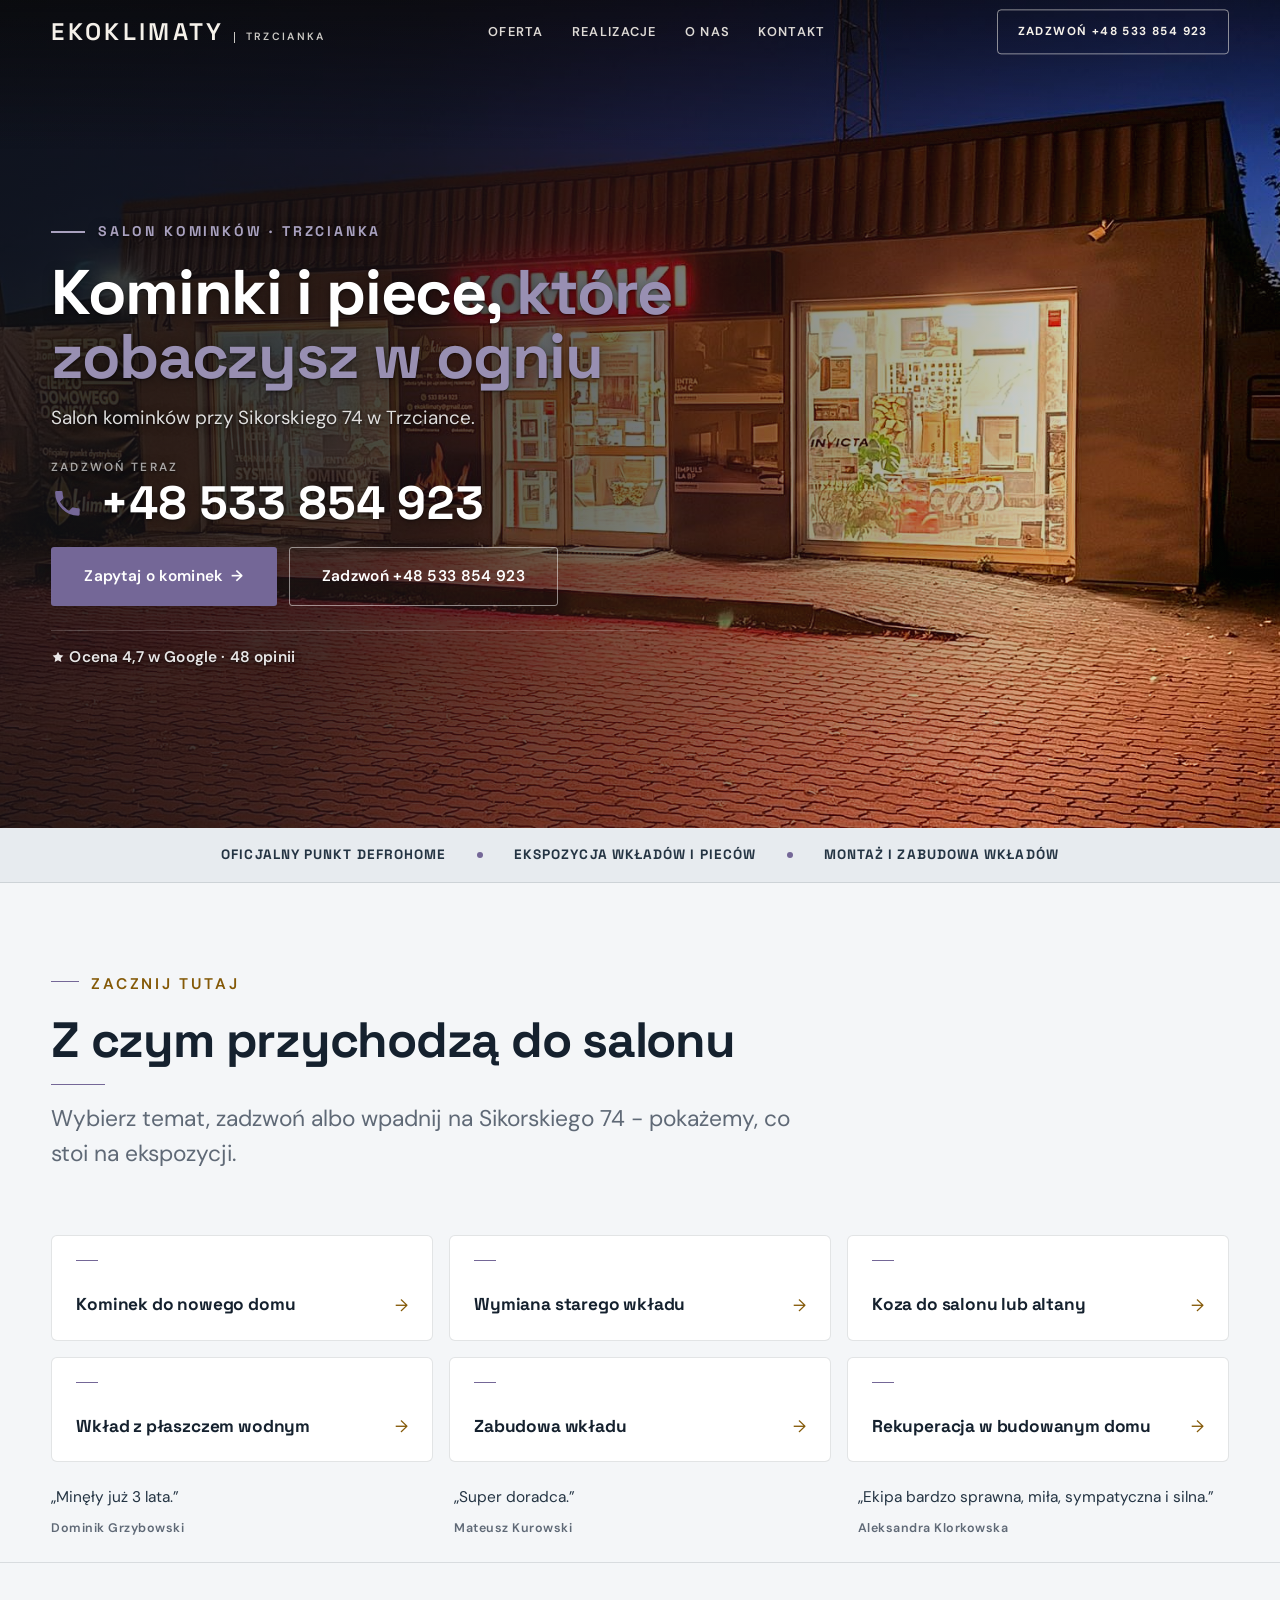
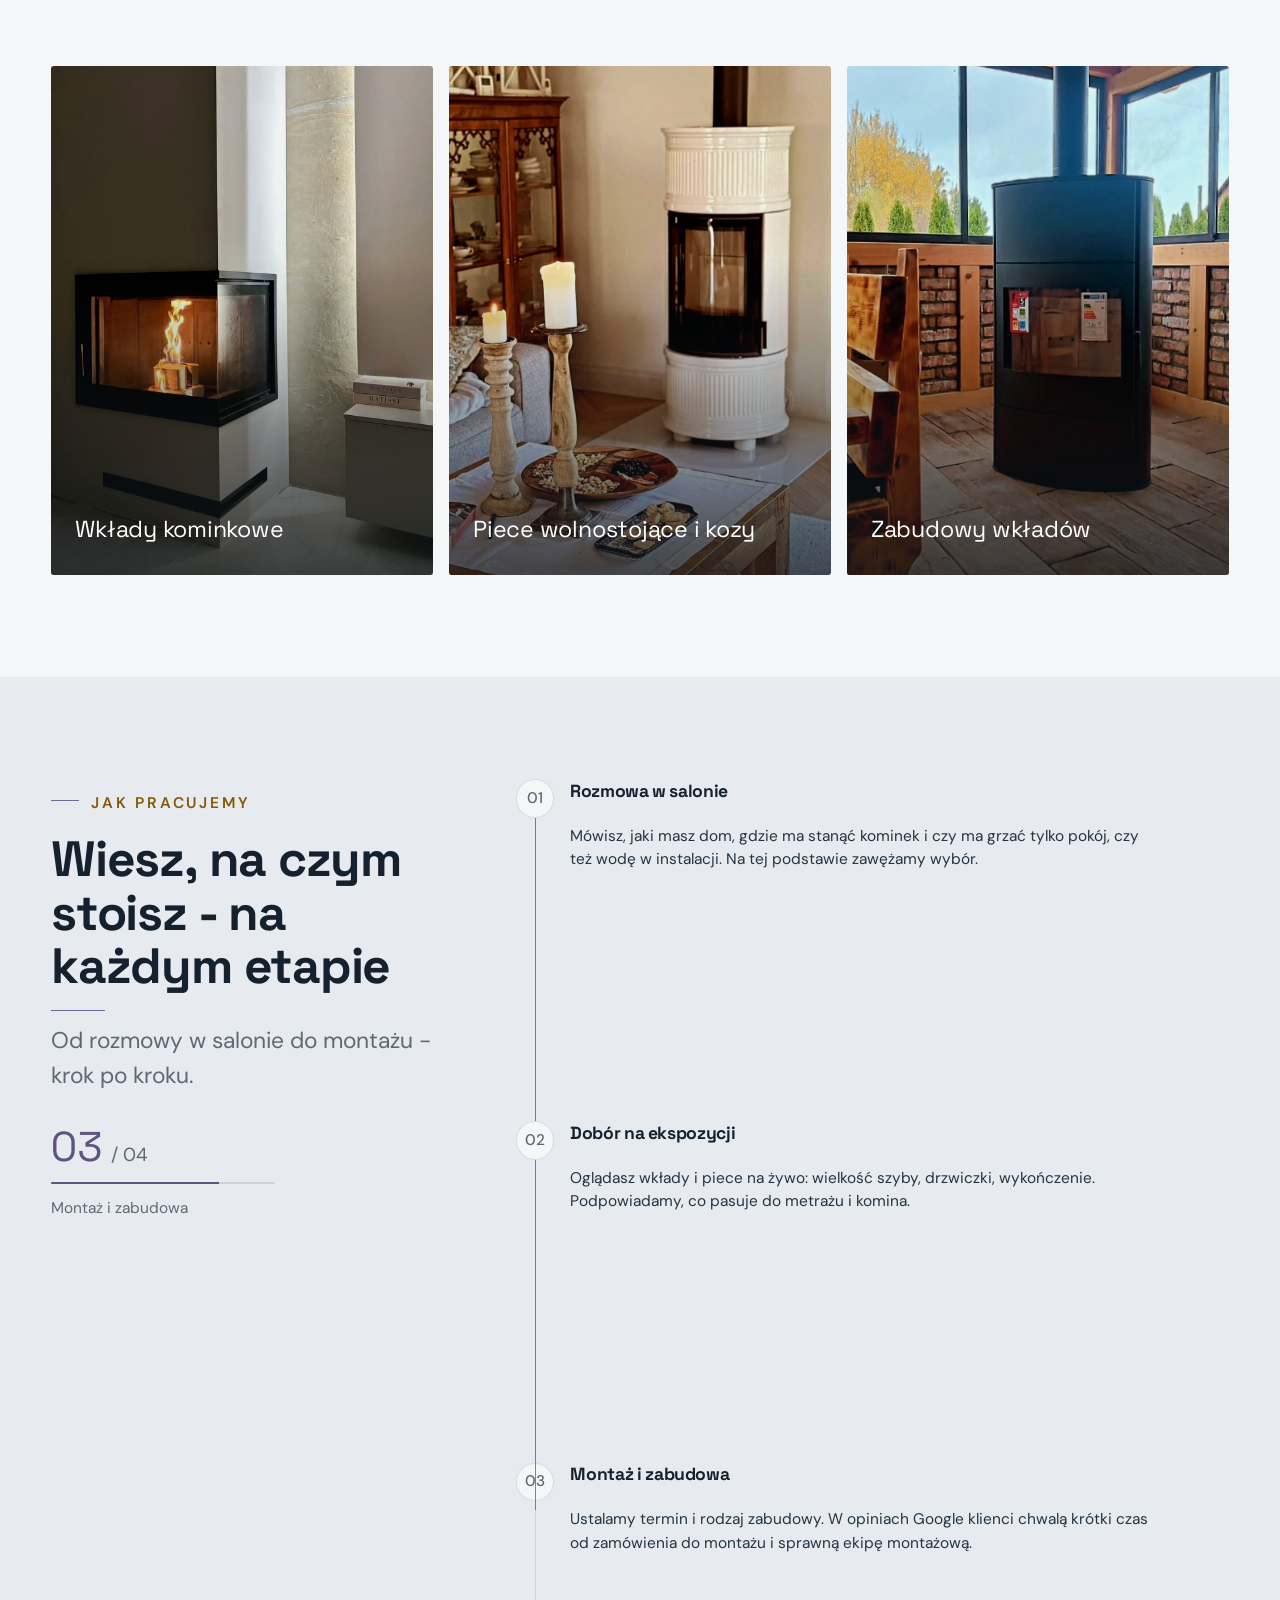
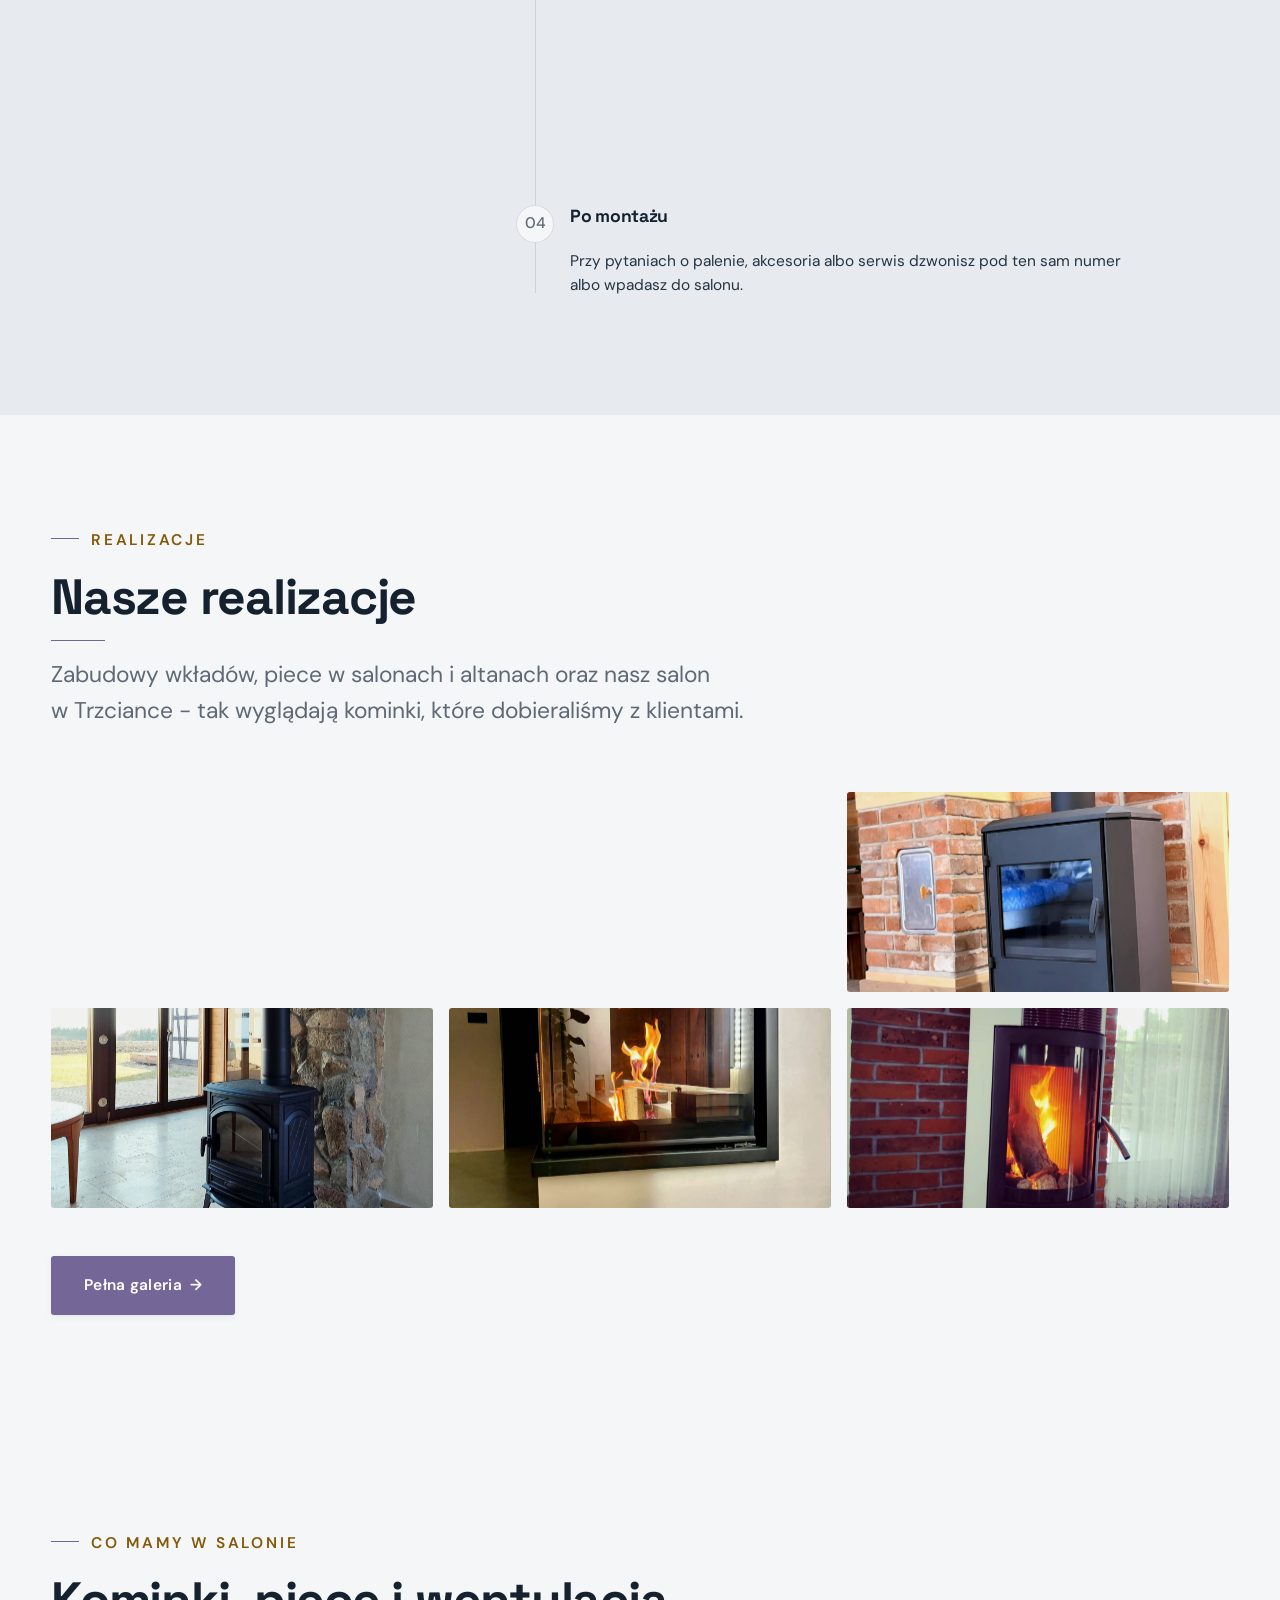
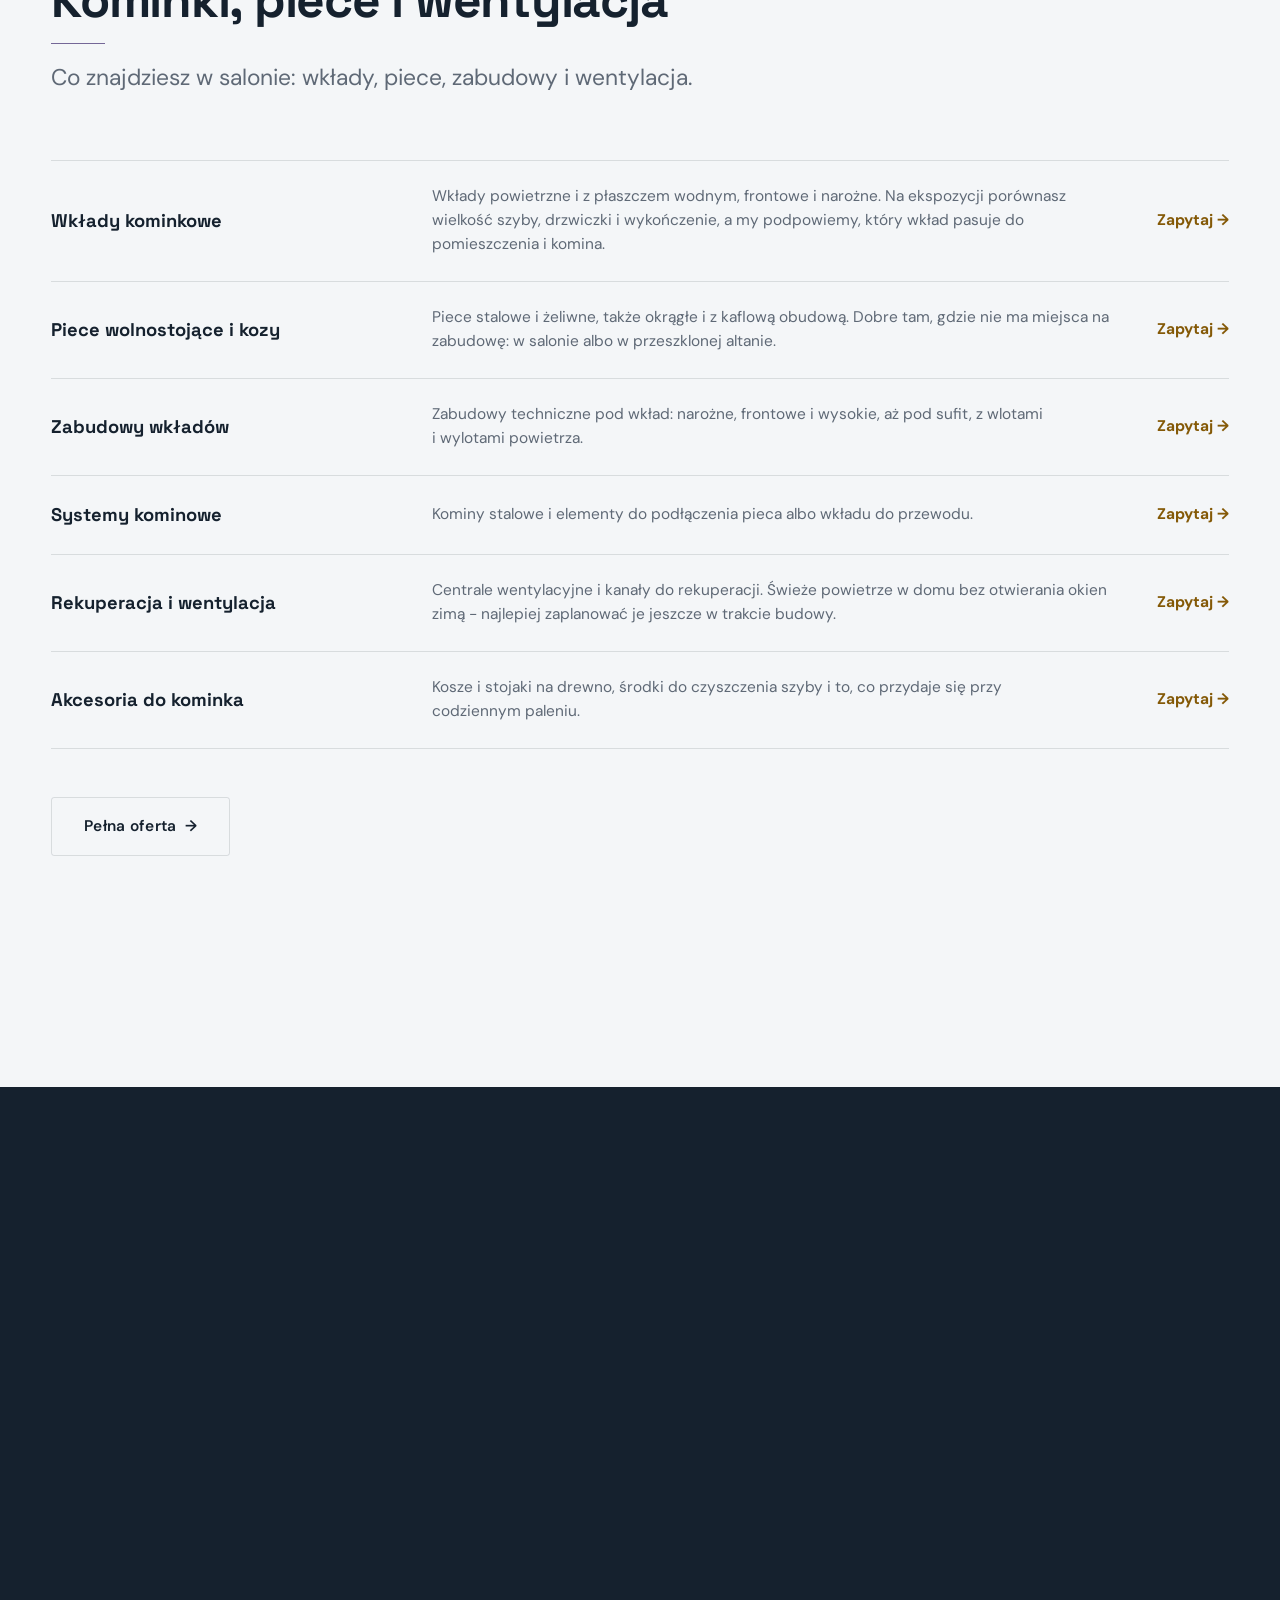
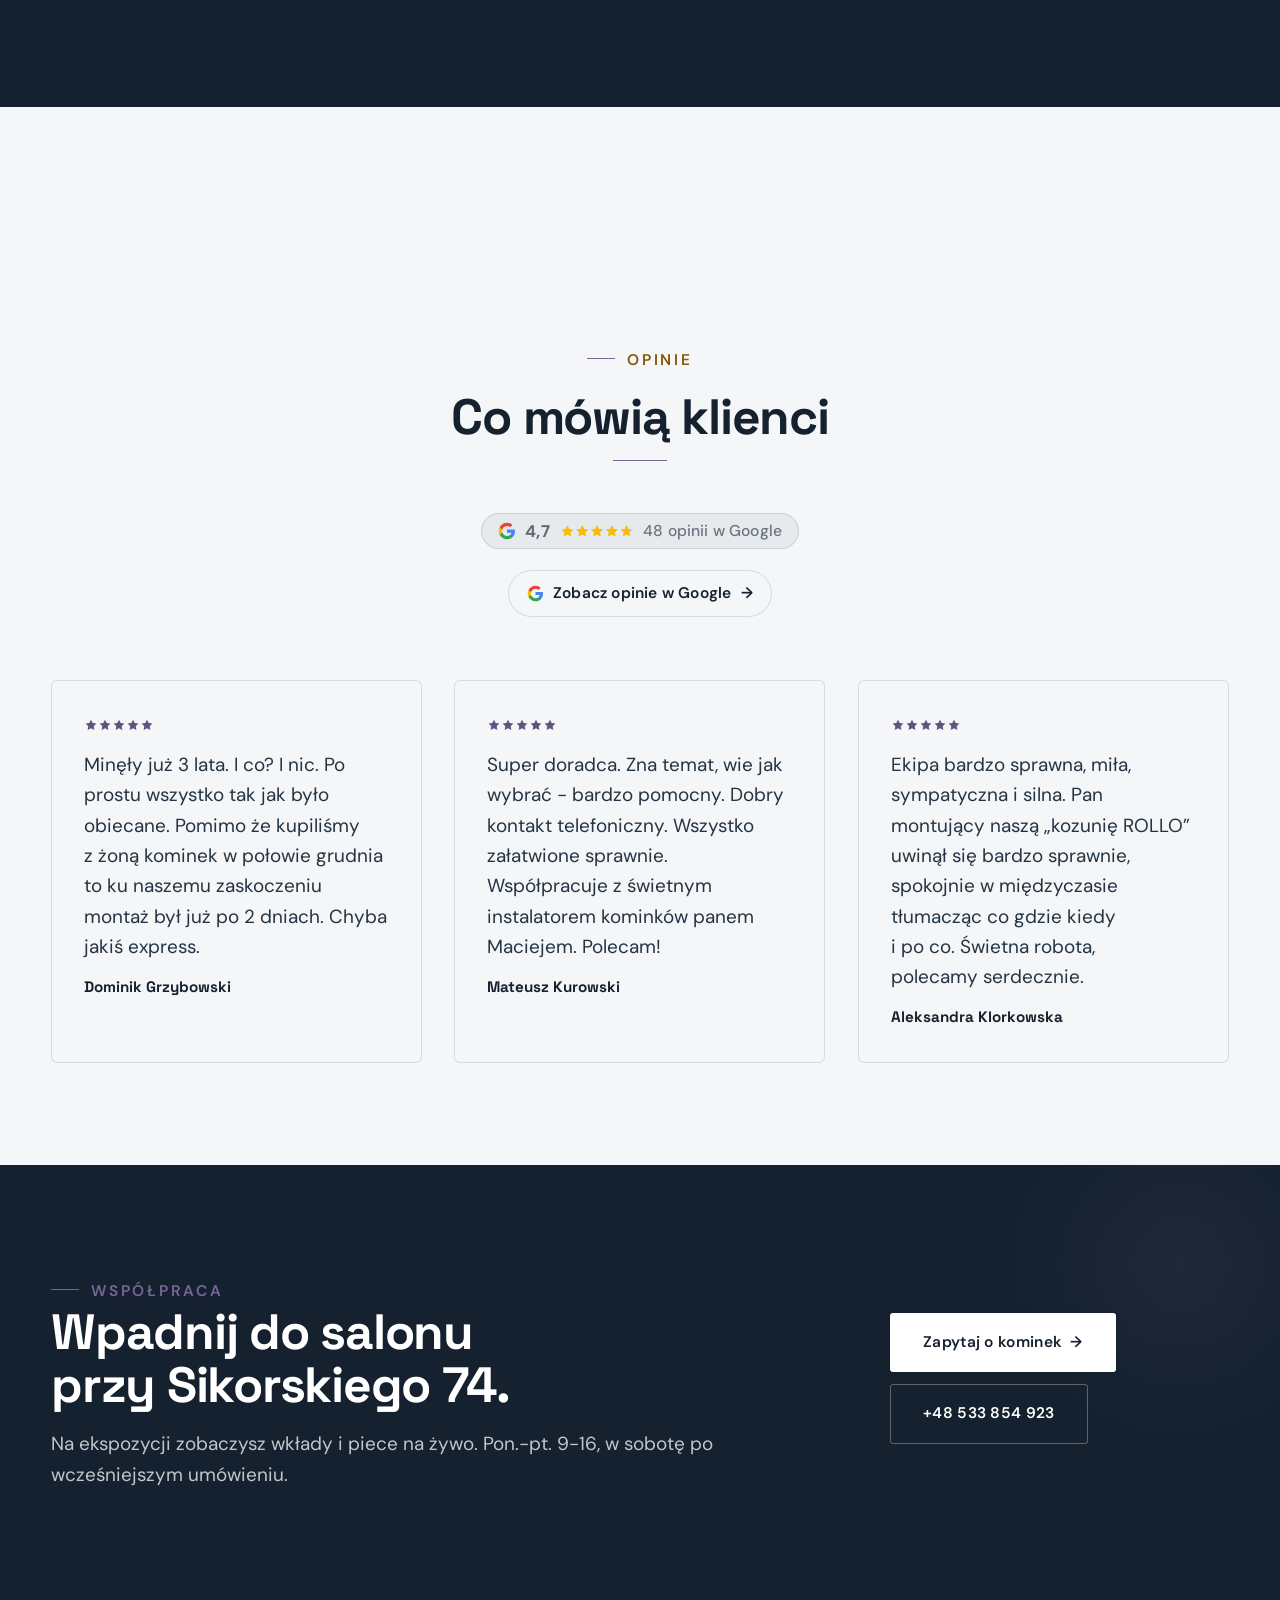
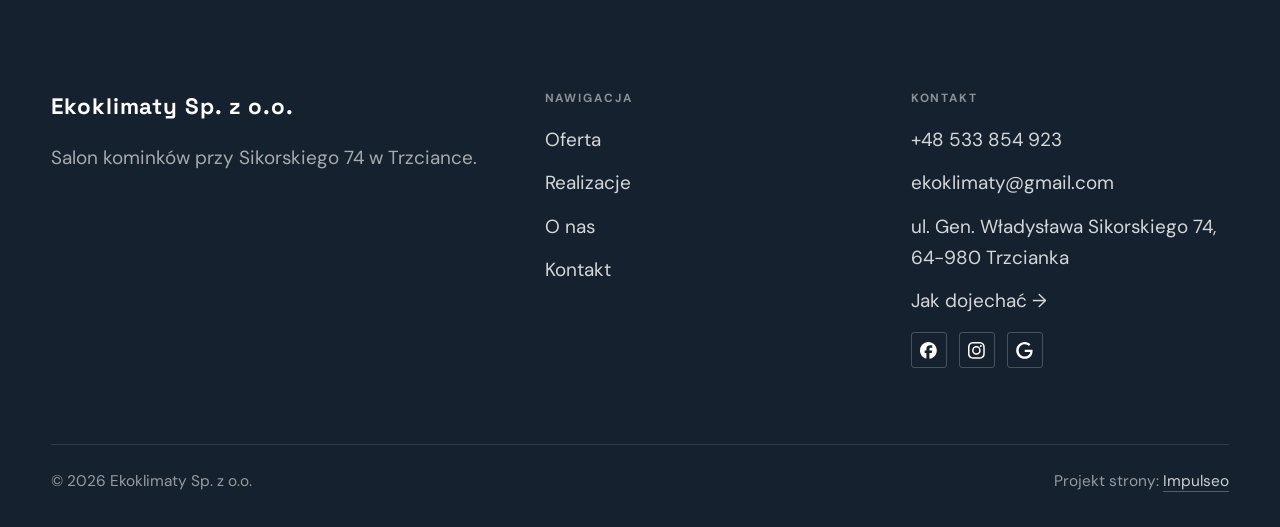
==== index.html @ 9bb4f682 "Strona demo: ekoklimaty-spolka-z-o-o Co-Authored-By: Claude Opus 5.5 <noreply@anthropic.com>" ====
<!DOCTYPE html>
<html lang="pl">
<head>
<meta charset="UTF-8">
<meta name="viewport" content="width=device-width, initial-scale=1.0">
<title>Ekoklimaty - Kominki, piece i rekuperacja · Trzcianka</title>
<meta name="description" content="Ekoklimaty - salon kominków w Trzciance przy ul. Sikorskiego 74. Wkłady kominkowe powietrzne i z płaszczem wodnym, piece wolnostojące, zabudowy wkładów, systemy kominowe i rekuperacja. Oficjalny punkt dystrybucji DefroHome. Zadzwoń: 533 854 923.">
<link rel="canonical" href="https://kris20032.github.io/ekoklimaty-spolka-z-o-o/">
<meta name="robots" content="noindex, nofollow">
<meta property="og:type" content="website">
<meta property="og:locale" content="pl_PL">
<meta property="og:site_name" content="Ekoklimaty">
<meta property="og:title" content="Ekoklimaty - Kominki, piece i rekuperacja · Trzcianka">
<meta property="og:description" content="Ekoklimaty - salon kominków w Trzciance przy ul. Sikorskiego 74. Wkłady kominkowe powietrzne i z płaszczem wodnym, piece wolnostojące, zabudowy wkładów, systemy kominowe i rekuperacja. Oficjalny punkt dystrybucji DefroHome. Zadzwoń: 533 854 923.">
<meta property="og:url" content="https://kris20032.github.io/ekoklimaty-spolka-z-o-o/">
<meta property="og:image" content="https://kris20032.github.io/ekoklimaty-spolka-z-o-o/img/og.jpg">
<meta property="og:image:width" content="1200">
<meta property="og:image:height" content="630">
<meta name="twitter:card" content="summary_large_image">
<script type="application/ld+json">{"@context": "https://schema.org", "@type": "LocalBusiness", "name": "Ekoklimaty", "url": "https://kris20032.github.io/ekoklimaty-spolka-z-o-o/", "telephone": "+48533854923", "image": "https://kris20032.github.io/ekoklimaty-spolka-z-o-o/img/og.jpg", "areaServed": "Trzcianka", "sameAs": ["https://www.facebook.com/EkoklimatTrzcianka/", "https://www.instagram.com/ekoklimaty/", "https://maps.google.com/?cid=5109747823661136151&g_mp=Cidnb29nbGUubWFwcy5wbGFjZXMudjEuUGxhY2VzLlNlYXJjaFRleHQQAhgEIAA"]}</script>
<link rel="preconnect" href="https://fonts.googleapis.com">
<link rel="preconnect" href="https://fonts.gstatic.com" crossorigin>
<link href="https://fonts.googleapis.com/css2?family=Space+Grotesk:wght@500;600;700&family=DM+Sans:opsz,wght@9..40,400;9..40,500;9..40,600&display=swap" rel="stylesheet">
<link rel="stylesheet" href="assets/styles.css?v=c5d7768f">
</head>
<body>

<header class="nav">
  <div class="wrap nav-inner">
    <a class="brand" href="index.html"><span class="name">Ekoklimaty</span><span class="sub">Trzcianka</span></a>
    <nav class="nav-links">
      <a href="oferta.html">Oferta</a>
      <a href="realizacje.html">Realizacje</a>
      <a href="o-nas.html">O nas</a>
      <a href="kontakt.html">Kontakt</a>
      <a href="tel:+48533854923" class="btn btn-accent">Zadzwoń +48 533 854 923</a>
    </nav>
    <button class="nav-toggle" aria-label="Menu"><span></span><span></span><span></span></button>
  </div>
</header>

<main>
<section class="hero-fach">
  <img class="hf-photo" src="img/hero.jpg" fetchpriority="high" alt="Ekoklimaty" width="1600" height="960">
  <div class="hf-panel">
    <div class="hf-inner">
      <span class="hf-kicker">Salon kominków · Trzcianka</span>
      <h1 class="hf-title">Kominki i piece, <em>które zobaczysz w ogniu</em></h1>
      <p class="hf-lead">Salon kominków przy Sikorskiego 74 w Trzciance.</p>
      <a class="hf-phone" href="tel:+48533854923"><span class="hf-phone-lab">Zadzwoń teraz</span><span class="hf-phone-num"><svg class="ico-tel" width="16" height="16" viewBox="0 0 24 24" fill="none" aria-hidden="true"><path d="M6.6 10.8a15.5 15.5 0 0 0 6.6 6.6l2.2-2.2a1 1 0 0 1 1-.24 11.4 11.4 0 0 0 3.6.58 1 1 0 0 1 1 1V20a1 1 0 0 1-1 1A17 17 0 0 1 3 4a1 1 0 0 1 1-1h3.5a1 1 0 0 1 1 1c0 1.25.2 2.46.58 3.6a1 1 0 0 1-.25 1l-2.23 2.2Z" fill="currentColor"/></svg> +48 533 854 923</span></a>
      <div class="hf-actions">
        <a href="kontakt.html" class="btn btn-accent">Zapytaj o kominek <span class="arr">→</span></a>
        <a href="tel:+48533854923" class="btn btn-ghost hf-ghost">Zadzwoń +48 533 854 923</a>
      </div>
      <div class="hf-trust"><svg class="ico-star" width="14" height="14" viewBox="0 0 24 24" style="vertical-align:-2px" aria-hidden="true"><path d="M12 2.8l2.85 5.8 6.4.93-4.63 4.5 1.1 6.37L12 17.4l-5.72 3 1.1-6.37-4.63-4.5 6.4-.93L12 2.8Z" fill="currentColor"/></svg> Ocena 4,7 w Google · 48 opinii</div>
    </div>
  </div>
</section>
<section class="fach-promise">
  <div class="wrap">
    <ul class="fp-row reveal"><li>Oficjalny punkt DefroHome</li><li>Ekspozycja wkładów i pieców</li><li>Montaż i zabudowa wkładów</li></ul>
  </div>
</section>
<section class="objawy">
  <div class="wrap">
    <div class="head reveal">
      <span class="eyebrow">Zacznij tutaj</span>
      <h2>Z czym przychodzą do salonu</h2>
      <p>Wybierz temat, zadzwoń albo wpadnij na Sikorskiego 74 - pokażemy, co stoi na ekspozycji.</p>
    </div>
    <div class="obj-grid">
      <a class="obj-tile reveal" href="kontakt.html"><span class="ot-row"><span class="ot-name">Kominek do nowego domu</span><span class="ot-arr" aria-hidden="true">→</span></span></a>
      <a class="obj-tile reveal" href="kontakt.html"><span class="ot-row"><span class="ot-name">Wymiana starego wkładu</span><span class="ot-arr" aria-hidden="true">→</span></span></a>
      <a class="obj-tile reveal" href="kontakt.html"><span class="ot-row"><span class="ot-name">Koza do salonu lub altany</span><span class="ot-arr" aria-hidden="true">→</span></span></a>
      <a class="obj-tile reveal" href="kontakt.html"><span class="ot-row"><span class="ot-name">Wkład z płaszczem wodnym</span><span class="ot-arr" aria-hidden="true">→</span></span></a>
      <a class="obj-tile reveal" href="kontakt.html"><span class="ot-row"><span class="ot-name">Zabudowa wkładu</span><span class="ot-arr" aria-hidden="true">→</span></span></a>
      <a class="obj-tile reveal" href="kontakt.html"><span class="ot-row"><span class="ot-name">Rekuperacja w budowanym domu</span><span class="ot-arr" aria-hidden="true">→</span></span></a>
    </div>
  </div>
</section>
<section class="opinie-mini" aria-label="Opinie klientów">
  <div class="wrap">
    <div class="om-row">
      <div class="om-item reveal"><blockquote>„Minęły już 3 lata.”</blockquote><span class="om-autor">Dominik Grzybowski</span></div>
      <div class="om-item reveal"><blockquote>„Super doradca.”</blockquote><span class="om-autor">Mateusz Kurowski</span></div>
      <div class="om-item reveal"><blockquote>„Ekipa bardzo sprawna, miła, sympatyczna i silna.”</blockquote><span class="om-autor">Aleksandra Klorkowska</span></div>
    </div>
  </div>
</section>
<section class="gateways-band">
  <div class="wrap">
    <div class="gateways">
      <a href="oferta.html" class="gateway reveal"><img src="img/g1.jpg" alt="Wkłady kominkowe" loading="lazy" width="1440" height="1800" decoding="async"><span class="g-ttl">Wkłady kominkowe</span></a>
      <a href="oferta.html" class="gateway reveal"><img src="img/g2.jpg" alt="Piece wolnostojące i kozy" loading="lazy" width="1440" height="1440" decoding="async"><span class="g-ttl">Piece wolnostojące i kozy</span></a>
      <a href="oferta.html" class="gateway reveal"><img src="img/g3.jpg" alt="Zabudowy wkładów" loading="lazy" width="1398" height="1398" decoding="async"><span class="g-ttl">Zabudowy wkładów</span></a>
    </div>
  </div>
</section>
<section class="proces proces-os fachowcy">
  <div class="wrap proc-grid">
    <div class="proc-side">
      <div class="head reveal">
        <span class="eyebrow">Jak pracujemy</span>
        <h2>Wiesz, na czym stoisz - na każdym etapie</h2>
        <p>Od rozmowy w salonie do montażu - krok po kroku.</p>
      </div>
      <div class="proc-count" aria-hidden="true"><span class="pc-cur">01</span><span class="pc-all">/ 04</span></div>
      <div class="proc-bar" aria-hidden="true"><i></i></div>
      <p class="proc-now" aria-hidden="true">Rozmowa w salonie</p>
    </div>
    <ol class="proces-line">
      <li class="reveal"><span class="pno">01</span><h3>Rozmowa w salonie</h3><p>Mówisz, jaki masz dom, gdzie ma stanąć kominek i czy ma grzać tylko pokój, czy też wodę w instalacji. Na tej podstawie zawężamy wybór.</p></li>
      <li class="reveal"><span class="pno">02</span><h3>Dobór na ekspozycji</h3><p>Oglądasz wkłady i piece na żywo: wielkość szyby, drzwiczki, wykończenie. Podpowiadamy, co pasuje do metrażu i komina.</p></li>
      <li class="reveal"><span class="pno">03</span><h3>Montaż i zabudowa</h3><p>Ustalamy termin i rodzaj zabudowy. W opiniach Google klienci chwalą krótki czas od zamówienia do montażu i sprawną ekipę montażową.</p></li>
      <li class="reveal"><span class="pno">04</span><h3>Po montażu</h3><p>Przy pytaniach o palenie, akcesoria albo serwis dzwonisz pod ten sam numer albo wpadasz do salonu.</p></li>
    </ol>
  </div>
</section>
<section>
  <div class="wrap">
    <div class="head reveal">
      <span class="eyebrow">Realizacje</span>
      <h2>Nasze realizacje</h2>
      <p>Zabudowy wkładów, piece w salonach i altanach oraz nasz salon w Trzciance - tak wyglądają kominki, które dobieraliśmy z klientami.</p>
    </div>
    <div class="gallery">
      <div class="tile t-two3 reveal"><img src="img/g4.jpg" alt="Ekoklimaty" loading="lazy" width="1362" height="1362" decoding="async"></div>
      <div class="tile t-third reveal"><img src="img/g5.jpg" alt="Ekoklimaty" loading="lazy" width="1440" height="1440" decoding="async"></div>
      <div class="tile t-third reveal"><img src="img/g6.jpg" alt="Ekoklimaty" loading="lazy" width="1440" height="1440" decoding="async"></div>
      <div class="tile t-third reveal"><img src="img/g7.jpg" alt="Ekoklimaty" loading="lazy" width="1440" height="1800" decoding="async"></div>
      <div class="tile t-third reveal"><img src="img/g8.jpg" alt="Ekoklimaty" loading="lazy" width="1324" height="1324" decoding="async"></div>
    </div>
    <div style="margin-top:var(--space-7)" class="reveal"><a href="realizacje.html" class="btn btn-accent">Pełna galeria <span class="arr">→</span></a></div>
  </div>
</section>
<section class="fach-uslugi">
  <div class="wrap">
    <div class="head reveal">
      <span class="eyebrow">Co mamy w salonie</span>
      <h2>Kominki, piece i wentylacja</h2>
      <p>Co znajdziesz w salonie: wkłady, piece, zabudowy i wentylacja.</p>
    </div>
    <ul class="fu-list">
      <li class="fu-row reveal"><div class="fu-name">Wkłady kominkowe</div><div class="fu-desc">Wkłady powietrzne i z płaszczem wodnym, frontowe i narożne. Na ekspozycji porównasz wielkość szyby, drzwiczki i wykończenie, a my podpowiemy, który wkład pasuje do pomieszczenia i komina.</div><a class="fu-cta" href="kontakt.html">Zapytaj <span class="arr">→</span></a></li>
      <li class="fu-row reveal"><div class="fu-name">Piece wolnostojące i kozy</div><div class="fu-desc">Piece stalowe i żeliwne, także okrągłe i z kaflową obudową. Dobre tam, gdzie nie ma miejsca na zabudowę: w salonie albo w przeszklonej altanie.</div><a class="fu-cta" href="kontakt.html">Zapytaj <span class="arr">→</span></a></li>
      <li class="fu-row reveal"><div class="fu-name">Zabudowy wkładów</div><div class="fu-desc">Zabudowy techniczne pod wkład: narożne, frontowe i wysokie, aż pod sufit, z wlotami i wylotami powietrza.</div><a class="fu-cta" href="kontakt.html">Zapytaj <span class="arr">→</span></a></li>
      <li class="fu-row reveal"><div class="fu-name">Systemy kominowe</div><div class="fu-desc">Kominy stalowe i elementy do podłączenia pieca albo wkładu do przewodu.</div><a class="fu-cta" href="kontakt.html">Zapytaj <span class="arr">→</span></a></li>
      <li class="fu-row reveal"><div class="fu-name">Rekuperacja i wentylacja</div><div class="fu-desc">Centrale wentylacyjne i kanały do rekuperacji. Świeże powietrze w domu bez otwierania okien zimą - najlepiej zaplanować je jeszcze w trakcie budowy.</div><a class="fu-cta" href="kontakt.html">Zapytaj <span class="arr">→</span></a></li>
      <li class="fu-row reveal"><div class="fu-name">Akcesoria do kominka</div><div class="fu-desc">Kosze i stojaki na drewno, środki do czyszczenia szyby i to, co przydaje się przy codziennym paleniu.</div><a class="fu-cta" href="kontakt.html">Zapytaj <span class="arr">→</span></a></li>
    </ul>
    <div style="margin-top:var(--space-7)" class="reveal"><a href="oferta.html" class="btn btn-ghost">Pełna oferta <span class="arr">→</span></a></div>
  </div>
</section>
<section class="stopklatka" aria-hidden="true">
  <div class="stk-bg" style="background-image:url(img/g13.jpg)"></div>
</section>
<section class="opinie">
  <div class="wrap">
    <div class="head center reveal">
      <span class="eyebrow">Opinie</span>
      <h2>Co mówią klienci</h2>
    </div>
    <p class="op-meta reveal"><span class="g-badge"><svg class="gb-ico" viewBox="0 0 24 24" width="18" height="18" aria-hidden="true"><path fill="#4285F4" d="M22.56 12.25c0-.78-.07-1.53-.2-2.25H12v4.26h5.92c-.26 1.37-1.04 2.53-2.21 3.31v2.77h3.57c2.08-1.92 3.28-4.74 3.28-8.09z"/><path fill="#34A853" d="M12 23c2.97 0 5.46-.98 7.28-2.66l-3.57-2.77c-.98.66-2.23 1.06-3.71 1.06-2.86 0-5.29-1.93-6.16-4.53H2.18v2.84C3.99 20.53 7.7 23 12 23z"/><path fill="#FBBC05" d="M5.84 14.09c-.22-.66-.35-1.36-.35-2.09s.13-1.43.35-2.09V7.07H2.18C1.43 8.55 1 10.22 1 12s.43 3.45 1.18 4.93l2.85-2.22.81-.62z"/><path fill="#EA4335" d="M12 5.38c1.62 0 3.06.56 4.21 1.64l3.15-3.15C17.45 2.09 14.97 1 12 1 7.7 1 3.99 3.47 2.18 7.07l3.66 2.84c.87-2.6 3.3-4.53 6.16-4.53z"/></svg><b class="gb-ocena">4,7</b><svg class="gb-stars" viewBox="0 0 90 18" width="74" height="14.8" aria-hidden="true"><g fill="currentColor" opacity=".26"><path transform="translate(0,0)" d="M9 1.6l2.2 4.46 4.92.72-3.56 3.47.84 4.9L9 12.74l-4.4 2.31.84-4.9L1.88 6.68l4.92-.72L9 1.6Z"/><path transform="translate(18,0)" d="M9 1.6l2.2 4.46 4.92.72-3.56 3.47.84 4.9L9 12.74l-4.4 2.31.84-4.9L1.88 6.68l4.92-.72L9 1.6Z"/><path transform="translate(36,0)" d="M9 1.6l2.2 4.46 4.92.72-3.56 3.47.84 4.9L9 12.74l-4.4 2.31.84-4.9L1.88 6.68l4.92-.72L9 1.6Z"/><path transform="translate(54,0)" d="M9 1.6l2.2 4.46 4.92.72-3.56 3.47.84 4.9L9 12.74l-4.4 2.31.84-4.9L1.88 6.68l4.92-.72L9 1.6Z"/><path transform="translate(72,0)" d="M9 1.6l2.2 4.46 4.92.72-3.56 3.47.84 4.9L9 12.74l-4.4 2.31.84-4.9L1.88 6.68l4.92-.72L9 1.6Z"/></g><clipPath id="gs940"><rect x="0" y="0" width="84.6" height="18"/></clipPath><g fill="#FBBC04" clip-path="url(#gs940)"><path transform="translate(0,0)" d="M9 1.6l2.2 4.46 4.92.72-3.56 3.47.84 4.9L9 12.74l-4.4 2.31.84-4.9L1.88 6.68l4.92-.72L9 1.6Z"/><path transform="translate(18,0)" d="M9 1.6l2.2 4.46 4.92.72-3.56 3.47.84 4.9L9 12.74l-4.4 2.31.84-4.9L1.88 6.68l4.92-.72L9 1.6Z"/><path transform="translate(36,0)" d="M9 1.6l2.2 4.46 4.92.72-3.56 3.47.84 4.9L9 12.74l-4.4 2.31.84-4.9L1.88 6.68l4.92-.72L9 1.6Z"/><path transform="translate(54,0)" d="M9 1.6l2.2 4.46 4.92.72-3.56 3.47.84 4.9L9 12.74l-4.4 2.31.84-4.9L1.88 6.68l4.92-.72L9 1.6Z"/><path transform="translate(72,0)" d="M9 1.6l2.2 4.46 4.92.72-3.56 3.47.84 4.9L9 12.74l-4.4 2.31.84-4.9L1.88 6.68l4.92-.72L9 1.6Z"/></g></svg><span class="gb-txt">48 opinii w Google</span></span></p>
    <p class="op-meta reveal"><a class="op-google" href="https://maps.google.com/?cid=5109747823661136151&amp;g_mp=Cidnb29nbGUubWFwcy5wbGFjZXMudjEuUGxhY2VzLlNlYXJjaFRleHQQAhgEIAA" target="_blank" rel="noopener"><svg class="op-g-ico" viewBox="0 0 24 24" width="17" height="17" aria-hidden="true"><path fill="#4285F4" d="M22.56 12.25c0-.78-.07-1.53-.2-2.25H12v4.26h5.92c-.26 1.37-1.04 2.53-2.21 3.31v2.77h3.57c2.08-1.92 3.28-4.74 3.28-8.09z"/><path fill="#34A853" d="M12 23c2.97 0 5.46-.98 7.28-2.66l-3.57-2.77c-.98.66-2.23 1.06-3.71 1.06-2.86 0-5.29-1.93-6.16-4.53H2.18v2.84C3.99 20.53 7.7 23 12 23z"/><path fill="#FBBC05" d="M5.84 14.09c-.22-.66-.35-1.36-.35-2.09s.13-1.43.35-2.09V7.07H2.18C1.43 8.55 1 10.22 1 12s.43 3.45 1.18 4.93l2.85-2.22.81-.62z"/><path fill="#EA4335" d="M12 5.38c1.62 0 3.06.56 4.21 1.64l3.15-3.15C17.45 2.09 14.97 1 12 1 7.7 1 3.99 3.47 2.18 7.07l3.66 2.84c.87-2.6 3.3-4.53 6.16-4.53z"/></svg><span>Zobacz opinie w Google</span><span class="arr">→</span></a></p>
    <div class="opinie-grid">
      <figure class="op-card reveal"><span class="op-star"><svg class="ico-star" width="14" height="14" viewBox="0 0 24 24" style="vertical-align:-2px" aria-hidden="true"><path d="M12 2.8l2.85 5.8 6.4.93-4.63 4.5 1.1 6.37L12 17.4l-5.72 3 1.1-6.37-4.63-4.5 6.4-.93L12 2.8Z" fill="currentColor"/></svg><svg class="ico-star" width="14" height="14" viewBox="0 0 24 24" style="vertical-align:-2px" aria-hidden="true"><path d="M12 2.8l2.85 5.8 6.4.93-4.63 4.5 1.1 6.37L12 17.4l-5.72 3 1.1-6.37-4.63-4.5 6.4-.93L12 2.8Z" fill="currentColor"/></svg><svg class="ico-star" width="14" height="14" viewBox="0 0 24 24" style="vertical-align:-2px" aria-hidden="true"><path d="M12 2.8l2.85 5.8 6.4.93-4.63 4.5 1.1 6.37L12 17.4l-5.72 3 1.1-6.37-4.63-4.5 6.4-.93L12 2.8Z" fill="currentColor"/></svg><svg class="ico-star" width="14" height="14" viewBox="0 0 24 24" style="vertical-align:-2px" aria-hidden="true"><path d="M12 2.8l2.85 5.8 6.4.93-4.63 4.5 1.1 6.37L12 17.4l-5.72 3 1.1-6.37-4.63-4.5 6.4-.93L12 2.8Z" fill="currentColor"/></svg><svg class="ico-star" width="14" height="14" viewBox="0 0 24 24" style="vertical-align:-2px" aria-hidden="true"><path d="M12 2.8l2.85 5.8 6.4.93-4.63 4.5 1.1 6.37L12 17.4l-5.72 3 1.1-6.37-4.63-4.5 6.4-.93L12 2.8Z" fill="currentColor"/></svg></span><blockquote>Minęły już 3 lata. I co? I nic. Po prostu wszystko tak jak było obiecane. Pomimo że kupiliśmy z żoną kominek w połowie grudnia to ku naszemu zaskoczeniu montaż był już po 2 dniach. Chyba jakiś express.</blockquote><span class="op-autor">Dominik Grzybowski</span></figure>
      <figure class="op-card reveal"><span class="op-star"><svg class="ico-star" width="14" height="14" viewBox="0 0 24 24" style="vertical-align:-2px" aria-hidden="true"><path d="M12 2.8l2.85 5.8 6.4.93-4.63 4.5 1.1 6.37L12 17.4l-5.72 3 1.1-6.37-4.63-4.5 6.4-.93L12 2.8Z" fill="currentColor"/></svg><svg class="ico-star" width="14" height="14" viewBox="0 0 24 24" style="vertical-align:-2px" aria-hidden="true"><path d="M12 2.8l2.85 5.8 6.4.93-4.63 4.5 1.1 6.37L12 17.4l-5.72 3 1.1-6.37-4.63-4.5 6.4-.93L12 2.8Z" fill="currentColor"/></svg><svg class="ico-star" width="14" height="14" viewBox="0 0 24 24" style="vertical-align:-2px" aria-hidden="true"><path d="M12 2.8l2.85 5.8 6.4.93-4.63 4.5 1.1 6.37L12 17.4l-5.72 3 1.1-6.37-4.63-4.5 6.4-.93L12 2.8Z" fill="currentColor"/></svg><svg class="ico-star" width="14" height="14" viewBox="0 0 24 24" style="vertical-align:-2px" aria-hidden="true"><path d="M12 2.8l2.85 5.8 6.4.93-4.63 4.5 1.1 6.37L12 17.4l-5.72 3 1.1-6.37-4.63-4.5 6.4-.93L12 2.8Z" fill="currentColor"/></svg><svg class="ico-star" width="14" height="14" viewBox="0 0 24 24" style="vertical-align:-2px" aria-hidden="true"><path d="M12 2.8l2.85 5.8 6.4.93-4.63 4.5 1.1 6.37L12 17.4l-5.72 3 1.1-6.37-4.63-4.5 6.4-.93L12 2.8Z" fill="currentColor"/></svg></span><blockquote>Super doradca. Zna temat, wie jak wybrać - bardzo pomocny. Dobry kontakt telefoniczny. Wszystko załatwione sprawnie. Współpracuje z świetnym instalatorem kominków panem Maciejem. Polecam!</blockquote><span class="op-autor">Mateusz Kurowski</span></figure>
      <figure class="op-card reveal"><span class="op-star"><svg class="ico-star" width="14" height="14" viewBox="0 0 24 24" style="vertical-align:-2px" aria-hidden="true"><path d="M12 2.8l2.85 5.8 6.4.93-4.63 4.5 1.1 6.37L12 17.4l-5.72 3 1.1-6.37-4.63-4.5 6.4-.93L12 2.8Z" fill="currentColor"/></svg><svg class="ico-star" width="14" height="14" viewBox="0 0 24 24" style="vertical-align:-2px" aria-hidden="true"><path d="M12 2.8l2.85 5.8 6.4.93-4.63 4.5 1.1 6.37L12 17.4l-5.72 3 1.1-6.37-4.63-4.5 6.4-.93L12 2.8Z" fill="currentColor"/></svg><svg class="ico-star" width="14" height="14" viewBox="0 0 24 24" style="vertical-align:-2px" aria-hidden="true"><path d="M12 2.8l2.85 5.8 6.4.93-4.63 4.5 1.1 6.37L12 17.4l-5.72 3 1.1-6.37-4.63-4.5 6.4-.93L12 2.8Z" fill="currentColor"/></svg><svg class="ico-star" width="14" height="14" viewBox="0 0 24 24" style="vertical-align:-2px" aria-hidden="true"><path d="M12 2.8l2.85 5.8 6.4.93-4.63 4.5 1.1 6.37L12 17.4l-5.72 3 1.1-6.37-4.63-4.5 6.4-.93L12 2.8Z" fill="currentColor"/></svg><svg class="ico-star" width="14" height="14" viewBox="0 0 24 24" style="vertical-align:-2px" aria-hidden="true"><path d="M12 2.8l2.85 5.8 6.4.93-4.63 4.5 1.1 6.37L12 17.4l-5.72 3 1.1-6.37-4.63-4.5 6.4-.93L12 2.8Z" fill="currentColor"/></svg></span><blockquote>Ekipa bardzo sprawna, miła, sympatyczna i silna. Pan montujący naszą „kozunię ROLLO” uwinął się bardzo sprawnie, spokojnie w międzyczasie tłumacząc co gdzie kiedy i po co. Świetna robota, polecamy serdecznie.</blockquote><span class="op-autor">Aleksandra Klorkowska</span></figure>
    </div>
  </div>
</section>
<section class="cta">
  <div class="wrap">
    <div class="reveal">
      <span class="eyebrow">Współpraca</span>
      <h2>Wpadnij do salonu przy Sikorskiego 74.</h2>
      <p>Na ekspozycji zobaczysz wkłady i piece na żywo. Pon.-pt. 9-16, w sobotę po wcześniejszym umówieniu.</p>
    </div>
    <div class="cta-actions reveal">
      <a href="kontakt.html" class="btn btn-light">Zapytaj o kominek <span class="arr">→</span></a>
      <a href="tel:+48533854923" class="btn btn-ghost btn-ghost-cta">+48 533 854 923</a>
    </div>
  </div>
</section>
</main>

<footer>
  <div class="wrap">
    <div class="foot-grid">
      <div class="foot-brand">
        <div class="name">Ekoklimaty Sp. z o.o.</div>
        <p>Salon kominków przy Sikorskiego 74 w Trzciance.</p>
      </div>
      <div class="foot-col">
        <h4>Nawigacja</h4>
        <a href="oferta.html">Oferta</a>
        <a href="realizacje.html">Realizacje</a>
        <a href="o-nas.html">O nas</a>
        <a href="kontakt.html">Kontakt</a>
      </div>
      <div class="foot-col">
        <h4>Kontakt</h4>
        <a href="tel:+48533854923">+48 533 854 923</a>
        <a href="mailto:ekoklimaty@gmail.com">ekoklimaty@gmail.com</a>
        <p>ul. Gen. Władysława Sikorskiego 74, 64-980 Trzcianka</p>
        <a href="https://maps.google.com/?cid=5109747823661136151&g_mp=Cidnb29nbGUubWFwcy5wbGFjZXMudjEuUGxhY2VzLlNlYXJjaFRleHQQAhgEIAA" target="_blank" rel="noopener">Jak dojechać →</a>
      <div class="foot-soc">
        <a class="soc" href="https://www.facebook.com/EkoklimatTrzcianka/" target="_blank" rel="noopener" aria-label="Facebook - Ekoklimaty"><svg viewBox="0 0 24 24" aria-hidden="true" focusable="false"><path d="M9.101 23.691v-7.98H6.627v-3.667h2.474v-1.58c0-4.085 1.848-5.978 5.858-5.978.401 0 .955.042 1.468.103a8.68 8.68 0 0 1 1.141.195v3.325a8.623 8.623 0 0 0-.653-.036 26.805 26.805 0 0 0-.733-.009c-.707 0-1.259.096-1.675.309a1.686 1.686 0 0 0-.679.622c-.258.42-.374.995-.374 1.752v1.297h3.919l-.386 2.103-.287 1.564h-3.246v8.245C19.396 23.238 24 18.179 24 12.044c0-6.627-5.373-12-12-12s-12 5.373-12 12c0 5.628 3.874 10.35 9.101 11.647Z" fill="currentColor"/></svg></a>
        <a class="soc" href="https://www.instagram.com/ekoklimaty/" target="_blank" rel="noopener" aria-label="Instagram - Ekoklimaty"><svg viewBox="0 0 24 24" aria-hidden="true" focusable="false"><path d="M7.0301.084c-1.2768.0602-2.1487.264-2.911.5634-.7888.3075-1.4575.72-2.1228 1.3877-.6652.6677-1.075 1.3368-1.3802 2.127-.2954.7638-.4956 1.6365-.552 2.914-.0564 1.2775-.0689 1.6882-.0626 4.947.0062 3.2586.0206 3.6671.0825 4.9473.061 1.2765.264 2.1482.5635 2.9107.308.7889.72 1.4573 1.388 2.1228.6679.6655 1.3365 1.0743 2.1285 1.38.7632.295 1.6361.4961 2.9134.552 1.2773.056 1.6884.069 4.9462.0627 3.2578-.0062 3.668-.0207 4.9478-.0814 1.28-.0607 2.147-.2652 2.9098-.5633.7889-.3086 1.4578-.72 2.1228-1.3881.665-.6682 1.0745-1.3378 1.3795-2.1284.2957-.7632.4966-1.636.552-2.9124.056-1.2809.0692-1.6898.063-4.948-.0063-3.2583-.021-3.6668-.0817-4.9465-.0607-1.2797-.264-2.1487-.5633-2.9117-.3084-.7889-.72-1.4568-1.3876-2.1228C21.2982 1.33 20.628.9208 19.8378.6165 19.074.321 18.2017.1197 16.9244.0645 15.6471.0093 15.236-.005 11.977.0014 8.718.0076 8.31.0215 7.0301.0839m.1402 21.6932c-1.17-.0509-1.8053-.2453-2.2287-.408-.5606-.216-.96-.4771-1.3819-.895-.422-.4178-.6811-.8186-.9-1.378-.1644-.4234-.3624-1.058-.4171-2.228-.0595-1.2645-.072-1.6442-.079-4.848-.007-3.2037.0053-3.583.0607-4.848.05-1.169.2456-1.805.408-2.2282.216-.5613.4762-.96.895-1.3816.4188-.4217.8184-.6814 1.3783-.9003.423-.1651 1.0575-.3614 2.227-.4171 1.2655-.06 1.6447-.072 4.848-.079 3.2033-.007 3.5835.005 4.8495.0608 1.169.0508 1.8053.2445 2.228.408.5608.216.96.4754 1.3816.895.4217.4194.6816.8176.9005 1.3787.1653.4217.3617 1.056.4169 2.2263.0602 1.2655.0739 1.645.0796 4.848.0058 3.203-.0055 3.5834-.061 4.848-.051 1.17-.245 1.8055-.408 2.2294-.216.5604-.4763.96-.8954 1.3814-.419.4215-.8181.6811-1.3783.9-.4224.1649-1.0577.3617-2.2262.4174-1.2656.0595-1.6448.072-4.8493.079-3.2045.007-3.5825-.006-4.848-.0608M16.953 5.5864A1.44 1.44 0 1 0 18.39 4.144a1.44 1.44 0 0 0-1.437 1.4424M5.8385 12.012c.0067 3.4032 2.7706 6.1557 6.173 6.1493 3.4026-.0065 6.157-2.7701 6.1506-6.1733-.0065-3.4032-2.771-6.1565-6.174-6.1498-3.403.0067-6.156 2.771-6.1496 6.1738M8 12.0077a4 4 0 1 1 4.008 3.9921A3.9996 3.9996 0 0 1 8 12.0077" fill="currentColor"/></svg></a>
        <a class="soc" href="https://maps.google.com/?cid=5109747823661136151&g_mp=Cidnb29nbGUubWFwcy5wbGFjZXMudjEuUGxhY2VzLlNlYXJjaFRleHQQAhgEIAA" target="_blank" rel="noopener" aria-label="Google - Ekoklimaty"><svg viewBox="0 0 24 24" aria-hidden="true" focusable="false"><path d="M12.48 10.92v3.28h7.84c-.24 1.84-.853 3.187-1.787 4.133-1.147 1.147-2.933 2.4-6.053 2.4-4.827 0-8.6-3.893-8.6-8.72s3.773-8.72 8.6-8.72c2.6 0 4.507 1.027 5.907 2.347l2.307-2.307C18.747 1.44 16.133 0 12.48 0 5.867 0 .307 5.387.307 12s5.56 12 12.173 12c3.573 0 6.267-1.173 8.373-3.36 2.16-2.16 2.84-5.213 2.84-7.667 0-.76-.053-1.467-.173-2.053H12.48z" fill="currentColor"/></svg></a>
      </div>
      </div>
    </div>
    <div class="foot-bot">
      <span>© 2026 Ekoklimaty Sp. z o.o.</span>
      <span>Projekt strony: <a class="foot-credit" href="https://impulseo.pl" target="_blank" rel="noopener">Impulseo</a></span>
    </div>
  </div>
</footer>
<div class="sticky-call"><a class="sc-call" href="tel:+48533854923"><svg class="ico-tel" width="16" height="16" viewBox="0 0 24 24" fill="none" aria-hidden="true"><path d="M6.6 10.8a15.5 15.5 0 0 0 6.6 6.6l2.2-2.2a1 1 0 0 1 1-.24 11.4 11.4 0 0 0 3.6.58 1 1 0 0 1 1 1V20a1 1 0 0 1-1 1A17 17 0 0 1 3 4a1 1 0 0 1 1-1h3.5a1 1 0 0 1 1 1c0 1.25.2 2.46.58 3.6a1 1 0 0 1-.25 1l-2.23 2.2Z" fill="currentColor"/></svg> Zadzwoń</a><a class="sc-quote" href="kontakt.html">Zapytaj o kominek</a></div>
<div class="demo-wazne" data-do="2026-11-02" data-cykl="3" hidden><svg class="dw-ico" width="13" height="13" viewBox="0 0 24 24" fill="none" aria-hidden="true"><circle cx="12" cy="12" r="8.6" stroke="currentColor" stroke-width="1.8"/><path d="M12 7.2V12l3.3 2" stroke="currentColor" stroke-width="1.8" stroke-linecap="round"/></svg><span class="dw-txt"></span></div>

<script src="assets/main.js"></script>
</body>
</html>
---- assets/styles.css ----
/* ============================================================
   STOLBASZ — premium, architektoniczny B2B fit-out
   Jasna paleta, zero brązu. System wg premium-web-craft.
   Projekt strony: Impulseo (impulseo.pl)
   ============================================================ */

:root{
  /* PALETA — jasna, architektoniczna, chłodna */
  --paper:#F4F6F8;          /* główne tło */
  --paper-2:#E7EBEF;        /* sekcje alternatywne (chłodny jasny szary) */
  --paper-3:#E7EBEF;        /* delikatne wypełnienia */
  --ink:#15212E;            /* tekst główny — chłodny grafit */
  --ink-soft:#243443;       /* nagłówki drugorzędne */
  --muted:#6B7785;          /* tekst poboczny */
  --line:rgba(21,33,46,.12);/* hairline */
  --accent:#E8A317;         /* stonowany petrol-slate — jedyny akcent */
  --accent-d:#C9870C;
  --accent-soft:rgba(232,163,23,.10);
  --dark:#15212E;           /* sekcje ciemne (stopka/CTA) */

  /* HOVER ZDJĘĆ — JEDEN standard dla całego silnika (decyzja K. 04.08.2026, artefakt z wariantami).
     AKTUALNE (K.+Szymon 09.08.2026, wybór z artefaktu 6 wariantów): zoom 1.05 przy 1.4s -
     przy tak długim czasie mocniejszy kadr NIE skacze, tylko „oddycha". Poprzedni standard
     (1.02 / .55s z 04.08) odbierany jako dynamiczny i szybki.
     Spoczynek lekko przygaszony, ale TYLKO tam, gdzie jest mysz (@media hover:hover) —
     na telefonie zdjęcia zostają w pełnej jasności. */
  --img-zoom:1.05;                   /* K.+Szymon 09.08: wariant F z artefaktu porównawczego */
  --img-rest:brightness(.95) saturate(.99);
  --img-hot:brightness(1.06) saturate(1.05);
  --img-dur:1.4s;                    /* K.+Szymon 09.08 (wariant F): powoli = elegancko */
  --img-ease:cubic-bezier(.16,.84,.44,1);  /* miękki ogon, efekt „oddychania" */

  /* ODSTĘPY — skala 4/8 */
  --space-1:4px; --space-2:8px; --space-3:12px; --space-4:16px; --space-5:24px;
  --space-6:32px; --space-7:48px; --space-8:64px; --space-9:96px; --space-10:128px;

  /* TYPOGRAFIA — fluid clamp() (skala podbita 16.07.2026: większe, czytelniejsze litery — uwaga Adama) */
  --text-sm:clamp(.9rem,.87rem + .12vw,1rem);
  --text-base:clamp(1.08rem,1.04rem + .18vw,1.2rem);
  --text-lg:clamp(1.24rem,1.15rem + .34vw,1.44rem);
  --text-h3:clamp(1.34rem,1.22rem + .55vw,1.66rem);
  --text-h2:clamp(2.1rem,1.66rem + 2.1vw,3.1rem);
  --text-h1:clamp(2.9rem,2.1rem + 4vw,5.1rem);

  /* PROMIENIE — architektoniczne, raczej ostre */
  --r-sm:3px; --r-md:6px; --r-lg:10px;

  /* RUCH */
  --ease:cubic-bezier(.25,.46,.45,.94); --dur:.24s;

  /* CIENIE — miękkie, warstwowe */
  --sh-sm:0 1px 2px rgba(16,24,32,.04), 0 2px 8px rgba(16,24,32,.05);
  --sh-md:0 2px 6px rgba(16,24,32,.05), 0 12px 28px -8px rgba(16,24,32,.12);
  --sh-lg:0 6px 14px rgba(16,24,32,.07), 0 26px 56px -18px rgba(16,24,32,.22);

  --hairline:1px solid var(--line);

  --font-display:'Space Grotesk','Inter',sans-serif;
  --font-body:'DM Sans','Inter',sans-serif;
}

*{box-sizing:border-box;margin:0;padding:0}
html{scroll-behavior:smooth}
body{
  font-family:var(--font-body);
  font-size:var(--text-base);
  line-height:1.65;
  color:var(--ink);
  background:var(--paper);
  -webkit-font-smoothing:antialiased;
  text-rendering:optimizeLegibility;
}
img{max-width:100%;height:auto;display:block}  /* height:auto = width/height z atrybutów trzyma proporcje (TOP#12) */
a{color:inherit;text-decoration:none}

.wrap{width:min(92%,1180px);margin-inline:auto}
section{padding-block:clamp(52px,6.5vw,96px)}

h1,h2,h3{font-family:var(--font-display);font-weight:700;line-height:1.08;letter-spacing:-.02em;color:var(--ink)}
h1{font-size:var(--text-h1);letter-spacing:-.035em}
h2{font-size:var(--text-h2);letter-spacing:-.025em}
h3{font-size:var(--text-h3)}
/* MIARA — długość wiersza. WCAG 2.2 SC 1.4.8: max 80 znaków; Butterick: 45–90.
   68ch daje realnie 72–78 znaków polskiego tekstu, czyli z zapasem pod granicą.
   Wcześniej limit miał TYLKO <p> — <li>, <blockquote> i <dd> nie miały żadnego,
   i to jedyny powód, dla którego 23 bloki na dwóch oddanych stronach jadą po
   83–106 znaków w wierszu (pomiar 07.08.2026, bramka `miara`).
   ⚠️ Listy i definicje ograniczamy TYLKO bez klasy: `ul`/`ol` z klasą to u nas
   układ (siatki kafli, menu), a nie tekst ciągły — tam miarę wyznacza układ. */
/* 60ch, nie 68ch (K. 10.08): po zmianie fontów na węższe kroje (DM Sans i spółka)
   w 68ch mieściło się ~90 znaków - bramka pikselowa słusznie zgłaszała przekroczenie
   granicy 80. Pomiar na żywej przeglądarce: 60ch = 90 znaków, 53ch = ~78 znaków, czyli normę WCAG 1.4.8. */
:root{ --miara:53ch }
p{max-width:min(100%,var(--miara))}
blockquote,
ul:not([class])>li, ol:not([class])>li,
dl:not([class])>dd{max-width:min(100%,var(--miara))}

/* ⚠️ Świadomie BEZ wyjątku `.tile p,.card p,.svc p{max-width:none}`, choć nasuwa się sam:
   te akapity BYŁY już ograniczone (stare `p{max-width:65ch}`), więc „wyjątek" nie odblokowałby
   niczego nowego — tylko ROZLUŹNIŁ stan sprzed zmiany na wszystkich demach naraz.
   `figcaption` żadna z reguł wyżej nie dotyczy, więc też nie potrzebuje zwolnienia. */

/* ŁAMANIE. `balance` wyrównuje długości wierszy w nagłówku, `pretty` pilnuje ostatniego
   wiersza akapitu, żeby nie został w nim jeden wyraz. Obsługiwane od Chrome 117 /
   Safari 17.5; starsze przeglądarki po prostu ignorują tę własność.
   `text-wrap:pretty` nie występowało dotąd ANI RAZ w silniku ani w repo klientów. */
h1,h2,h3,.lead,.lede{text-wrap:balance}
p,li,blockquote,dd{text-wrap:pretty}

.eyebrow{
  font-family:var(--font-body);
  font-size:var(--text-sm);
  font-weight:600;
  letter-spacing:.18em;
  text-transform:uppercase;
  color:var(--accent);
  display:inline-flex;align-items:center;gap:var(--space-3);
}
/* flex:none + margin-top = kreska trzyma się PIERWSZEJ linii. Wcześniej align-items:center
   centrowało ją względem całego bloku i przy zawinięciu (długi kicker typu
   „…WNĘTRZ · LESZNO · OD 2019") druga linia lądowała z brzydkim wcięciem. */
.eyebrow{align-items:flex-start}
.eyebrow>*,.eyebrow{text-wrap:balance}   /* dlugi kicker lamal sie na sierote typu samo „2019" w drugiej linii */
.eyebrow::before{content:"";width:28px;height:1px;background:var(--accent);display:inline-block;flex:none;margin-top:.62em}

.muted{color:var(--muted)}
.lead{font-size:var(--text-lg);line-height:1.55;color:var(--ink-soft);max-width:50ch}

/* ---------- BUTTONS ---------- */
.btn{
  display:inline-flex;align-items:center;gap:var(--space-2);
  font-weight:600;font-size:var(--text-sm);letter-spacing:.02em;
  padding:var(--space-4) var(--space-6);
  border-radius:var(--r-sm);
  transition:transform var(--dur) var(--ease),box-shadow var(--dur) var(--ease),background var(--dur) var(--ease);
  cursor:pointer;border:1px solid transparent;
}
.btn-accent{background:var(--accent);color:#fff;box-shadow:var(--sh-sm)}
.btn-accent:hover{background:var(--accent-d);transform:translateY(-2px);box-shadow:var(--sh-md)}
.btn-accent:active{transform:translateY(0);box-shadow:var(--sh-sm)}
.btn-ghost{background:transparent;color:var(--ink);border-color:var(--line)}
.btn-ghost:hover{border-color:var(--accent);color:var(--accent);transform:translateY(-2px)}
.btn-light{background:#fff;color:var(--ink);box-shadow:var(--sh-sm)}
.btn-light:hover{transform:translateY(-2px);box-shadow:var(--sh-md)}
.btn .arr{transition:transform var(--dur) var(--ease)}
.btn:hover .arr{transform:translateX(4px)}

/* ---------- NAV ---------- */
.nav{
  position:sticky;top:0;z-index:50;
  background:color-mix(in srgb,var(--paper) 88%,transparent);
  backdrop-filter:saturate(140%) blur(10px);
  border-bottom:var(--hairline);
}
.nav-inner{display:flex;align-items:center;justify-content:space-between;gap:var(--space-5);height:72px}
/* ANTY-NACHODZENIE (K. 05.08.2026): długa nazwa firmy + przycisk z pełnym numerem nie mieściły się w pasku
   i flex ściskał linki PONIŻEJ ich treści - "Kontakt" wchodził na ramkę "Zadzwoń +48 ...". Teraz ustępuje
   nazwa marki (skrót wielokropkiem), a menu i przycisk nigdy się nie kurczą ani nie zachodzą na siebie. */
.brand{display:flex;flex-direction:column;line-height:1;min-width:0;flex:0 1 auto}
.brand .name{font-family:var(--font-display);font-weight:800;font-size:1.35rem;letter-spacing:.04em;white-space:nowrap;overflow:hidden;text-overflow:ellipsis}
.brand .sub{font-size:.62rem;letter-spacing:.34em;text-transform:uppercase;color:var(--muted);margin-top:5px;white-space:nowrap;overflow:hidden;text-overflow:ellipsis}
.nav-links{display:flex;align-items:center;gap:var(--space-6);flex:0 0 auto}
.nav-links a{font-size:var(--text-sm);font-weight:500;color:var(--ink-soft);position:relative;padding-block:4px;white-space:nowrap;transition:color var(--dur) var(--ease)}
.nav-links a::after{content:"";position:absolute;left:0;bottom:0;width:0;height:1.5px;background:var(--accent);transition:width var(--dur) var(--ease)}
.nav-links a:hover,.nav-links a.active{color:var(--ink)}
.nav-links a:hover::after,.nav-links a.active::after{width:100%}
.nav-links .btn{padding:var(--space-2) var(--space-5)}
/* przyciski w nav: właściwy kolor (przebij .nav-links a) + bez podkreślenia */
.nav-links a.btn-accent{color:#fff}
.nav-links a.btn-ghost,.nav-links a.btn-light{color:var(--ink)}
/* CTA w pasku: NIE podkreślenie spod linków menu, ale ten sam przelatujący błysk,
   co na wszystkich innych przyciskach (zgłoszenie K. 13.08.2026 - „na hero jest efekt
   światła przechodzącego przez przycisk, na navbarze go nie ma, a mają być identyczne").
   Reguła `.nav-links a::after` jest silniejsza od `.btn::after`, więc trzeba jej
   geometrię wyzerować i wpisać połysk z nazwy - samo `display:none` gasiło efekt. */
.nav-links a.btn::after{
  display:block;content:"";position:absolute;inset:0;z-index:-1;pointer-events:none;
  width:auto;height:auto;border-radius:inherit;   /* kasuje geometrię podkreślenia (width:0;height:1.5px) */
  background:linear-gradient(100deg,transparent 32%,rgba(255,255,255,.20) 50%,transparent 68%);
  translate:-120% 0}
@media (prefers-reduced-motion:no-preference){
  .nav-links a.btn:hover::after{translate:120% 0;transition:translate .75s var(--mt-ease,cubic-bezier(.16,.84,.44,1))}
}
.nav-toggle{display:none;background:none;border:none;cursor:pointer;flex-direction:column;gap:5px;padding:8px}
.nav-toggle span{width:24px;height:2px;background:var(--ink);transition:var(--dur)}
/* Ciasny zakres MIĘDZY menu mobilnym a pełnym pulpitem: zbijamy odstępy i nazwę marki,
   żeby wszystko zmieściło się naturalnie, zanim w ogóle dojdzie do skracania wielokropkiem. */
@media(max-width:1280px) and (min-width:921px){
  .nav-links{gap:var(--space-4)}
  .nav-links .btn{padding:var(--space-2) var(--space-4)}
  .brand .name{font-size:1.15rem}
}

/* ---------- HERO (split) ---------- */
.hero{position:relative;overflow:hidden;border-bottom:var(--hairline)}
.hero-grid{display:grid;grid-template-columns:1.05fr .95fr;gap:clamp(24px,4vw,60px);align-items:center;
  padding-block:clamp(36px,4.5vw,64px)}
.hero-copy .eyebrow{margin-bottom:var(--space-5)}
.hero-copy h1{margin-bottom:var(--space-5)}
.hero-copy .lead{margin-bottom:var(--space-7)}
.hero-actions{display:flex;flex-wrap:wrap;gap:var(--space-4)}
.hero-art{position:relative;aspect-ratio:4/3;border-radius:var(--r-lg);overflow:hidden;box-shadow:var(--sh-lg)}
.hero-art img{width:100%;height:100%;object-fit:cover}
.hero-art::after{content:"";position:absolute;inset:0;background:linear-gradient(180deg,transparent 55%,rgba(18,24,28,.28))}
.hero-badge{position:absolute;left:var(--space-5);bottom:var(--space-5);z-index:2;
  background:rgba(252,252,251,.94);backdrop-filter:blur(4px);
  border-radius:var(--r-md);padding:var(--space-4) var(--space-5);box-shadow:var(--sh-md);max-width:78%}
.hero-badge strong{display:block;font-family:var(--font-display);font-size:1rem;letter-spacing:-.01em}
.hero-badge span{font-size:var(--text-sm);color:var(--muted)}

/* ---------- HERO duży / kinowy (strona główna) ---------- */
.hero-cine{position:relative;min-height:clamp(560px,82vh,840px);min-height:clamp(560px,82svh,840px);display:flex;align-items:center;overflow:hidden;border-bottom:var(--hairline)}
.hero-cine>img{position:absolute;inset:0;width:100%;height:100%;object-fit:cover;z-index:0}
.hero-cine::after{content:"";position:absolute;inset:0;z-index:1;
  background:linear-gradient(95deg,rgba(13,18,23,.86) 0%,rgba(13,18,23,.64) 32%,rgba(13,18,23,.24) 62%,rgba(13,18,23,.04) 100%)}
.hero-cine .wrap{position:relative;z-index:2;padding-block:var(--space-8)}
.hero-cine .hero-copy{max-width:660px}
.hero-cine .eyebrow{color:#fff;margin-bottom:var(--space-5)}
.hero-cine .eyebrow::before{background:#fff}
.hero-cine h1{color:#fff;margin-bottom:var(--space-5);font-size:clamp(2.9rem,2rem + 4.4vw,5.2rem);text-wrap:balance}
.hero-cine .lead{color:rgba(255,255,255,.92);max-width:48ch;margin-bottom:var(--space-7)}
.hero-cine .hero-actions{display:flex;flex-wrap:wrap;gap:var(--space-4)}
/* NISKIE OKNO (laptop z dokiem i paskami przeglądarki ma ~700-780 px wysokości widoku):
   H1 do 5.2rem + długi lead nie mieściły się i przyciski wypadały POD krawędź ekranu -
   klient widział stronę bez ani jednego CTA. Skalujemy w dół, zamiast przycinać treść. */
@media(min-width:821px) and (max-height:820px){
  .hero-cine{min-height:clamp(520px,94svh,780px)}
  .hero-cine .wrap{padding-block:var(--space-6)}
  .hero-cine h1{font-size:clamp(2.2rem,1.5rem + 2.6vw,3.6rem);margin-bottom:var(--space-4)}
  .hero-cine .eyebrow{margin-bottom:var(--space-4)}
  .hero-cine .lead{margin-bottom:var(--space-5);max-width:44ch}
}
@media(max-width:680px){
  .hero-cine{min-height:clamp(520px,76vh,640px);min-height:clamp(520px,76svh,640px);align-items:flex-end}
  .hero-cine::after{background:linear-gradient(0deg,rgba(13,18,23,.9) 6%,rgba(13,18,23,.45) 55%,rgba(13,18,23,.25) 100%)}
  .hero-cine .wrap{padding-bottom:var(--space-9)}
  /* TELEFON (~90% oglądających): lead potrafił zająć 8 linii i zepchnąć CTA poza pierwszy ekran.
     Zwężamy interlinię i skalę - treści nie ucinamy, bo to ona sprzedaje. */
  .hero-cine .lead{font-size:.98rem;line-height:1.5;margin-bottom:var(--space-5)}
  .hero-cine .eyebrow{font-size:.72rem;letter-spacing:.13em;margin-bottom:var(--space-4)}
  .hero-cine .eyebrow::before{width:20px}
  .hero-cine h1{margin-bottom:var(--space-4)}
}

/* full-bleed hero variant (podstrony) */
.pagehead{position:relative;min-height:46vh;min-height:46svh;display:flex;align-items:flex-end;overflow:hidden;border-bottom:var(--hairline)}
.pagehead img{position:absolute;inset:0;width:100%;height:100%;object-fit:cover}
/* 10.08.2026 (decyzja K.): mocniejsze przyciemnienie + cień pod tekstem. Bramka mierzyła na
   nagłówkach podstron 3,38-3,43:1 przy wymaganych 4,5 — jasne zdjęcie (hala, śnieg, niebo)
   podchodziło pod biały tekst. Zdjęcia klientów są różne, więc kontrast musi dawać WARSTWA,
   a nie szczęśliwy dobór kadru. */
.pagehead::after{content:"";position:absolute;inset:0;background:linear-gradient(180deg,rgba(18,24,28,.40),rgba(18,24,28,.76))}
.pagehead .wrap{position:relative;z-index:2;padding-block:var(--space-9);color:#fff}
.pagehead h1{color:#fff;max-width:18ch;text-shadow:0 2px 16px rgba(0,0,0,.55)}
.pagehead .eyebrow{color:#fff}
.pagehead .eyebrow::before{background:#fff}
.pagehead p{color:rgba(255,255,255,.92);margin-top:var(--space-4);max-width:54ch;text-shadow:0 1px 12px rgba(0,0,0,.5)}

/* ---------- STRIP (pasek skrótów / liczby) ---------- */
.strip{background:var(--dark);color:#fff}
/* PASEK HASEŁ — standard 04.08.2026 (decyzja K.): 5 haseł w JEDNYM rzędzie, tekst WYŚRODKOWANY,
   węższe marginesy boczne niż reszta strony (pasek ma iść szerzej), równe wysokości kolumn. */
.strip .wrap{width:min(96%,1440px);display:grid;grid-template-columns:repeat(5,1fr);
  gap:var(--space-5);padding-block:var(--space-7);align-items:stretch}
.strip .item .k{font-family:var(--font-display);font-size:clamp(1.05rem,.82rem + .85vw,1.55rem);
  font-weight:800;letter-spacing:-.02em;color:#fff;line-height:1.18;text-wrap:balance}
.strip .item .v{font-size:var(--text-sm);color:rgba(255,255,255,.66);margin-top:var(--space-2);line-height:1.4}
.strip .item{border-left:2px solid var(--accent);padding-inline:var(--space-4);
  text-align:center;display:flex;flex-direction:column;justify-content:center}
/* liczba kolumn = liczba haseł, żeby ostatnie nie zostawało samo w drugim rzędzie.
   Klasę n-N nadaje multipage.py; domyślnie (bez klasy) pasek jest 5-kolumnowy. */
.strip.n-2 .wrap{grid-template-columns:repeat(2,1fr)}
.strip.n-3 .wrap{grid-template-columns:repeat(3,1fr)}
.strip.n-4 .wrap{grid-template-columns:repeat(4,1fr);gap:var(--space-6)}
.strip.n-4 .item .k{font-size:clamp(1.3rem,1rem + 1.1vw,2rem)}
.strip.n-6 .wrap{grid-template-columns:repeat(6,1fr);gap:var(--space-4)}
.strip.n-6 .item .k{font-size:clamp(.98rem,.8rem + .7vw,1.35rem)}
/* równe łamanie: zamiast "długa linia + jedno słowo" obie linie zbliżonej długości */
.strip .item .k{text-wrap:balance}

/* ---------- SECTION HEAD ---------- */
.head{max-width:48rem;margin-bottom:var(--space-8)}
.head.center{margin-inline:auto;text-align:center}
.head .eyebrow{margin-bottom:var(--space-4)}
.head h2{margin-bottom:var(--space-4)}
.head p{color:var(--muted);font-size:var(--text-lg);line-height:1.55}
.head.center p{margin-inline:auto}

/* ---------- INTRO SPLIT ---------- */
.split{display:grid;grid-template-columns:.92fr 1.08fr;gap:clamp(28px,5vw,80px);align-items:center}
.split.rev{grid-template-columns:1.08fr .92fr}
.split.rev .split-art{order:-1}
.split-art{position:relative;aspect-ratio:5/4;border-radius:var(--r-lg);overflow:hidden;box-shadow:var(--sh-lg)}
.split-art img{width:100%;height:100%;object-fit:cover}
.split-copy h2{margin-bottom:var(--space-5)}
.split-copy p+p{margin-top:var(--space-4)}
.split-copy .btn{margin-top:var(--space-6)}

/* ---------- SERVICES (zakres) ---------- */
.svc-grid{display:grid;grid-template-columns:repeat(auto-fit,minmax(280px,1fr));gap:var(--space-5)}
.svc{background:#fff;border:var(--hairline);border-radius:var(--r-md);padding:var(--space-7) var(--space-6);
  transition:transform var(--dur) var(--ease),box-shadow var(--dur) var(--ease),border-color var(--dur) var(--ease);
  position:relative;overflow:hidden}
.svc::before{content:"";position:absolute;left:0;top:0;width:3px;height:0;background:var(--accent);transition:height var(--dur) var(--ease)}
.svc:hover{transform:translateY(-4px);box-shadow:var(--sh-md);border-color:transparent}
.svc:hover::before{height:100%}
.svc .ic{font-family:var(--font-display);font-size:.8rem;font-weight:700;letter-spacing:.12em;color:var(--accent);margin-bottom:var(--space-4)}
.svc h3{margin-bottom:var(--space-3);font-size:1.22rem}
.svc p{color:var(--muted);font-size:var(--text-base);line-height:1.6}

/* big detailed service rows */
.svc-row{display:grid;grid-template-columns:.8fr 1.2fr;gap:clamp(20px,4vw,60px);align-items:center;padding-block:var(--space-8)}
.svc-row+.svc-row{border-top:var(--hairline)}
.svc-row.rev{grid-template-columns:1.2fr .8fr}
/* Naprzemienny układ wierszy oferty: co drugi wiersz ma zdjęcie po PRAWEJ.
   Było `order:-1` — martwy kod, bo zdjęcie i tak jest pierwszym dzieckiem w HTML,
   więc wszystkie wiersze wyglądały identycznie (zdjęcie zawsze z lewej), a `rev`
   zmieniało tylko szerokość kolumn. Znalezione 29.07.2026 przy różnicowaniu kierunków
   animacji (pomiar pozycji: art.mid 390/502 przy row.mid 756 — zawsze lewa strona). */
.svc-row.rev .svc-row-art{order:2}
.svc-row-art{aspect-ratio:4/3;border-radius:var(--r-md);overflow:hidden;box-shadow:var(--sh-md)}
.svc-row-art img{width:100%;height:100%;object-fit:cover}
.svc-row h3{font-size:1.5rem;margin-bottom:var(--space-4)}
.svc-row .num{font-family:var(--font-display);font-size:.85rem;font-weight:700;letter-spacing:.14em;color:var(--accent);display:block;margin-bottom:var(--space-3)}
.svc-row ul{list-style:none;margin-top:var(--space-4);display:flex;flex-direction:column;gap:var(--space-2)}
.svc-row li{position:relative;padding-left:var(--space-5);color:var(--muted);font-size:var(--text-base)}
.svc-row li::before{content:"";position:absolute;left:0;top:.62em;width:8px;height:1px;background:var(--accent)}

/* ---------- GALLERY (realizacje) ---------- */
.gallery{display:grid;grid-template-columns:repeat(12,1fr);gap:var(--space-4);grid-auto-rows:200px}
/* GALERIA MASONRY — pionowe zdjęcia (portrety beauty/wellness) bez przycinania: kolumny, height auto */
.gallery-masonry{column-count:3;column-gap:var(--space-4)}
@media(max-width:900px){.gallery-masonry{column-count:2}}
@media(max-width:560px){.gallery-masonry{column-count:1}}
.gallery-masonry .m-tile{break-inside:avoid;margin:0 0 var(--space-4);padding:0;position:relative;overflow:hidden;border-radius:var(--r-md);border:1px solid var(--line)}
.gallery-masonry .m-tile img{width:100%;height:auto;display:block}
.gallery-masonry .m-tile .cap{position:absolute;left:0;right:0;bottom:0;padding:var(--space-4);color:#fff;background:linear-gradient(0deg,rgba(0,0,0,.55),transparent);font-size:var(--text-sm)}
.gallery-masonry .m-tile .cap small{display:block;font-weight:400;opacity:.78;letter-spacing:.04em;text-transform:uppercase;font-size:.66rem;margin-top:3px}
.tile{position:relative;overflow:hidden;border-radius:var(--r-md);box-shadow:var(--sh-sm);
  transition:transform var(--dur) var(--ease),box-shadow var(--dur) var(--ease)}
.tile img{width:100%;height:100%;object-fit:cover;
  transition:transform var(--img-dur) var(--img-ease),filter var(--img-dur) var(--img-ease)}
.tile:hover{box-shadow:var(--sh-md)}
.tile .cap{position:absolute;left:0;right:0;bottom:0;padding:var(--space-5) var(--space-4) var(--space-4);
  /* mocniejszy spad + cien pod tekstem: na JASNYCH zdjeciach klienta (biale fronty, sciany)
     slaby gradient dawal kontrast ~1.5:1 zamiast wymaganych 3.6:1 (bramka wygladu, 10.08.2026) */
  background:linear-gradient(transparent 10%,rgba(18,24,28,.55) 40%,rgba(18,24,28,.88) 68%,rgba(18,24,28,.99));color:#fff;
  text-shadow:0 1px 2px rgba(0,0,0,.85),0 2px 10px rgba(0,0,0,.55);
  font-size:var(--text-sm);font-weight:600;letter-spacing:.01em;
  opacity:0;transform:translateY(8px);transition:var(--dur) var(--ease)}
.tile:hover .cap{opacity:1;transform:translateY(0)}
.tile .cap small{display:block;font-weight:400;opacity:.78;letter-spacing:.04em;text-transform:uppercase;font-size:.66rem;margin-top:3px}
/* bento spans */
.t-wide{grid-column:span 6}
.t-tall{grid-column:span 6;grid-row:span 2}
.t-std{grid-column:span 6}
.t-third{grid-column:span 4}
.t-two3{grid-column:span 8}

/* ---------- TRUST / WIARYGODNOŚĆ ---------- */
.trust{background:var(--paper-2)}
.trust-grid{display:grid;grid-template-columns:repeat(auto-fit,minmax(240px,1fr));gap:var(--space-5);margin-top:var(--space-7)}
.trust-card{background:#fff;border-radius:var(--r-md);padding:var(--space-7) var(--space-6);box-shadow:var(--sh-sm);border-top:3px solid var(--accent)}
.trust-card .big{font-family:var(--font-display);font-size:clamp(1.8rem,1.3rem + 1.6vw,2.6rem);font-weight:800;letter-spacing:-.02em;color:var(--ink);line-height:1}
.trust-card h3{font-size:1.12rem;margin:var(--space-3) 0 var(--space-2)}
.trust-card p{color:var(--muted);font-size:var(--text-base);line-height:1.55}

/* ---------- CTA band ---------- */
.cta{background:var(--dark);color:#fff;position:relative;overflow:hidden}
/* telefon w CTA: na ciemnym tle biały (domyślnie), rodziny z JASNYM tłem CTA
   nadpisują to u siebie - wcześniej kolor siedział w stylu inline i wygrywał z rodziną. */
.cta .btn-ghost-cta{color:#fff;border-color:rgba(255,255,255,.3)}
.cta .wrap{display:grid;grid-template-columns:1.4fr .6fr;gap:var(--space-7);align-items:center;position:relative;z-index:2}
.cta h2{color:#fff;max-width:20ch}
.cta p{color:rgba(255,255,255,.74);margin-top:var(--space-4)}
.cta-actions{display:flex;flex-direction:column;gap:var(--space-3);align-items:flex-start}
.cta::before{content:"";position:absolute;right:-80px;top:-80px;width:360px;height:360px;border-radius:50%;
  background:radial-gradient(circle,var(--accent-soft),transparent 70%)}

/* ---------- CONTACT ---------- */
.contact-grid{display:grid;grid-template-columns:.85fr 1.15fr;gap:clamp(28px,4vw,56px);align-items:start}
.info-list{display:flex;flex-direction:column;gap:var(--space-2)}
.info-row{display:flex;gap:var(--space-4);align-items:flex-start;padding-block:var(--space-4);border-bottom:var(--hairline)}
.info-row .ic{flex:none;width:42px;height:42px;display:grid;place-items:center;border-radius:50%;
  background:var(--accent-soft);color:var(--accent);font-size:1.05rem}
.info-row .lbl{font-size:.72rem;letter-spacing:.14em;text-transform:uppercase;color:var(--muted)}
.info-row .val{font-weight:600;font-size:var(--text-base);margin-top:2px}
.info-row a.val:hover{color:var(--accent)}
.map{border:none;border-radius:var(--r-lg);box-shadow:var(--sh-md);width:100%;height:100%;min-height:380px;filter:grayscale(.2) contrast(1.02)}
.form{background:#fff;border:var(--hairline);border-radius:var(--r-lg);padding:clamp(24px,3vw,40px);box-shadow:var(--sh-sm)}
.form .fld{margin-bottom:var(--space-5)}
.form label{display:block;font-size:var(--text-sm);font-weight:600;margin-bottom:var(--space-2)}
.form input,.form textarea{width:100%;font-family:inherit;font-size:var(--text-base);color:var(--ink);
  padding:var(--space-4);border:var(--hairline);border-radius:var(--r-sm);background:var(--paper);transition:border-color var(--dur)}
.form input:focus,.form textarea:focus{outline:none;border-color:var(--accent);background:#fff}
.form textarea{resize:vertical;min-height:120px}
.form .note{font-size:var(--text-sm);color:var(--muted);margin-top:var(--space-3)}

/* ---------- FOOTER ---------- */
footer{background:var(--dark);color:#fff;padding-block:var(--space-9) var(--space-6)}
.foot-grid{display:grid;grid-template-columns:1.4fr 1fr 1fr;gap:var(--space-7);margin-bottom:var(--space-8)}
.foot-brand .name{font-family:var(--font-display);font-weight:800;font-size:1.4rem;letter-spacing:.04em}
.foot-brand p{color:rgba(255,255,255,.62);margin-top:var(--space-4);font-size:var(--text-base);max-width:38ch}
.foot-col h4{font-size:.74rem;letter-spacing:.16em;text-transform:uppercase;color:rgba(255,255,255,.5);margin-bottom:var(--space-4)}
.foot-col a,.foot-col p{display:block;color:rgba(255,255,255,.82);font-size:var(--text-base);margin-bottom:var(--space-3)}
.foot-col a:hover{color:#fff}
.foot-bot{border-top:1px solid rgba(255,255,255,.12);padding-top:var(--space-5);display:flex;justify-content:space-between;flex-wrap:wrap;gap:var(--space-3);
  font-size:var(--text-sm);color:rgba(255,255,255,.55)}
.foot-bot a:hover{color:#fff}
/* Podpis w stopce = klikalny link do impulseo.pl (31.07.2026). Ma być WIDOCZNIE klikalny,
   ale nie krzyczeć - stąd sam kolor jaśniejszy + delikatne podkreślenie na najeździe. */
.foot-bot a.foot-credit{color:rgba(255,255,255,.78);text-decoration:none;border-bottom:1px solid rgba(255,255,255,.28)}
.foot-bot a.foot-credit:hover{color:#fff;border-bottom-color:#fff}

/* ---------- REVEAL ---------- */
.reveal{opacity:0;transform:translateY(22px);transition:opacity .6s var(--ease),transform .6s var(--ease)}
.reveal.in{opacity:1;transform:none}

/* ---------- RESPONSIVE ---------- */
@media(max-width:920px){
  .hero-grid,.split,.split.rev,.svc-row,.svc-row.rev,.cta .wrap,.contact-grid,.foot-grid{grid-template-columns:1fr}
  .split.rev .split-art,.svc-row.rev .svc-row-art{order:0}
  .hero-art{aspect-ratio:16/10;max-height:420px}
  .strip .wrap,.strip.n-2 .wrap,.strip.n-3 .wrap,.strip.n-4 .wrap,.strip.n-6 .wrap{grid-template-columns:repeat(2,1fr);gap:var(--space-6)}
  .strip .item .k,.strip.n-6 .item .k{font-size:clamp(1.3rem,1.1rem + 1vw,2rem)}
  .gallery{grid-auto-rows:180px}
  .t-wide,.t-tall,.t-std,.t-third,.t-two3{grid-column:span 6}
  .t-tall{grid-row:span 1}
  .cta-actions{flex-direction:row;flex-wrap:wrap}
  .foot-grid{gap:var(--space-6)}
}
@media(max-width:680px){
  .nav-links{position:fixed;inset:72px 0 auto 0;background:var(--paper);flex-direction:column;align-items:stretch;
    gap:0;padding:var(--space-4) 6%;border-bottom:var(--hairline);box-shadow:var(--sh-md);
    transform:translateY(-120%);transition:transform var(--dur) var(--ease)}
  .nav-links.open{transform:translateY(0)}
  .nav-links a{padding-block:var(--space-4);border-bottom:var(--hairline)}
  .nav-links .btn{margin-top:var(--space-3);justify-content:center}
  .nav-toggle{display:flex}
  .strip .wrap,.strip.n-2 .wrap,.strip.n-3 .wrap,.strip.n-4 .wrap,.strip.n-6 .wrap{grid-template-columns:1fr}
  .gallery{grid-template-columns:repeat(6,1fr)}
  .foot-grid{grid-template-columns:1fr}
}
@media(prefers-reduced-motion:reduce){
  /* audyt 09.08 TOP#14: samo skrócenie duration przy animacji INFINITE = stroboskop
     (pętla .01ms miga ekranem); iteration-count:1 gasi pętlę naprawdę. Pseudoelementy
     też - tła hero (gastro/studio) animują ::before/img, blanket na * ich nie łapał. */
  *,*::before,*::after{animation-duration:.01ms!important;animation-iteration-count:1!important;animation-delay:0s!important;transition:none!important}
  .reveal{opacity:1!important;transform:none!important}
  html{scroll-behavior:auto}
}

/* ============================================================
   PREMIUM LAYER — destylat deep-researchu branż (anty-AI, spokój).
   Zmienne STOLBASZ (--accent/--ink/--paper/--line/--dark). Ruch ledwo
   zauważalny, krzywa cubic-bezier(.16,.84,.44,1); prefers-reduced-motion
   pokryte blanketem wyżej. Karty hairline zamiast cieni = #1 sygnał „nie-AI".
   ============================================================ */

/* więcej oddechu między sekcjami (liderzy: 110-130px) */
section{padding-block:clamp(64px,8vw,128px)}

/* 1) Aksamitny reveal — dłuższa, miękka krzywa zamiast „skoku" */
.reveal{transition:opacity .9s cubic-bezier(.16,.84,.44,1),transform .9s cubic-bezier(.16,.84,.44,1);will-change:opacity,transform}
/* stagger TYLKO w galerii (tam pozycja = porządek dzieci) */
.gallery .reveal:nth-child(2){transition-delay:.07s}
.gallery .reveal:nth-child(3){transition-delay:.14s}
.gallery .reveal:nth-child(4){transition-delay:.21s}
.gallery .reveal:nth-child(5){transition-delay:.28s}
.gallery .reveal:nth-child(6){transition-delay:.35s}

/* 2) Hero STATYCZNY na .hero-cine — Ken Burns CAŁKIEM WYŁĄCZONY 26.06 (3. zgłoszenie Szymona).
   GENEZA: animowanie scale na <img> hero z teksturami (cegły/framugi) re-samplinguje obraz
   klatka po klatce → na części ekranów drobne drganie/shimmer = „heroshot się trzęsie".
   translateY usunięto wcześniej, scale-only + will-change/GPU NIE wystarczyły do GWARANCJI gładkości.
   Krzysztof zażądał pewności („make sure, że błąd się nie pojawi") > efekt. Zero animacji = 0% drgania.
   Delikatny zoom zostaje TYLKO w pełnoekranowych hero gastro/studio (hg-bg/hs-bg — tło, inny
   mechanizm, chwalone, nigdy nie zgłaszane). NIE wracać do KB na .hero-cine bez realnego testu
   na sprzęcie klienta — to ryzyko regresji „trzęsienia”. */
/* BEZPIECZNY "wow" na hero = jednorazowy FADE-IN (opacity), nie zoom.
   opacity nie dotyka bitmapy → gładkie na KAŻDYM zdjęciu/ekranie/GPU, zero ryzyka migotania.
   Geometryczny ruch (scale/translate) na .hero-cine jest ZAKAZANY (bramka pilnuje). */
@keyframes heroFade{from{opacity:0}to{opacity:1}}
.hero-cine>img{transform:none;animation:heroFade 1.1s ease-out both}

/* 3) Akcentowy hairline pod nagłówkiem sekcji, który „rysuje się" przy wejściu */
.head h2{position:relative;padding-bottom:18px}
.head h2::after{content:"";position:absolute;left:0;bottom:0;height:1px;width:0;background:var(--accent);transition:width 1s cubic-bezier(.16,.84,.44,1) .15s}
.head.center h2::after{left:50%;transform:translateX(-50%)}
.head.reveal.in h2::after,.head.center.reveal.in h2::after{width:54px}

/* 4) Karty HAIRLINE zamiast cieni/zaokrągleń (najmocniejszy anty-AI detal) */
.svc{background:transparent;border:1px solid var(--line);border-radius:var(--r-sm);box-shadow:none}
.svc:hover{box-shadow:none;border-color:var(--accent);transform:translateY(-3px)}
.trust-card{background:transparent;box-shadow:none;border:1px solid var(--line);border-top:2px solid var(--accent);border-radius:var(--r-sm)}
.tile{box-shadow:none;border-radius:var(--r-sm)}
.tile:hover{box-shadow:none}

/* 5) Sticky-nav kondensuje się po przewinięciu (sygnał dopracowania) */
.nav{transition:box-shadow .4s ease,background .4s ease}
.nav.is-stuck{box-shadow:0 1px 0 var(--line),0 14px 30px -24px rgba(0,0,0,.45)}
.nav-inner{transition:height .35s var(--ease)}
.nav.is-stuck .nav-inner{height:60px}

/* 6) MANIFESTO — pełnoekranowy cytat-bohater (zastępuje generyczne „Dlaczego my") */
.manifesto{background:var(--paper-2);text-align:center}
.manifesto .wrap{max-width:60rem}
.manifesto p{font-family:var(--font-display);font-style:italic;font-size:clamp(1.6rem,1rem + 2.4vw,2.8rem);line-height:1.32;color:var(--ink-soft);margin-inline:auto;max-width:26ch;position:relative;padding-top:var(--space-8)}
.manifesto p::before{content:"";position:absolute;top:0;left:50%;transform:translateX(-50%);width:54px;height:1px;background:var(--accent)}
.manifesto p span{color:var(--accent);font-style:italic}

/* 7) GATEWAYS — 3 duże bramy-zdjęcia (zamiast paska menu usług) */
.gateways{display:grid;grid-template-columns:repeat(3,1fr);gap:var(--space-4)}
.gateway{position:relative;aspect-ratio:3/4;overflow:hidden;border-radius:var(--r-sm);display:block}
.gateway img{width:100%;height:100%;object-fit:cover;
  transition:transform var(--img-dur) var(--img-ease),filter var(--img-dur) var(--img-ease)}
.gateway::after{content:"";position:absolute;inset:0;background:linear-gradient(180deg,transparent 38%,rgba(18,24,28,.74))}
/* ===== HOVER ZDJĘĆ — jedno miejsce dla WSZYSTKICH kafli ze zdjęciem (K. 04.08.2026) ===== */
@media(hover:hover){
  .tile img,.gateway img,.m-tile img{filter:var(--img-rest)}
  .tile:hover img,
  .gateway:hover img,
  .m-tile:hover img{transform:scale(var(--img-zoom));filter:var(--img-hot)}
}
.m-tile img{transition:transform var(--img-dur) var(--img-ease),filter var(--img-dur) var(--img-ease)}
.gateway .g-ttl{position:absolute;left:0;right:0;bottom:0;z-index:2;padding:var(--space-6) var(--space-5);color:#fff;font-family:var(--font-display);font-size:1.45rem;letter-spacing:-.01em;line-height:1.15}
.gateway .g-ttl small{display:block;font-family:var(--font-body);font-size:var(--text-sm);font-weight:400;opacity:.82;letter-spacing:.03em;margin-top:5px}
@media(max-width:760px){.gateways{grid-template-columns:1fr}.gateway{aspect-ratio:16/10}}

/* 8) LOGO klienta w nagłówku (gdy podane --logo) */
/* 52px domyślnie (feedback Bartka 06.07.2026: 40px ginęło, uwaga padła 3x; ~56px sprawdzone na żywym demie anna-borowiec-makeup) */
.brand-logo{height:64px;width:auto;max-width:300px;object-fit:contain;display:block}
.nav.is-stuck .brand-logo{height:52px}
@media(max-width:680px){.brand-logo{height:46px;max-width:210px}}


/* === RWD: nagłówki na wąskich ekranach (dodane 17.07.2026 razem z fixem clamp) ===
   Po przywróceniu działania clamp() dolna granica --text-h1 (2.9rem) rozpychała
   dokument przy długich polskich słowach na telefonach. Tu ją zjeżdżamy. */
@media (max-width:560px){
  :root{
    --text-h1:clamp(1.9rem, 1.15rem + 4.4vw, 2.7rem);
    --text-h2:clamp(1.5rem, 1rem + 3vw, 2.1rem);
  }
  .hero-cine h1{font-size:clamp(1.9rem, 1.15rem + 4.4vw, 2.7rem)}
  h1,h2{overflow-wrap:break-word}
}

/* GODZINY (godziny_grid z briefu) — dzień po lewej, godziny po prawej. Wcześniej BRAK stylu
   powodował sklejenie "Poniedziałek-Piątek8:00-20:00" (dodane 2026-07-21). Neutralne dla dem bez grafiku. */
.godz{display:flex;flex-direction:column;gap:2px;max-width:440px;margin-top:8px}
.godz-row{display:flex;justify-content:space-between;align-items:baseline;gap:24px;padding:10px 0;border-bottom:1px solid var(--line)}
.godz-row:last-child{border-bottom:0}
.godz-row b{font-weight:600;color:var(--ink)}
.godz-row span{color:var(--muted);white-space:nowrap}

/* === FAQ (lekcja 08.08.2026) ===
   Sekcja faq_klinika() trafia NIE tylko do rodziny „klinika" (multipage.py: także układ FACHOWCY),
   a style leżały wyłącznie w families/klinika.css — u hydraulika/dekarza FAQ renderowało się jako
   goła lista <details> z domyślnym trójkącikiem przeglądarki (wpadka: demo Instalatorstwo Gała).
   Dlatego baza. Rodzina może to nadpisać na wierzchu. */
.faq-list{max-width:48rem;margin:var(--space-8) auto 0;display:flex;flex-direction:column;gap:var(--space-3)}
.faq-item{border:1px solid var(--line);border-radius:var(--r-md);background:var(--paper);padding:var(--space-4) var(--space-5)}
.faq-item summary{font-family:var(--font-display);font-weight:600;color:var(--ink);cursor:pointer;list-style:none;display:flex;justify-content:space-between;gap:1rem}
.faq-item summary::-webkit-details-marker{display:none}
.faq-item summary::after{content:"+";color:var(--accent-d);font-weight:700;font-size:1.2rem;line-height:1}
.faq-item[open] summary::after{content:"-"}
.faq-item p{color:var(--ink-soft);font-size:var(--text-base);line-height:1.6;margin:var(--space-3) 0 0}

/* === LICZBA OPINII PRZY SEKCJI OPINII (08.08.2026, wzorzec irismeble.pl, decyzja K.) ===
   Trzy cytaty bez kontekstu czyta się jak „firma ma trzy opinie". Ta linijka mówi wprost,
   ile ich jest naprawdę - dane i tak przychodzą z reconu i szły dotąd wyłącznie do hero.
   Baza, nie rodzina: sekcja opinii renderuje się we WSZYSTKICH układach, a style opinii
   leżą per rodzina - bez tego u części rodzin linijka byłaby gołym tekstem (ta sama pułapka
   co z FAQ wyżej). Rodzina może nadpisać na wierzchu. */
.op-meta{
  text-align:center;margin:calc(var(--space-3) * -1) 0 var(--space-6);
  color:var(--muted);font-size:var(--text-base);letter-spacing:.01em;
}
.op-meta .ico-star{color:var(--accent-d);margin-right:2px}

/* --- licznik ważności DEMA (pomysł K. 09.08) - tylko wersje pokazowe --- */
.demo-wazne{position:fixed;top:calc(var(--nav-h, 64px) + 14px);right:14px;z-index:95;
  display:inline-flex;align-items:center;gap:.45em;
  background:rgba(21,25,28,.82);color:#fff;font-size:.72rem;font-weight:600;letter-spacing:.01em;
  padding:.42em .8em .42em .62em;border-radius:999px;backdrop-filter:saturate(140%) blur(8px);
  border:1px solid rgba(255,255,255,.14);box-shadow:0 10px 24px -14px rgba(0,0,0,.6);
  pointer-events:none;
  /* NIE pokazuje się przy wejściu (K. 09.08) - wjeżdża dopiero po zejściu z hero */
  opacity:0;transform:translateY(-10px);
  transition:opacity .7s var(--ease),transform .7s var(--ease)}
.demo-wazne.is-on{opacity:1;transform:none}
.demo-wazne .dw-ico{flex:none;opacity:.85}
.demo-wazne b{font-weight:700;font-variant-numeric:tabular-nums;color:#FFD9A3}
.demo-wazne .dw-zeg{font-variant-numeric:tabular-nums;font-feature-settings:"tnum";
  opacity:.72;margin-left:.15em;letter-spacing:.01em}
.demo-wazne.is-pilne{background:rgba(150,32,28,.9);border-color:rgba(255,255,255,.2)}
.demo-wazne .dw-pilne{color:#FFE0DE}
@media(max-width:820px){.demo-wazne{top:auto;bottom:70px;right:10px}}

/* --- pasek mini-opinii pod hero (audyt 09.08 TOP#27) - tylko przy realnych recenzjach --- */
.opinie-mini{padding-block:0;border-bottom:var(--hairline)}
.opinie-mini .om-row{display:grid;grid-template-columns:repeat(3,1fr);gap:var(--space-6);padding-block:var(--space-5)}
.opinie-mini .om-item blockquote{font-size:var(--text-sm);color:var(--ink-soft);line-height:1.5;margin:0}
.opinie-mini .om-autor{display:block;margin-top:var(--space-2);font-size:.78rem;font-weight:600;color:var(--muted);letter-spacing:.04em}
@media(max-width:820px){.opinie-mini .om-row{grid-template-columns:1fr;gap:var(--space-4)}
  .opinie-mini .om-item:nth-child(n+3){display:none}}

/* --- AKCENT-TEKST (audyt 09.08 TOP#11/12, decyzja K.) ---------------------------
   Kolor firmowy jest jasny, dopóki nie musi być literą. --accent zostaje żywy
   (kreski, przyciski, pasek haseł); litera akcentowa na JASNYM tle bierze
   --accent-text (dokleja palette_auto; domyślnie accent-d). Tylko color -
   border/background/pseudo zostają żywe. Ciemna sekcja CTA = wyjątek. */
:root{--accent-text:var(--accent-d)}
.eyebrow, .svc .ic, .svc-row .num, .info-row .ic, .info-row a.val:hover,
.manifesto p span, .faq-item summary::after, .op-meta .ico-star, .op-star,
.fu-cta, .obszar-list li:hover, .btn-ghost:hover, .nav.nav-solid .brand .sub,
.proces-os .pc-cur, .os-on .proces-os .proces-line > li.os-done .pno { color:var(--accent-text) }
.cta .eyebrow { color:var(--accent) }

/* --- dostępność (audyt 09.08 TOP#23, podzbiór bezpieczny) --- */
html{scroll-padding-top:84px}                       /* kotwice nie chowają się pod sticky-nav */
:focus-visible{outline:2px solid var(--accent-text);outline-offset:2px}  /* widoczny fokus tylko z klawiatury */
main{display:block}

/* --- kafelek „Zobacz opinie w Google" (K. 09.08) - znak marki zamiast gołego linku --- */
.op-meta{text-align:center;max-width:none;margin-inline:auto}
.op-google{display:inline-flex;align-items:center;gap:.6em;
  padding:.62em 1.15em;border:1px solid var(--line);border-radius:999px;
  background:var(--paper);color:var(--ink);font-size:var(--text-sm);font-weight:600;
  transition:border-color var(--dur) var(--ease),box-shadow var(--dur) var(--ease),transform var(--dur) var(--ease)}
.op-google .op-g-ico{flex:none}                        /* oficjalny 4-kolorowy znak Google */
.op-google .arr{transition:transform var(--dur) var(--ease)}
.op-google:hover{border-color:var(--accent);box-shadow:var(--sh-sm);transform:translateY(-1px)}
.op-google:hover .arr{transform:translateX(3px)}

/* ============================================================
   HOVER KART I KAFLI - JEDEN STANDARD DLA WSZYSTKICH RODZIN (K. 10.08:
   „każde demo ma wyglądać tak premium"). Wcześniej premium-hover miała tylko
   rodzina fachowców (.fu-row), reszta rodzin renderowała karty bez reakcji.
   Zasada ta sama: reakcja NATYCHMIAST (0s), gaśnięcie łagodne; ledwie widoczne
   tło, kreska akcentu z lewej, strzałka rusza. Zero cieni-poduszek.
   ⛔ Świadomie POMIJAMY kafle ze zdjęciem (.tile/.gateway/.m-tile) - tam działa
   już zoom 1.05/1.4s i dokładanie ramek by go zabiło.
   ============================================================ */
.card, .svc, .gateway-txt, .menu-cat, .prod-card, .pak-card, .faq-item, .obj-tile{
  position:relative;transition:background .22s ease-out,border-color .22s ease-out}
.card::before, .menu-cat::before, .prod-card::before, .pak-card::before{
  content:"";position:absolute;left:0;top:0;bottom:0;width:3px;background:var(--accent);
  transform:scaleY(0);transform-origin:top;transition:transform .09s ease-out;border-radius:2px}
@media(hover:hover){
  .card:hover, .svc:hover, .menu-cat:hover, .prod-card:hover, .pak-card:hover{
    background:color-mix(in srgb,var(--accent) 9%,transparent);
    border-color:color-mix(in srgb,var(--accent) 45%,var(--line));
    transition-duration:0s}
  .card:hover::before, .menu-cat:hover::before,
  .prod-card:hover::before, .pak-card:hover::before{transform:scaleY(1)}
  .card:hover .arr, .svc:hover .arr, .menu-cat:hover .arr{transform:translateX(.3rem)}
}
.card .arr, .svc .arr, .menu-cat .arr{display:inline-block;transition:transform .1s ease-out}

/* ============================================================
   PLAKIETKA OPINII GOOGLE (K. 13.08.2026, wzór od Marcelego)
   Jedna forma we WSZYSTKICH układach hero (hg/hk/hs/ha/hd/tb/kt) zamiast
   gołego tekstu „★ Ocena 4,4 w Google · 7 opinii". Cudza ocena to najmocniejszy
   dowód zaufania na stronie - ma wyglądać jak odznaka, nie jak podpis.
   Tło i obwódka liczone z KOLORU TEKSTU, więc ta sama plakietka działa na
   ciemnym zdjęciu (biały napis → jasna mgiełka) i na jasnej sekcji (ciemny
   napis → delikatny szary). Zero osobnych wariantów do utrzymania.
   ============================================================ */
.g-badge{
  display:inline-flex;align-items:center;gap:.62em;
  padding:.52em 1em;border-radius:999px;
  background:color-mix(in srgb,currentColor 8%,transparent);
  border:1px solid color-mix(in srgb,currentColor 20%,transparent);
  -webkit-backdrop-filter:blur(6px);backdrop-filter:blur(6px);
  font-size:.98rem;line-height:1;font-weight:500;letter-spacing:.01em;
  white-space:nowrap;vertical-align:middle;max-width:100%}
.g-badge .gb-ico,.g-badge .gb-stars{flex:none}
.g-badge .gb-ocena{font-weight:700;font-size:1.08em;letter-spacing:.01em}
.g-badge .gb-txt{opacity:.92}
@media(max-width:560px){
  .g-badge{gap:.45em;padding:.45em .8em;font-size:.86rem}
  .g-badge .gb-stars{width:62px;height:12.4px}
  .g-badge .gb-ico{width:16px;height:16px}
}

/* === rodzina: fachowcy === */
/* ============================================================
   RODZINA: FACHOWCY (hydraulik/elektryk/remont/brukarstwo/ogrodzenia)
   Doklejane NA WIERZCH base.css. Dziedziczy paletę/fonty skórki (trade/elektryk).
   Filozofia: telefon-bohater + zaufanie + „bezpłatna wycena". Spokój, nie krzyk.
   (count-up i podwójny iframe mapy świadomie pominięte - krytyka blueprintu.)
   ============================================================ */

/* --- PROCES - oś „jak pracujemy" (podpis rodziny, czego nie ma w meblach) --- */
.proces{background:var(--paper-2)}
.proces-line{list-style:none;display:grid;grid-template-columns:repeat(4,1fr);gap:var(--space-5);position:relative;margin:0;padding:0}
.proces-line li{position:relative;padding-top:var(--space-7)}
.proces-line li::before{content:"";position:absolute;top:14px;left:0;right:0;height:1px;background:var(--line)}
.proces-line li:last-child::before{right:50%}
.proces-line li:first-child::before{left:50%}
.proces-line li::after{content:"";position:absolute;top:9px;left:calc(50% - 6px);width:11px;height:11px;border-radius:50%;background:var(--accent);box-shadow:0 0 0 4px var(--paper-2)}
.proces-line .pno{font-family:var(--font-display);font-weight:800;font-size:1.5rem;color:var(--accent);letter-spacing:-.02em;display:block;margin-bottom:var(--space-3);text-align:center}
.proces-line h3{font-size:1.1rem;margin-bottom:var(--space-2);text-align:center}
.proces-line p{color:var(--muted);font-size:var(--text-sm);line-height:1.5;text-align:center;max-width:26ch;margin-inline:auto}
@media(max-width:820px){
  .proces-line{grid-template-columns:1fr;gap:0}
  .proces-line li{padding:var(--space-5) 0 var(--space-5) var(--space-7)}
  .proces-line li::before{left:5px;right:auto;top:0;bottom:0;width:1px;height:auto}
  .proces-line li:first-child::before,.proces-line li:last-child::before{left:5px;right:auto}
  .proces-line li::after{top:var(--space-6);left:0}
  .proces-line .pno,.proces-line h3,.proces-line p{text-align:left;margin-inline:0}
}

/* --- OBSZAR DZIAŁANIA - lokalność (chipy z REALNEGO miasta, bez drugiego iframe) --- */
.obszar .head{text-align:center;margin-inline:auto}
.obszar .head .eyebrow{justify-content:center}
.obszar-list{list-style:none;display:flex;flex-wrap:wrap;justify-content:center;gap:var(--space-3);margin:0;padding:0;max-width:60rem;margin-inline:auto}
.obszar-list li{border:1px solid var(--line);border-radius:999px;padding:var(--space-2) var(--space-5);
  font-size:var(--text-sm);font-weight:600;color:var(--ink-soft);transition:border-color .24s var(--ease),color .24s var(--ease)}
.obszar-list li:hover{border-color:var(--accent);color:var(--accent)}
.obszar-list li.is-home{background:var(--accent);border-color:var(--accent);color:#fff}

/* --- STICKY-CALL - dolny pasek mobile (najważniejszy konwerter tej rodziny) --- */
.sticky-call{display:none}
@media(max-width:820px){
  .sticky-call{display:grid;grid-template-columns:1fr 1fr;gap:1px;position:fixed;left:0;right:0;bottom:0;z-index:90;
    background:var(--line);box-shadow:0 -6px 20px -10px rgba(0,0,0,.4);padding-bottom:env(safe-area-inset-bottom,0px);transition:transform .25s ease,opacity .25s ease}
  .sticky-call.schowany{transform:translateY(110%);opacity:0;pointer-events:none}
  .sticky-call a{padding:15px 8px;text-align:center;font-weight:700;font-size:.95rem;letter-spacing:.01em}
  .sc-call{background:var(--accent);color:#fff}
  .sc-quote{background:var(--paper);color:var(--ink)}
  body{padding-bottom:calc(64px + env(safe-area-inset-bottom,0px))}
}

/* --- Blok „Awaria? Dzwoń” (opcjonalny, hydraulik/elektryk) --- */
.awaria{background:var(--dark);color:#fff}
.awaria .wrap{display:flex;flex-wrap:wrap;align-items:center;justify-content:space-between;gap:var(--space-5);padding-block:var(--space-7)}
.awaria h3{color:#fff;font-size:clamp(1.3rem,1rem + 1.2vw,1.8rem)}
.awaria p{color:rgba(255,255,255,.72);margin-top:var(--space-2)}
.awaria .btn-accent{white-space:nowrap}

/* === CERTYFIKATY / CZYM PRACUJEMY (gated: renderuje sie tylko gdy brief poda certy/marki/gwarancja) - mocny lever dla dekarzy === */
.auto-marki .marki-list{display:flex;flex-wrap:wrap;justify-content:center;gap:clamp(.8rem,2.5vw,1.6rem);list-style:none;margin:var(--space-7) 0 0;padding:0}
.auto-marki .marki-list li{font-family:var(--font-display);text-transform:uppercase;letter-spacing:.12em;font-weight:600;
  font-size:clamp(.82rem,1.5vw,1rem);color:var(--ink-soft);padding:.5rem 1rem;border:1px solid var(--line);border-radius:var(--r-sm)}
.marki-gwar{text-align:center;color:var(--muted);font-size:var(--text-sm);margin-top:var(--space-6)}

/* ============================================================
   FAZA 3 - OSOBNY UKŁAD FACHOWCY (research wf_e4ed63db + krytyka z policzonym WCAG). Doklejane na wierzch.
   Tożsamość: ZAUFANIE + DUŻY TELEFON + DOWÓD. Dwublok hero (zdjęcie | lity panel), bezpośrednio, solidnie.
   ============================================================ */

/* --- P0 KONTRAST: bursztyn jako TEKST na jasnym = 2.0 FAIL (policzone). Naprawy (bursztyn->ciemny tekst / ink). --- */
.btn-accent{color:#14171c}                                  /* bursztyn + ciemny tekst = 8.28 PASS */
.sticky-call .sc-call{color:#14171c}                        /* sticky bursztyn + ciemny tekst */
.obszar-list li.is-home{background:var(--ink);border-color:var(--ink);color:#fff}  /* było bursztyn+biel 2.17 -> ink+biel 16.29 */
.proces-line .pno{color:var(--ink-soft)}                    /* numery procesu: było bursztyn 2.0 -> ink-soft (czytelne); kropka osi zostaje bursztyn (grafika) */

/* --- Ikona telefonu (uzywana w hero hf-phone-num; nav styluje silnik NAV NOBU) --- */
.ico-tel{vertical-align:-2px;margin-right:.3em}

/* === HERO FACHOWCY — WARIANT A „PEŁNY EKRAN" (wybór K. 27.07.2026; zastąpił dwublok 46%/54%).
   Powód zmiany: stary dwublok nie dobijał do końca ekranu (zostawał pusty pas nad promise-bar),
   zdjęcie było ucięte w wąski pasek, a dowód (ocena/gwarancja) siedział dopiero niżej w trust-bar.
   Teraz: zdjęcie na pełny ekran + gradient od lewej (tekst czytelny NIE przez wycięty panel,
   tylko przez policzony overlay), gigant-telefon, dowód w pierwszym ekranie.
   Zdjęcie zostaje PIERWSZYM dzieckiem sekcji (blur-guard + mobilny fallback). STATYCZNE, bez Ken Burns.
   Poprzednia wersja: fachowcy.css.bak-20260727-201952-przed-heroA === */
.hero-fach{position:relative;isolation:isolate;display:flex;align-items:center;
  min-height:clamp(560px,92vh,900px);min-height:clamp(560px,92svh,900px)}
.hf-photo{position:absolute;inset:0;width:100%;height:100%;object-fit:cover;display:block;
  background:var(--dark);z-index:-2}                          /* EAGER, bez animacji (zero janku) */
/* Gradient trzyma ciemno DO ~62% szerokości, bo dotąd sięga najdłuższa linia tekstu (.hf-inner 46rem).
   Wcześniejsza wersja jaśniała już od 34% i końcówki linii lądowały na jasnym tle. */
/* 08.08.2026 (lekcja 2026-08-08-010, K.: „czemu hero jest takie ciemne?"): zasłona rozjaśniona.
   Poprzednio 0.95→0.26 przykrywało CAŁY kadr i zdjęcie było ledwo widoczne — a lekcja 2026-08-06-004
   mówi wprost: „nigdy pełne przyciemnienie zdjęcia, zabija kadr". Teraz ciemno tylko POD TEKSTEM
   (lewa część, gdzie stoi .hf-inner), prawa strona prawie odsłonięta. Czytelność napisów dokłada
   text-shadow niżej — cień zamiast koca na całym zdjęciu. */
.hero-fach::after{content:"";position:absolute;inset:0;z-index:-1;
  background:linear-gradient(102deg,rgba(14,17,21,.86) 0%,rgba(14,17,21,.78) 30%,rgba(14,17,21,.52) 55%,rgba(14,17,21,.2) 78%,rgba(14,17,21,.06) 100%)}
/* Cień pod napisami hero — pozwala trzymać zasłonę lekką, a tekst nadal czytelny na jaśniejszym kadrze. */
.hf-kicker,.hf-title,.hf-lead,.hf-phone,.hf-trust{text-shadow:0 1px 2px rgba(0,0,0,.55),0 2px 12px rgba(0,0,0,.35)}
.hf-panel{width:min(92%,1180px);margin-inline:auto;color:#fff;   /* ta sama miara co .wrap w base.css */
  padding:clamp(6.5rem,13vh,9rem) 0 clamp(2.6rem,6vh,3.6rem)}
.hf-inner{max-width:46rem}
/* Akcent SKÓRKI rozjaśniony do czytelności na ciemnym tle. NIE hardkodować bursztynu:
   każda skórka ma swój akcent (elektryk=niebieski, dach=czerwony...), a stały kolor rozjeżdżał
   się z przyciskami. Pierwsza deklaracja = fallback dla przeglądarek bez color-mix.
   Dwa poziomy, bo WCAG stawia różne progi: --accent-lit dla MAŁEGO tekstu (kicker, próg 4.5:1;
   62% daje 7.5 na tle hero), --accent-strong dla DUŻEGO (akcent w H1, próg 3:1; 74% daje 6.1
   i jest wyraźnie widoczny - przy 62% ginął i wyglądał po prostu na biały). Policzone, nie na oko. */
.hero-fach{--accent-lit:rgba(255,255,255,.92);--accent-strong:rgba(255,255,255,.96)}
@supports (color:color-mix(in srgb,red,#fff)){
  .hero-fach{--accent-lit:color-mix(in srgb,var(--accent) 62%,#fff);
             --accent-strong:color-mix(in srgb,var(--accent) 74%,#fff)}
}
.hf-kicker{font-family:var(--font-display);font-weight:700;text-transform:uppercase;letter-spacing:.2em;
  font-size:clamp(.74rem,1.4vw,.88rem);color:var(--accent-lit);display:flex;align-items:center;gap:.8rem}
.hf-kicker::before{content:"";width:34px;height:2px;background:var(--accent-lit);flex:none}
.hf-title{color:#fff;font-family:var(--font-display);font-weight:800;line-height:1.02;letter-spacing:-.022em;
  font-size:clamp(2.3rem,1.6rem + 3.2vw,4.3rem);margin:var(--space-4) 0 var(--space-4);text-wrap:balance}
.hf-title em{font-style:normal;color:var(--accent-strong)}        /* druga część H1 = akcent skórki, rozjaśniony */
.hf-lead{color:rgba(255,255,255,.86);font-size:clamp(1rem,.96rem + .3vw,1.18rem);line-height:1.6;max-width:38rem}
.hf-phone{display:inline-flex;flex-direction:column;gap:.2rem;margin:var(--space-6) 0 var(--space-5);width:fit-content}
.hf-phone-lab{font-size:.74rem;text-transform:uppercase;letter-spacing:.18em;color:rgba(255,255,255,.62);font-weight:600}
.hf-phone-num{font-family:var(--font-display);font-weight:800;color:#fff;font-variant-numeric:tabular-nums;white-space:nowrap;
  font-size:clamp(2rem,1.5rem + 2.4vw,3.05rem);line-height:1;display:inline-flex;align-items:center}
.hf-phone-num .ico-tel{width:.7em;height:.7em;color:var(--accent);margin-right:.35em}   /* ikona bursztyn, cyfry białe */
.hf-phone:hover .hf-phone-num{color:var(--accent-lit)}
.hf-actions{display:flex;flex-wrap:wrap;gap:var(--space-3)}
.hf-ghost{color:#fff;border-color:rgba(255,255,255,.5)}
.hf-trust{margin-top:var(--space-6);padding-top:var(--space-4);border-top:1px solid rgba(255,255,255,.18);
  color:rgba(255,255,255,.9);font-weight:600;font-size:var(--text-sm);letter-spacing:.01em;max-width:38rem}
@media(max-width:820px){
  .hero-fach{min-height:clamp(520px,88svh,760px)}
  /* 08.08.2026: na telefonie było .72→.95, czyli zdjęcia praktycznie nie było widać. Teraz góra kadru
     zostaje odsłonięta, ciemnieje dopiero pod tekstem (tekst na telefonie stoi na dole). */
  .hero-fach::after{background:linear-gradient(178deg,rgba(14,17,21,.28) 0%,rgba(14,17,21,.6) 55%,rgba(14,17,21,.86) 100%)}
  .hf-panel{padding-top:clamp(5.5rem,16vh,7rem)}
  .hf-lead{font-size:1rem}
}
@media(prefers-reduced-motion:reduce){.hero-fach *{animation:none!important}}

/* === PROMISE BAR: zawsze-obecna sygnatura usługowa (anty recon-collapse) === */
.fach-promise{background:var(--paper-2);border-bottom:var(--hairline);padding-block:0}
.fach-promise .wrap{padding-block:var(--space-4)}
.fp-row{list-style:none;margin:0;padding:0;display:flex;flex-wrap:wrap;justify-content:center;align-items:center;gap:clamp(.6rem,2.4vw,2rem)}
.fp-row li{font-family:var(--font-display);font-weight:700;text-transform:uppercase;letter-spacing:.08em;
  font-size:clamp(.72rem,1.3vw,.85rem);color:var(--ink-soft);display:flex;align-items:center}
.fp-row li:not(:last-child)::after{content:"";width:6px;height:6px;border-radius:50%;background:var(--accent);margin-left:clamp(.6rem,2.4vw,2rem)}

/* === TRUST BAR (gated): jasne pasmo, cyfry INK (NIE bursztyn=2.0 FAIL), bursztyn jako kreska pod liczbą === */
.trust-bar{background:var(--paper);border-bottom:var(--hairline)}
.trust-bar .wrap{display:flex;flex-wrap:wrap;align-items:center;justify-content:center;gap:clamp(1rem,3vw,2.6rem);padding-block:var(--space-7)}
.tb-stats{display:flex;flex-wrap:wrap;gap:clamp(1rem,3vw,2.6rem)}
.tb-stat{display:flex;flex-direction:column;align-items:center;text-align:center;padding-bottom:var(--space-2);border-bottom:3px solid var(--accent)}
.tb-num{font-family:var(--font-display);font-weight:800;font-size:clamp(2rem,3vw,2.8rem);line-height:1;color:var(--ink);font-variant-numeric:tabular-nums}
.tb-lab{font-size:.74rem;text-transform:uppercase;letter-spacing:.08em;color:var(--muted);margin-top:.3rem}
.tb-google{font-weight:700;color:var(--ink);font-size:var(--text-base);background:var(--paper-2);border:var(--hairline);border-radius:999px;padding:.5rem 1.1rem;font-variant-numeric:tabular-nums}
.tb-seal{font-family:var(--font-display);font-weight:700;text-transform:uppercase;letter-spacing:.06em;font-size:.85rem;
  color:var(--ink);border:1px solid var(--accent);border-radius:var(--r-sm);padding:.5rem 1rem}

/* === LISTA USŁUG (zamiast bram-nastrojowych): konkret "co + zakres + wycena" === */
.fach-uslugi .fu-list{list-style:none;margin:var(--space-8) 0 0;padding:0;display:flex;flex-direction:column}
.fu-row{display:grid;grid-template-columns:minmax(11rem,1fr) 2fr auto;gap:clamp(1rem,3vw,2.5rem);align-items:center;
  padding-block:var(--space-5);border-top:1px solid var(--line)}
.fu-row:last-child{border-bottom:1px solid var(--line)}
.fu-name{font-family:var(--font-display);font-weight:700;font-size:1.15rem;color:var(--ink)}
.fu-desc{color:var(--muted);font-size:var(--text-sm);line-height:1.55}
.fu-cta{font-weight:700;font-size:var(--text-sm);color:var(--accent-text);white-space:nowrap}
.fu-cta .arr{display:inline-block;transition:transform .1s ease-out}

/* HOVER WIERSZA USŁUGI (K. 09.08: „żeby więcej się działo, ale nie do przesady").
   Cały wiersz jest linkiem, więc reaguje CAŁY: ledwo widoczne rozjaśnienie tła, nazwa
   przesuwa się o włos w stronę czytania, kreska akcentu wjeżdża z lewej, strzałka rusza.
   Zero cieni i ramek - premium to spokojny ruch, nie podświetlony kafel. */
/* reakcja NATYCHMIASTOWA (K. 09.08: „mniejsze opóźnienie") - kursor jest na wierszu,
   więc podświetlenie ma nadążać za palcem; powolne tempo zostaje dla ZDJĘĆ, nie dla UI */
/* Podświetlenie zapala się NATYCHMIAST (0s) i gaśnie łagodnie (.22s) - klasyczny chwyt
   z dobrych interfejsów: reakcja ma wyprzedzać oko, a znikanie nie może mrugać.
   Szybciej już się nie da - to jest zero. */
.fu-row{position:relative;transition:background .22s ease-out}
.fu-row::before{content:"";position:absolute;left:0;top:-1px;bottom:0;width:3px;
  background:var(--accent);transform:scaleY(0);transform-origin:top;
  transition:transform .09s ease-out}
.fu-row .fu-name{transition:transform .1s ease-out,color .1s ease-out}
@media(hover:hover){
  .fu-row:hover{background:color-mix(in srgb,var(--accent) 11%,transparent);transition-duration:0s}
  .fu-row:hover::before{transform:scaleY(1)}
  .fu-row:hover .fu-name{transform:translateX(.42rem)}
  .fu-row:hover .fu-cta{color:var(--accent-text)}
  .fu-row:hover .fu-cta .arr{transform:translateX(.3rem)}
}
.fu-row:focus-within{background:color-mix(in srgb,var(--accent) 11%,transparent)}
.fu-row:focus-within::before{transform:scaleY(1)}
@media(max-width:760px){.fu-row{grid-template-columns:1fr;gap:var(--space-2)}.fu-cta{justify-self:start}}

/* === OPINIE (gated): realne cytaty z reconu === */
.opinie-grid{display:grid;grid-template-columns:repeat(auto-fit,minmax(16rem,1fr));gap:var(--space-6);margin-top:var(--space-8)}
.op-card{margin:0;background:var(--paper);border:1px solid var(--line);border-radius:var(--r-md);padding:var(--space-6);display:flex;flex-direction:column;gap:var(--space-3)}
.op-star{color:var(--accent-d);letter-spacing:.1em;font-size:.95rem}
.op-card blockquote{margin:0;color:var(--ink-soft);font-size:var(--text-base);line-height:1.6}
.op-autor{font-family:var(--font-display);font-weight:700;color:var(--ink);font-size:.95rem}

/* === SUWAK PRZED/PO (kopia z auto.css - CSS nie dziedziczy się między rodzinami; krytyka 5b) === */
.auto-ba .ba-slider{position:relative;--ba-pos:50%;max-width:62rem;margin:var(--space-8) auto 0;aspect-ratio:16/9;
  overflow:hidden;border-radius:var(--r-sm);border:1px solid var(--line);touch-action:none;user-select:none;cursor:ew-resize}
.ba-slider img{position:absolute;inset:0;width:100%;height:100%;object-fit:cover;display:block}
.ba-before-wrap{position:absolute;inset:0;clip-path:inset(0 calc(100% - var(--ba-pos)) 0 0)}
.ba-lab{position:absolute;top:var(--space-4);z-index:3;font-family:var(--font-display);text-transform:uppercase;
  letter-spacing:.1em;font-size:.7rem;color:#fff;background:rgba(10,12,15,.6);padding:.3rem .6rem;border-radius:2px}
.ba-lab-l{left:var(--space-4)}
.ba-lab-r{right:var(--space-4)}
.ba-handle{position:absolute;top:0;bottom:0;left:var(--ba-pos);width:2px;background:var(--accent);transform:translateX(-1px);z-index:4;pointer-events:none}
.ba-handle span{position:absolute;top:50%;left:50%;transform:translate(-50%,-50%);width:38px;height:38px;border-radius:50%;
  background:var(--accent);box-shadow:0 2px 12px rgba(0,0,0,.4);display:flex;align-items:center;justify-content:center}
.ba-handle span::before,.ba-handle span::after{content:"";position:absolute;width:0;height:0;border-block:5px solid transparent}
.ba-handle span::before{left:9px;border-right:6px solid #14171c}
.ba-handle span::after{right:9px;border-left:6px solid #14171c}
.ba-podpis{text-align:center;color:var(--muted);font-size:var(--text-sm);margin-top:var(--space-5)}

/* ============================================================
   SEKCJA OBJAWÓW "Co się dzieje?" (audyt 09.08 TOP#31, klepnięta przez K.).
   Kafle-objawy pod paskiem obietnic; GATED na pack["objawy"].
   ZERO wypełnień kolorem - akcent tylko jako kreska i strzałka.
   Dół 0: odstęp do pasa zdjęć robi padding kolejnej sekcji.
   ============================================================ */
.objawy{padding-block:clamp(48px,6vw,80px) 0}
.objawy .obj-grid{display:grid;grid-template-columns:repeat(3,1fr);gap:var(--space-4)}
.obj-tile{display:flex;flex-direction:column;gap:var(--space-4);
  min-height:6.6rem;padding:var(--space-5);
  background:#fff;border:1px solid var(--line);border-radius:var(--r-md);
  color:var(--ink);text-decoration:none;
  transition:border-color var(--dur) var(--ease),box-shadow var(--dur) var(--ease),transform var(--dur) var(--ease)}
.obj-tile::before{content:"";width:22px;height:1px;background:var(--accent);flex:none;
  transition:width var(--dur) var(--ease)}
.ot-row{margin-top:auto;display:flex;align-items:flex-end;justify-content:space-between;gap:var(--space-4)}
.ot-name{font-family:var(--font-display);font-weight:700;font-size:1.08rem;line-height:1.25;
  letter-spacing:-.01em;text-wrap:balance}
.ot-arr{flex:none;color:var(--accent-text);font-size:1.05rem;line-height:1.25;
  transition:transform var(--dur) var(--ease)}
.obj-tile:hover{border-color:var(--accent);box-shadow:var(--sh-sm);transform:translateY(-2px)}
.obj-tile:hover::before{width:100%}   /* K. 09.08: kreska ma przejechać cały kafel, nie drgnąć */
.obj-tile:hover .ot-arr{transform:translateX(4px)}
.obj-tile:focus-visible{outline:2px solid var(--accent);outline-offset:3px}
@media(max-width:900px){
  .objawy .obj-grid{grid-template-columns:repeat(2,1fr)}
  .obj-tile{min-height:6.4rem}
}

/* === NAV NOBU (silnik): fachowcy === */
.nav{position:fixed;left:0;right:0;backdrop-filter:none;border-bottom:1px solid transparent;z-index:100;transition:transform .35s var(--ease),background .35s ease,box-shadow .35s ease}
.nav.nav-hidden{transform:translateY(-100%)}
.nav.is-stuck{background:transparent;box-shadow:none;border-bottom-color:transparent}
.nav.is-stuck .nav-inner{height:64px}
.nav .brand{flex-direction:row;align-items:baseline;gap:.6rem;line-height:1}
.nav .brand .name{font-family:var(--font-display);font-weight:600;font-size:1.5rem;text-transform:uppercase;letter-spacing:.14em}
.nav .brand .sub{margin-top:0;padding-left:.65rem;border-left:1px solid currentColor;font-size:.66rem;font-weight:600;letter-spacing:.22em;text-transform:uppercase}
.nav .nav-links a{font-size:.8rem;font-weight:600;text-transform:uppercase;letter-spacing:.1em;padding-block:6px}
.nav .nav-links a::after{height:1px}
.nav .nav-links a.btn-accent{font-size:.73rem;font-weight:700;text-transform:uppercase;letter-spacing:.12em;padding:.5rem 1.1rem;border-radius:4px;box-shadow:none}
.nav .nav-links a.btn-accent{background:var(--accent);border:1px solid var(--accent);color:#14171c}
.nav .nav-links a.btn-accent:hover{background:var(--accent);border-color:var(--accent);color:#14171c;filter:brightness(1.07)}
.nav{background:transparent}
.nav::after{content:"";position:absolute;left:0;right:0;top:0;height:150px;z-index:-1;pointer-events:none;transition:opacity .35s ease;background:linear-gradient(180deg,rgba(8,6,4,.55) 0%,rgba(8,6,4,0) 100%)}
.nav.nav-solid::after{opacity:0}
.nav .brand .name{color:#f5f1ea}
.nav .brand .sub{color:rgba(245,241,234,.82)}
.nav .nav-links a:not(.btn-accent){color:rgba(245,241,234,.9)}
.nav .nav-links a:not(.btn-accent):hover,.nav .nav-links a.active:not(.btn-accent){color:#fff}
.nav .nav-links a:not(.btn-accent)::after{background:#fff}
.nav .nav-toggle span{background:#f5f1ea}
.nav.nav-solid{background:color-mix(in srgb,var(--paper) 94%,transparent);backdrop-filter:saturate(140%) blur(10px);border-bottom:var(--hairline)}
.nav.nav-solid .brand .name{color:var(--ink)}
.nav.nav-solid .brand .sub{color:var(--accent-d)}
.nav.nav-solid .nav-links a:not(.btn-accent){color:var(--ink-soft)}
.nav.nav-solid .nav-links a:not(.btn-accent):hover,.nav.nav-solid .nav-links a.active:not(.btn-accent){color:var(--ink)}
.nav.nav-solid .nav-links a:not(.btn-accent)::after{background:var(--accent-d)}
.nav.nav-solid .nav-toggle span{background:var(--ink)}
.nav.nav-solid.nav-hidden{background:transparent;box-shadow:none;border-bottom-color:transparent}
@media(min-width:681px){
.nav .nav-inner{position:relative;height:64px}
.nav .nav-links{flex:1;justify-content:center;gap:clamp(1rem,2.2vw,1.9rem);padding-right:15.5rem}
.nav .nav-links a.btn-accent{position:absolute;right:0;top:50%;transform:translateY(-50%);--klocek-stoi:translateY(-50%);margin:0}
.nav:not(.nav-solid) .nav-links a.btn-accent{background:transparent;border-color:rgba(245,241,234,.55);color:#f5f1ea}
.nav:not(.nav-solid) .nav-links a.btn-accent:hover{background:var(--accent);border-color:var(--accent);color:#14171c;transform:translateY(-50%)}
}
@media(max-width:680px){
.nav .nav-links:not(.open){transform:translateY(-160%);visibility:hidden}
.nav .nav-links.open{visibility:visible}
.nav .brand .name{font-size:1.12rem;letter-spacing:.1em;line-height:1.15}
.nav .brand .sub{display:none}
.nav .brand{min-width:0;overflow:hidden;padding-right:.6rem}
.nav .nav-links{background:var(--paper)}
.nav .nav-links a:not(.btn-accent){color:var(--ink-soft)}
.nav .nav-links a:not(.btn-accent):hover,.nav .nav-links a.active:not(.btn-accent){color:var(--ink)}
}
@media(max-width:430px){
.nav .brand .name{font-size:.95rem;letter-spacing:.06em}
}

/* === WARSTWA PREMIUM (silnik, 08.08.2026) === */
/* ============================================================
   OŚ PROCESU „PREMIUM" + OKNO NA NIERUCHOME TŁO + ODZNAKI + POWRÓT NA GÓRĘ
   (08.08.2026 — wdrożenie decyzji K. z warsztatu ruchu II)

   ⚠️ TEN PLIK JEST DOKLEJANY **PO** PLIKU RODZINY.
   Powód: strukturę `.proces-line` stylują cztery rodziny (fachowcy, dom, klinika,
   studio) jako poziomy rząd kart. Nowy układ musi je nadpisać, a base.css ładuje
   się PRZED rodziną, więc tam by przegrał. Kolejność w multipage.py:
       base.css → rodzina → TEN PLIK → motion.css → hero-fit.css

   ZASADA BEZPIECZEŃSTWA (jak w całej warstwie ruchu):
   stany „ukryte" nadaje WYŁĄCZNIE JavaScript przez klasę na <html>. Bez skryptu
   albo przy jego błędzie strona wygląda jak przed tą zmianą — nigdy pusty ekran.
   ============================================================ */

/* ---------------- 1) OŚ PROCESU ---------------- */
.proces-os .proc-grid{
  display:grid;grid-template-columns:34% 1fr;gap:var(--space-8);align-items:start;
}
.proces-os .proc-side{position:sticky;top:calc(72px + var(--space-6))}
.proces-os .proc-side .head{text-align:left;margin:0}
.proces-os .proc-side .head h2{margin-bottom:var(--space-3)}
.proces-os .proc-side .head p{margin:0}

.proces-os .proc-count{display:flex;align-items:baseline;gap:var(--space-2);margin-top:var(--space-6)}
.proces-os .pc-cur{
  font-family:var(--font-display);font-size:2.6rem;line-height:1;color:var(--accent-d);
  font-variant-numeric:tabular-nums;
}
.proces-os .pc-all{font-size:var(--text-base);color:var(--muted);font-variant-numeric:tabular-nums}
.proces-os .proc-bar{
  height:2px;background:var(--line);border-radius:2px;overflow:hidden;
  max-width:14rem;margin-top:var(--space-3);
}
.proces-os .proc-bar > i{display:block;height:100%;width:0;background:var(--accent-d)}
.proces-os .proc-now{
  color:var(--muted);font-size:var(--text-sm);margin:var(--space-3) 0 0;min-height:2.4em;
}

/* ⚠️ TWARDY RESET OZDOBNIKÓW RODZINY (naprawa po teście 08.08.2026, demo hydraulika)
   Rodziny nie tylko układają kroki w rząd — DORYSOWUJĄ do nich własną grafikę:
   fachowcy.css ma poziomą kreskę (li::before), kropkę na osi (li::after), środkowanie
   tekstu i `.pno` jako wielki numer nad tytułem. Po nałożeniu pionowej osi zostawało
   z tego pobojowisko: numery w kółkach po lewej, a tytuły wyśrodkowane po prawej
   z wiszącymi kropkami i liniami.
   Nadpisujemy z `!important`, bo to jedyny sposób, żeby ta warstwa wygrała z CZTEREMA
   rodzinami naraz (fachowcy, dom, klinika, studio), a każda dorysowuje coś innego.
   Zasięg jest wąski — wyłącznie wnętrze `.proces-os`. */
.proces-os .proces-line > li::before,
.proces-os .proces-line > li::after{content:none !important;display:none !important}
.proces-os .proces-line > li{padding:0 !important;position:relative}
.proces-os .proces-line > li .pno,
.proces-os .proces-line > li h3,
.proces-os .proces-line > li p{text-align:left !important;margin-inline:0 !important;max-width:min(100%,var(--miara)) !important}
.proces-os .proces-line > li .pno{
  font-family:var(--font-body,inherit) !important;font-weight:500 !important;
  font-size:var(--text-sm) !important;letter-spacing:0 !important;margin-bottom:0 !important;
}

/* lista: z poziomego rzędu rodziny na pionową oś */
/* DROGA PRZEWIJANIA NA KROK (K. 09.08: „przy scrollu mega szybko przeskakuje").
   NIE spowalniamy animacji - podświetlenie musi trzymać się palca, inaczej strona
   sprawia wrażenie zacinającej się. Zamiast tego każdy krok dostaje własny kawałek
   ekranu do przewinięcia: 4 kroki x ~34vh = ~1,4 ekranu zamiast jednego machnięcia.
   Tylko duży ekran - na telefonie sticky-kolumna i tak jest wyłączona, a rozciąganie
   sekcji zamieniłoby ją w tunel. */
.proces-os .proces-line{
  display:flex;flex-direction:column;gap:var(--space-5);
  position:relative;margin:0;padding:0;list-style:none;counter-reset:none;
  grid-template-columns:none;
}
.proces-os .proces-line:before{
  content:"";position:absolute;left:1.19rem;top:1.2rem;bottom:1.2rem;width:1px;background:var(--line);
}
/* nakładka: ta sama linia, ale w kolorze akcentu, dociągnięta do aktywnego kroku.
   Wysokość ustawia skrypt (--os-fill) - oś POKAZUJE postęp zamiast tylko podświetlać kropkę. */
.proces-os .proces-line:after{
  content:"";position:absolute;left:1.19rem;top:1.2rem;width:1px;background:var(--accent);
  height:var(--os-fill, 0%);transition:height .7s cubic-bezier(.16,.84,.44,1);
  opacity:.85;pointer-events:none;
}
.proces-os .proces-line > li{
  display:grid;grid-template-columns:2.4rem 1fr;gap:var(--space-4);align-items:start;
  background:none;border:0;padding:0;margin:0;box-shadow:none;
}
.proces-os .proces-line > li .pno{
  grid-row:1 / span 3;width:2.4rem;height:2.4rem;border-radius:50%;
  display:flex;align-items:center;justify-content:center;
  background:var(--paper);border:1px solid var(--line);color:var(--muted);
  font-size:var(--text-sm);font-variant-numeric:tabular-nums;position:relative;z-index:1;
  top:auto;left:auto;right:auto;bottom:auto;transform:none;
}
.proces-os .proces-line > li h3,
.proces-os .proces-line > li p{grid-column:2;margin:0}
.proces-os .proces-line > li h3{margin-bottom:var(--space-2)}
.proces-os .proces-line > li p{color:var(--ink-soft);max-width:min(100%,var(--miara))}

/* karta kroku — tło i ramka na kolumnie treści, nie na całym <li> */
.proces-os .proces-line > li h3,
.proces-os .proces-line > li p{padding-left:0}
.proces-os .proces-line > li > h3{
  padding-top:.15rem;
}

/* ---- stany sterowane skryptem (klasa .os-on na <html>) ---- */
.os-on .proces-os .proces-line > li{
  opacity:.3;
  transition:opacity .8s cubic-bezier(.16,.84,.44,1);
}
/* krok przeczytany zostaje czytelny, ale ustępuje aktywnemu - hierarchia zamiast migotania */
.os-on .proces-os .proces-line > li.os-seen{opacity:.62}
.os-on .proces-os .proces-line > li.os-live{opacity:1}
.os-on .proces-os .proces-line > li h3,
.os-on .proces-os .proces-line > li p{
  transform:translateX(var(--os-dx, 1.4rem));
  transition:transform .65s cubic-bezier(.16,.84,.44,1);
}
.os-on .proces-os .proces-line > li.os-seen{opacity:1}
.os-on .proces-os .proces-line > li.os-seen h3,
.os-on .proces-os .proces-line > li.os-seen p{transform:translateX(0)}
.os-on .proces-os .proces-line > li.os-live .pno{
  background:var(--accent-d);border-color:var(--accent-d);color:var(--paper);
  transition:background .45s ease,color .45s ease,border-color .45s ease;
}
.os-on .proces-os .proces-line > li.os-done .pno{border-color:var(--accent-d);color:var(--accent-d)}
.os-on .proces-os .proc-bar > i{transition:width .45s cubic-bezier(.16,.84,.44,1)}

@media (min-width:901px){
  /* Droga przewijania na krok - ale treść ZAWSZE razem z numerem (błąd 09.08: kropka
     przyklejona do środka ekranu odrywała się od swojego nagłówka = chaos).
     Zapas robimy padding-bottom pod treścią, nie rozpychaniem wiersza. */
  .proces-os .proces-line{gap:0}
  .proces-os .proces-line > li{padding-bottom:clamp(150px, 26vh, 280px) !important}
  .proces-os .proces-line > li:last-child{padding-bottom:0 !important}
}
@media (max-width:900px){
  .proces-os .proc-grid{grid-template-columns:1fr;gap:var(--space-6)}
  .proces-os .proc-side{position:static}          /* przyklejony tytuł zjadałby górę ekranu */
  .proces-os .proc-count{margin-top:var(--space-4)}
  .proces-os .proc-now{display:none}
  .os-on .proces-os .proces-line > li h3,
  .os-on .proces-os .proces-line > li p{transform:none}   /* wjazd z boków tylko na dużym ekranie */
}
@media (prefers-reduced-motion:reduce){
  .os-on .proces-os .proces-line > li{opacity:1}
  .os-on .proces-os .proces-line > li h3,
  .os-on .proces-os .proces-line > li p{transform:none}
}

/* ---------------- 2) OKNO NA NIERUCHOME TŁO ----------------
   `clip-path` na sekcji tworzy kontekst przycinający, więc dziecko `position:fixed`
   przykleja się do OKNA PRZEGLĄDARKI, ale rysuje się wyłącznie w obrębie sekcji.
   ⛔ NIE `background-attachment:fixed` (tak robi irismeble.pl) — to nie działa na iOS,
   a dema oglądane są głównie na telefonie. */
.stopklatka{
  position:relative;height:min(78vh,620px);overflow:hidden;
  clip-path:inset(0);            /* to jest cały mechanizm — nie usuwać */
  background:var(--ink);
  margin:var(--space-10) 0;
}
.stopklatka .stk-bg{
  position:fixed;inset:0;background-size:cover;background-position:center;
  will-change:transform;
}
.stopklatka .stk-cap{
  position:absolute;left:0;right:0;bottom:0;margin:0;
  padding:var(--space-6) var(--space-6) var(--space-5);
  color:#fff;font-family:var(--font-display);font-size:var(--text-lg);
  background:linear-gradient(0deg,rgba(0,0,0,.55),transparent);
}
/* Telefon: pełna wysokość okna wyglądałaby jak przypadkowa pusta przerwa między sekcjami. */
@media (max-width:700px){ .stopklatka{height:52vh;margin:var(--space-8) 0} }
/* Bezpiecznik: gdy ktoś kiedyś doda transform na przodku sekcji, przyszpilenie się gubi
   i zdjęcie „ucieka". Wtedy lepiej mieć zwykłe, nieruchome tło niż rozjechany kadr. */
@supports not (clip-path: inset(0)){
  .stopklatka .stk-bg{position:absolute}
}

/* ---------------- 3) ODZNAKI / WYRÓŻNIENIA ---------------- */
.odznaki{padding:var(--space-9) 0}
.odznaki .odz-row{
  list-style:none;margin:0;padding:0;
  display:flex;flex-wrap:wrap;justify-content:center;align-items:center;
  gap:var(--space-8) var(--space-10);
}
.odznaki .odz img{
  display:block;height:5.2rem;width:auto;max-width:11rem;object-fit:contain;
}
/* ⛔ Bez wyblakłego szarego filtra, jaki ma irismeble.pl — odznaka to najmocniejszy
   dowód, jaki firma ma; przygaszona marnuje się (decyzja K. 08.08.2026). */
@media (max-width:700px){
  .odznaki{padding:var(--space-7) 0}
  .odznaki .odz-row{gap:var(--space-6)}
  .odznaki .odz img{height:4rem}
}

/* ---------------- 4) IKONY SPOŁECZNOŚCIOWE W STOPCE ---------------- */
.foot-soc{display:flex;gap:var(--space-3);margin-top:var(--space-4)}
.foot-soc .soc{
  width:2.25rem;height:2.25rem;border-radius:var(--r-sm);
  display:inline-flex;align-items:center;justify-content:center;
  border:1px solid rgba(255,255,255,.22);color:inherit;
  transition:border-color .2s ease,transform .2s ease,background .2s ease;
}
.foot-soc .soc svg{width:1.05rem;height:1.05rem;display:block}
.foot-soc .soc:hover{border-color:var(--accent);background:rgba(255,255,255,.06);transform:translateY(-1px)}
.foot-soc .soc:focus-visible{outline:2px solid var(--accent);outline-offset:2px}

/* ---------------- 5) POWRÓT NA GÓRĘ ---------------- */
.to-top{
  position:fixed;right:var(--space-5);bottom:var(--space-5);z-index:40;
  width:2.75rem;height:2.75rem;border-radius:var(--r-sm);
  display:flex;align-items:center;justify-content:center;
  background:var(--paper);color:var(--ink);border:1px solid var(--line);
  box-shadow:0 4px 16px rgba(0,0,0,.14);cursor:pointer;
  opacity:0;visibility:hidden;transform:translateY(6px);
  transition:opacity .25s ease,transform .25s ease,visibility .25s;
}
.to-top.show{opacity:1;visibility:visible;transform:translateY(0)}
.to-top svg{width:1.1rem;height:1.1rem}
.to-top:hover{border-color:var(--accent)}
.to-top:focus-visible{outline:2px solid var(--accent);outline-offset:2px}
/* Nie wolno zasłonić przyklejonego paska „Zadzwoń" na telefonie — tam siada wyżej. */
@media (max-width:680px){
  body:has(.sticky-call) .to-top,
  body:has(.sticky-reserve) .to-top{bottom:calc(var(--space-5) + 4.5rem)}
}

/* ---------------- 6) NAZWA FIRMY NA PIERWSZYM EKRANIE ----------------
   Wariant „nazwa ustępuje miejsca" (wybór K. z warsztatu ruchu II):
   nazwa wchodzi duża, po chwili siada do swojego rozmiaru i robi miejsce
   nagłówkowi sprzedażowemu. Marka i sprzedaż mieszczą się w jednym ekranie.

   Rozmiar zależy od DŁUGOŚCI nazwy (klasę wylicza multipage.py: bm-l / bm-m / bm-s),
   a nazwy dłuższe niż 30 znaków nie dostają tej sekcji wcale — patrz brandmark().
   Skalowanie dotyczy TEKSTU, nie zdjęcia: zakaz ruchu geometrycznego na .hero-cine>img
   (shimmer na teksturach) pozostaje nienaruszony. */
.hero-cine .brandmark{
  display:block;line-height:.95;margin:0 0 var(--space-4);
  font-family:var(--font-display);font-weight:600;color:#fff;
  text-shadow:0 2px 30px rgba(0,0,0,.38);
  letter-spacing:.14em;
}
.hero-cine .brandmark .bm-line{display:block;overflow:hidden}
.hero-cine .brandmark .bm-line > span{display:block}
.hero-cine .brandmark.bm-l{font-size:clamp(2.4rem,7.4vw,5.2rem)}
.hero-cine .brandmark.bm-m{font-size:clamp(1.9rem,5.2vw,3.6rem);letter-spacing:.1em}
.hero-cine .brandmark.bm-s{font-size:clamp(1.5rem,3.6vw,2.4rem);letter-spacing:.07em}
/* Bardzo wąskie ekrany: nazwa musi się złamać, a nie wyjechać poza kadr. */
.hero-cine .brandmark{overflow-wrap:anywhere}

/* stany startowe nadaje TYLKO skrypt (klasa .bm-on na <html>) */
.bm-on .hero-cine .brandmark{opacity:0;transform:scale(1.42);transform-origin:left center}
.bm-on .hero-cine .hero-copy .eyebrow,
.bm-on .hero-cine .hero-copy h1,
.bm-on .hero-cine .hero-copy .lead,
.bm-on .hero-cine .hero-copy .hero-actions{opacity:0}
.bm-on .hero-cine .brandmark.bm-in{
  opacity:1;transform:scale(1);
  transition:opacity .6s ease, transform 1s cubic-bezier(.16,.84,.44,1) .38s;
}
.bm-on .hero-cine .brandmark.bm-in ~ .eyebrow{opacity:1;transition:opacity .6s ease .9s}
.bm-on .hero-cine .brandmark.bm-in ~ h1{opacity:1;transition:opacity .6s ease 1s}
.bm-on .hero-cine .brandmark.bm-in ~ .lead{opacity:1;transition:opacity .6s ease 1.1s}
.bm-on .hero-cine .brandmark.bm-in ~ .hero-actions{opacity:1;transition:opacity .6s ease 1.2s}
@media (prefers-reduced-motion:reduce){
  .bm-on .hero-cine .brandmark{opacity:1;transform:none}
  .bm-on .hero-cine .hero-copy > *{opacity:1 !important;transition:none !important}
}

/* ============================================================
   1b) MECHANIKA PREMIUM DLA RODZIN Z WŁASNYM KSZTAŁTEM PROCESU
   (10.08.2026 — zgłoszenie K. po demie Patris: „czemu nie ma tego procesu,
   który ustaliliśmy w weekend?")

   Rodziny AUTO (poziomy rząd kart) i DOM (wiersze katalogowe) mają kształty
   dobrane celowo, żeby dema nie wyglądały jak rodzeństwo — więc nie przerabiamy
   ich na pionową oś. Dostają za to to samo, co robi oś premium: licznik kroków,
   pasek postępu, nazwę aktywnego etapu i zapalanie kroków przy przewijaniu.
   Sterowanie: `.os-mech` + `[data-os-steps]` w proces-os.js (tryb poziomy).

   Bezpiecznik bez zmian: stan „przygaszony" wchodzi WYŁĄCZNIE z klasą `.os-on`,
   którą nadaje JS. Bez skryptu sekcja wygląda dokładnie jak przed tą zmianą.
   ============================================================ */
.os-mech .proc-count{display:flex;align-items:baseline;gap:var(--space-2);margin-top:var(--space-5)}
.os-mech .pc-cur{
  font-family:var(--font-display);font-size:2.1rem;line-height:1;color:var(--accent-d);
  font-variant-numeric:tabular-nums;
}
.os-mech .pc-all{font-size:var(--text-base);color:var(--muted);font-variant-numeric:tabular-nums}
.os-mech .proc-bar{
  height:2px;background:var(--line);border-radius:2px;overflow:hidden;
  max-width:14rem;margin-top:var(--space-3);
}
.os-mech .proc-bar > i{display:block;height:100%;width:0;background:var(--accent-d);
  transition:width .5s cubic-bezier(.16,.84,.44,1)}
.os-mech .proc-now{color:var(--muted);font-size:var(--text-sm);margin:var(--space-3) 0 0;min-height:1.6em}

/* kroki: wjazd i przygaszenie tych jeszcze nieobejrzanych — bez ruszania siatki */
.os-on .os-mech [data-os-steps] > li{
  opacity:.45;transform:translateY(1rem);
  transition:opacity .55s cubic-bezier(.16,.84,.44,1),transform .55s cubic-bezier(.16,.84,.44,1);
  transition-delay:calc(var(--os-i,0) * 90ms);   /* kaskada: karty zapalają się po kolei */
}
.os-on .os-mech [data-os-steps] > li.os-seen{opacity:1;transform:none}
.os-on .os-mech [data-os-steps] > li.os-live .ap-no,
.os-on .os-mech [data-os-steps] > li.os-live .dp-no{color:var(--accent-d)}

/* SYGNATURA: kreska nad krokiem dopełnia się akcentem, gdy krok wchodzi na ekran.
   Obie rodziny mają ją już w swoim arkuszu (auto 42%, dom 38%) — tu tylko ożywa. */
.os-on .os-mech [data-os-steps] > li::before{
  transition:width .6s cubic-bezier(.16,.84,.44,1);
}
.os-on .os-mech [data-os-steps] > li.os-seen::before{width:100%}

@media (prefers-reduced-motion: reduce){
  .os-on .os-mech [data-os-steps] > li{opacity:1;transform:none;transition:none}
  .os-on .os-mech [data-os-steps] > li::before{transition:none}
  .os-mech .proc-bar > i{transition:none}
}


/* === MOTION LAYER v2 (silnik) === */
/* ============================================================
   MOTION LAYER v2 — warstwa RUCHU wspólna dla wszystkich rodzin (2026-07-26)
   ------------------------------------------------------------
   PO CO: dema były technicznie poprawne, ale statyczne („za mało efektowne",
   K. 26.07). Ta warstwa dokłada to, co dziś odróżnia stronę premium od
   porządnej: maskowane wejście nagłówków, zdjęcia odsłaniane kurtyną + zoom-out,
   parallax sterowany scrollem (CSS scroll-driven, zero JS w pętli scrolla),
   płynne przejścia MIĘDZY podstronami (View Transitions), stagger siatek.

   ZASADY BEZPIECZEŃSTWA (wynikają z realnych wpadek — NIE łamać):
   1. ⛔ ZERO ruchu geometrycznego na `.hero-cine>img` — skalowanie teksturowanej
      bitmapy = shimmer („heroshot się trzęsie", 3x Szymon). Hero rusza się TYLKO
      tekstem i tylko raz. Bramka predeploy tego pilnuje.
   2. Stan początkowy (ukrycie) ustawia ZAWSZE JavaScript przez klasę `.mt-on`
      na <html>. Bez JS / przy błędzie JS strona wygląda dokładnie jak przed tą
      warstwą — nigdy pusty ekran (wpadka Zmalovane 29.06).
   3. Używamy osobnych właściwości `scale:` / `translate:` zamiast `transform:` —
      dzięki temu wejście NIE kasuje istniejących hoverów (które jadą na transform).
   4. Każdy efekt „drogi" (parallax) tylko desktop + tylko gdy przeglądarka umie
      scroll-driven animations. Mobile dostaje sam fade/mask (bateria, jank).
   5. prefers-reduced-motion wyłącza wszystko (blanket w base.css + własne guardy).
   ============================================================ */

:root{
  --mt-ease:cubic-bezier(.16,.84,.44,1);
  --mt-step:70ms;          /* odstęp między kolejnymi elementami siatki */
}

/* ---------- 1) STAGGER — kolejne elementy siatki wchodzą po sobie ----------
   JS ustawia --i (numer w grupie). Podbita specyficzność (:nth-child(n)) bije
   sztywne delaye galerii z base.css, nie ruszając tamtego pliku. */
.reveal{transition-delay:calc(var(--i,0) * var(--mt-step))}
.gallery .reveal:nth-child(n),
.gateways .reveal:nth-child(n),
.svc-grid .reveal:nth-child(n){transition-delay:calc(var(--i,0) * var(--mt-step))}

/* dłuższy, bardziej „aksamitny" dojazd + delikatny zoom-out całej karty */
.mt-on .reveal{transition-duration:1s,1s}

/* ---------- 2) NAGŁÓWKI — wjazd linia po linii zza maski ----------
   JS dzieli tekst na realne linie (po pomiarze) i owija w .mt-line>i.
   Efekt „szuflady": litery wjeżdżają z dołu, obcięte krawędzią linii. */
/* 27.07.2026: zapas .08em był za mały - JS mierzy linie ZANIM doładuje się webfont, więc po
   podmianie fontu tekst rośnie i maska ucina dolną część linii (na telefonie widać było ucięte
   „pomiaru po montaż." nachodzące na akapit). Większy zapas + maska znika po wjeździe,
   bo wtedy nie jest już do niczego potrzebna. */
.mt-lines .mt-line{display:block;overflow:hidden;padding-bottom:.2em;margin-bottom:-.2em}
.mt-lines.mt-in .mt-line{animation:mt-unmask 0s linear 1.4s forwards}
@keyframes mt-unmask{to{overflow:visible}}
.mt-lines .mt-line > i{
  display:block;font-style:inherit;
  translate:0 108%;
  transition:translate 1.05s var(--mt-ease) var(--mt-d,0s);
}
.mt-lines.mt-in .mt-line > i{translate:0 0}

/* wariant awaryjny (nagłówek ma zagnieżdżony markup → nie dzielimy na linie) */
.mt-fade{opacity:0;translate:0 18px;transition:opacity .9s var(--mt-ease) var(--mt-d,0s),translate .9s var(--mt-ease) var(--mt-d,0s)}
.mt-fade.mt-in{opacity:1;translate:0 0}

/* ---------- 3) ZDJĘCIA — odsłanianie „kurtyną" + zoom-out do naturalnej skali ----
   clip-path jedzie od dołu do góry, jednocześnie obraz schodzi z 1.10 do 1.
   Uwaga: `scale:` (nie transform) → hover .tile:hover img{transform:scale(var(--img-zoom))}
   nadal działa i nie kłóci się z wejściem (standard hoveru: base.css, K. 04.08.2026). */
.mt-on .mt-ph > img,
.mt-on .mt-ph > picture > img{
  clip-path:inset(0 0 100% 0);
  scale:1.10;
  transition:clip-path 1.15s var(--mt-ease) var(--mt-d,0s),
             scale 1.6s var(--mt-ease) var(--mt-d,0s),
             /* BEZ tych dwóch linii deklaracja kasowała przejście hovera z base.css
                i powiększenie skakało NATYCHMIAST (znalezione 09.08 przez K. na żywym
                demie: w artefakcie płynnie, na stronie nie - różnicą była ta warstwa). */
             transform var(--img-dur) var(--img-ease),
             filter var(--img-dur) var(--img-ease);
}
.mt-on .mt-ph.in > img,
.mt-on .in .mt-ph > img,
.mt-on .mt-ph.mt-in > img,
.mt-on .mt-ph.in > picture > img,
.mt-on .in .mt-ph > picture > img{clip-path:inset(0 0 0 0);scale:1}

/* ---------- 3b) KIERUNEK KURTYNY — RÓŻNICOWANY (29.07.2026, pomysł K.) ----------
   Było: KAŻDE zdjęcie na stronie odsłaniało się identycznie, z góry w dół. Przy 15 zdjęciach
   ten sam ruch 15 razy czyta się jak szablon.

   Research (Emil Kowalski „The Magic of Clip Path" + praktyka scroll-reveal):
   reveal ma być ODSŁONIĘCIEM treści, nie ozdobą — więc kierunek nie może być losowy.
   Losowanie przy każdym wejściu sprawia, że ta sama sekcja zachowuje się inaczej po powrocie
   i strona robi się nerwowa. Dlatego kierunek wynika Z UKŁADU (deterministycznie):

   • zdjęcie OBOK TEKSTU (split/oferta)  → kurtyna pozioma, jedzie OD STRONY TEKSTU ku zdjęciu:
     oko już tam wędruje, więc ruch kontynuuje czytanie zamiast z nim walczyć;
   • KAFLE W SIATCE  → lustrzanie: lewa kolumna odsłania się od lewej, prawa od prawej,
     środek pionowo. Siatka „otwiera się" na zewnątrz, zamiast 6 razy powtórzyć ten sam gest;
   • pojedyncze zdjęcie w treści → pionowo (zgodnie z kierunkiem przewijania).

   Jedna scena = jeden spójny system, nigdy 4 różne kierunki obok siebie.
   Technicznie: tylko clip-path + scale (kompozytor, bez layoutu), ten sam czas i easing
   co dotąd — zmienia się WYŁĄCZNIE oś. */
.mt-on .mt-ph[data-dir="right"] > img,
.mt-on .mt-ph[data-dir="right"] > picture > img{clip-path:inset(0 100% 0 0)}   /* widać najpierw lewą krawędź */
.mt-on .mt-ph[data-dir="left"] > img,
.mt-on .mt-ph[data-dir="left"] > picture > img{clip-path:inset(0 0 0 100%)}    /* widać najpierw prawą krawędź */
.mt-on .mt-ph[data-dir="up"] > img,
.mt-on .mt-ph[data-dir="up"] > picture > img{clip-path:inset(100% 0 0 0)}      /* wychodzi z dołu do góry */
.mt-on .mt-ph[data-dir] .in > img,
.mt-on .mt-ph[data-dir].in > img,
.mt-on .in .mt-ph[data-dir] > img,
.mt-on .mt-ph[data-dir].mt-in > img,
.mt-on .mt-ph[data-dir].in > picture > img,
.mt-on .in .mt-ph[data-dir] > picture > img{clip-path:inset(0 0 0 0)}
/* dryf skali w OSI kurtyny — obraz „dojeżdża" w tę samą stronę, w którą się odsłania.
   Bez tego pozioma kurtyna przy pionowym zoomie wygląda jak dwa niezgrane ruchy. */
.mt-on .mt-ph[data-dir="right"] > img{transform-origin:left center}
.mt-on .mt-ph[data-dir="left"] > img{transform-origin:right center}
.mt-on .mt-ph[data-dir="up"] > img{transform-origin:center bottom}

/* podpis kafla — delikatnie widoczny od razu, pełny na hover (mniej „martwych" kafli) */
.mt-on .tile .cap{opacity:.001}
.mt-on .tile.in .cap{opacity:.9;translate:0 0;transform:none}
.mt-on .tile.in:hover .cap{opacity:1}

/* ---------- 4) PARALLAX — sterowany scrollem, natywnym CSS (bez JS) ----------
   animation-timeline:view() = przeglądarka sama liczy postęp elementu w oknie.
   Zero listenerów scrolla → zero janku. Desktop only, tylko gdy wspierane. */
@supports (animation-timeline: view()){
  @media (prefers-reduced-motion:no-preference) and (min-width:900px){
    /* 🔴 NAZWANA OŚ JEST KONIECZNA (zmierzone 22.08.2026 na demie meble-wieczorek).
       `animation-timeline: view()` bierze NAJBLIŻSZY kontener przewijania przodka SUBIEKTU.
       Subiektem jest tutaj <img>, a jego najbliższym przodkiem jest `.mt-para` z
       `overflow:hidden` — czyli sam jest kontenerem przewijania i NIGDY się nie przewija.
       Skutek: postęp animacji stał zamrożony na 49,99% niezależnie od pozycji strony,
       więc parallax kafli NIE DZIAŁAŁ w żadnym demie od 26.07.2026 (widać było tylko
       stałe przesunięcie o -7%, które braliśmy za „delikatny ruch").
       Nazwana oś zakłada się na `.mt-para`, a JEJ kontenerem przewijania jest już dokument.
       ⚠️ Ta sama pułapka dotyczy KAŻDEGO `view()` wewnątrz `overflow:hidden` — zanim
       dodasz nową animację na osi przewijania, zmierz `getAnimations()[0].currentTime`. */
    .mt-para{overflow:hidden;view-timeline-name:--mt-para-okno}
    .mt-para > img{
      height:114%;
      position:relative;top:-7%;
      animation:mtPara linear both;
      animation-timeline:--mt-para-okno;
      animation-range:cover 0% cover 100%;
      will-change:translate;
    }
    @keyframes mtPara{from{translate:0 -4.5%}to{translate:0 4.5%}}

    /* sekcje wchodzą z lekkim „oddechem" — zanika przy wyjeździe z ekranu */
    .mt-breathe{
      animation:mtBreathe linear both;
      animation-timeline:view();
      animation-range:entry 0% entry 70%;
    }
    @keyframes mtBreathe{from{opacity:.35}to{opacity:1}}
  }
}

/* ---------- 4b) ŻYWY NAGŁÓWEK — przenikanie kadrów ----------
   Warstwy leżą DOKŁADNIE na zdjęciu hero i różnią się tylko przezroczystością.
   ⛔ Żadnego scale/translate — to skalowanie bitmapy dawało migotanie na teksturach.
   Warstwy wstawia JS; bez niego nic się nie dzieje i nagłówek jest statyczny jak dotąd. */
.mt-hero-layer{
  position:absolute;inset:0;width:100%;height:100%;
  object-fit:cover;object-position:inherit;
  opacity:0;transition:opacity 1.6s ease-in-out;
  pointer-events:none;z-index:1;
}
/* ⚠️ KONIECZNE: warstwa jest zwykłym <img> wewnątrz hero, więc łapie ją reguła
   `.hero-cine > img{animation:heroFade both}` z base.css. Animacja CSS ma pierwszeństwo przed
   zwykłymi deklaracjami — trzymała przezroczystość na klatce startowej i przenikanie nie działało.
   Zdejmujemy JEDYNIE to jednorazowe pojawienie się (heroFade), celowo BEZ !important, żeby
   rodziny z delikatnym zoomem tła (gastro/auto/dom/studio) mogły go warstwie przekazać. */
.hero-cine > img.mt-hero-layer{animation:none}
.mt-hero-layer.mt-show{opacity:1}
/* gdy pokazujemy kadr z rotacji, oryginalne zdjęcie zostaje pod spodem (nigdy nie znika
   całkowicie — gdyby warstwa nie doszła, pod spodem zawsze jest pełne zdjęcie) */
img[data-rotate].mt-under{opacity:1}
/* treść nagłówka musi zostać NAD warstwami */
.hero-cine > .wrap,.hero-cine .hero-copy,
.hg-copy,.ha-copy,.hd-copy,.hs-copy,.hf-copy,.hk-copy,.hero-spa .wrap{position:relative;z-index:3}
/* 🔴 FIX 31.07.2026 (zgłoszenie K. na demie M4M): przy zmianie kadru ZNIKAŁ napis w nagłówku.
   Powód: warstwa rotacji miała z-index:1, czyli leżała NAD przyciemnieniem (z-index:-1) i - w
   rodzinie „fachowcy" - nad panelem z tekstem (.hf-panel nie miał własnego z-index, więc szedł
   normalnym flow). Efekt: kadr się pojawiał i zasłaniał tytuł, kadr znikał i tytuł wracał.
   Naprawa jest dwustronna, żeby nie zależeć od jednej reguły:
   1) warstwa ląduje DOKŁADNIE tam, gdzie zdjęcie tła danej rodziny (z-index:-2),
   2) wszystkie kontenery treści nagłówka dostają twardy z-index:3.
   Skutek: zmieniają się WYŁĄCZNIE zdjęcia w tle, napis stoi nieruchomo cały czas.
   (hero-cine nie ruszamy - tam img ma z-index:0, a ::after/wrap leżą wyżej i działało dobrze.) */
.hero-fach > img.mt-hero-layer,.hero-gastro > img.mt-hero-layer,.hero-auto > img.mt-hero-layer,
.hero-dom > img.mt-hero-layer,.hero-studio > img.mt-hero-layer{z-index:-2}
.hf-panel,.hf-inner,.hd-panel,.hk-panel,.ha-inner,.hs-inner,.hg-inner{position:relative;z-index:3}
@media(prefers-reduced-motion:reduce){
  .mt-hero-layer{display:none}
}

/* ---------- 5) PRZEJŚCIA MIĘDZY PODSTRONAMI (View Transitions) ----------
   Klik w menu przestaje być białym mignięciem — strony przenikają, a pasek
   nawigacji zostaje w miejscu (nazwany element). Przeglądarki bez wsparcia
   nawigują normalnie — zero ryzyka. */
@view-transition{navigation:auto}
@media (prefers-reduced-motion:no-preference){
  ::view-transition-old(root){animation:mtVtOut .26s ease both}
  ::view-transition-new(root){animation:mtVtIn .42s var(--mt-ease) both}
  @keyframes mtVtOut{from{opacity:1}to{opacity:0}}
  @keyframes mtVtIn{from{opacity:0}to{opacity:1}}
}
.nav{view-transition-name:mt-nav}
footer{view-transition-name:mt-foot}

/* ---------- 6) PASEK POSTĘPU CZYTANIA — 2px w kolorze marki ----------
   Też scroll-driven (bez JS). Wstawiany przez JS tylko gdy przeglądarka umie. */
.mt-progress{
  position:fixed;top:0;left:0;z-index:60;
  height:2px;width:100%;
  background:var(--accent);
  transform-origin:0 50%;
  scale:0 1;
  pointer-events:none;
}
@supports (animation-timeline: scroll()){
  .mt-progress{animation:mtProg linear both;animation-timeline:scroll(root block)}
  @keyframes mtProg{from{scale:0 1}to{scale:1 1}}
}

/* ---------- 7) PRZYCISKI — przelot światła + magnes (JS) ----------
   Nakładka jest przezroczysta i przelotowa → NIE zmienia kontrastu tekstu
   (kontrasty WCAG policzone dla wszystkich rodzin zostają w mocy). */
.btn{position:relative;overflow:hidden;isolation:isolate}
.btn::after{
  content:"";position:absolute;inset:0;z-index:-1;pointer-events:none;
  background:linear-gradient(100deg,transparent 32%,rgba(255,255,255,.20) 50%,transparent 68%);
  translate:-120% 0;
}
@media (prefers-reduced-motion:no-preference){
  .btn:hover::after{translate:120% 0;transition:translate .75s var(--mt-ease)}
}
.btn{transition:transform var(--dur) var(--ease),box-shadow var(--dur) var(--ease),
               background var(--dur) var(--ease),translate .25s ease-out}

/* ---------- 8) LINKI NAWIGACJI / LISTY — mikro-detale ---------- */
.mt-on .svc,.mt-on .trust-card{transition:transform .5s var(--mt-ease),border-color .35s ease,box-shadow .35s ease}
.mt-on .svc:hover{transform:translateY(-4px)}

/* kotwice nie chowają się pod przyklejonym paskiem */
:target,[id]{scroll-margin-top:96px}

/* ---------- 9) LICZBY (count-up) ---------- */
.mt-num{font-variant-numeric:tabular-nums}

/* ---------- 9b) ZWALNIANIE WARSTW GPU (27.07 — zgłoszenie „zamula na komputerze") ----------
   `.reveal{will-change:opacity,transform}` z base.css każe przeglądarce trzymać dla KAŻDEGO
   pojawiającego się elementu osobną warstwę w pamięci karty graficznej. Deklaracja jest stała —
   warstwa nigdy nie jest zwalniana, więc na typowej podstronie wisi ich ~26 przy ~157 elementach.
   Na komputerze ze zintegrowaną grafiką to realny koszt (pamięć + praca kompozytora).
   Element, który już wjechał, nie będzie się więcej animował → warstwa jest zbędna.
   ⚠️ KLUCZOWE: NIE wolno tego wiązać z klasą `.in` — ona pojawia się w chwili STARTU przejścia,
   więc zdjęlibyśmy warstwę dokładnie wtedy, gdy jest potrzebna. Klasę `mt-settled` dokłada JS
   dopiero po `transitionend`, czyli gdy ruch faktycznie się skończył. Brak JS = zostaje jak było. */
.reveal.mt-settled{will-change:auto}
.mt-settled > img,.mt-settled > picture > img{will-change:auto}

/* ---------- 10) WYŁĄCZNIK GLOBALNY ----------
   Gdy user woli mniej ruchu — zdejmujemy wszystko, łącznie ze scroll-driven
   (blanket z base.css nie obejmuje animation-timeline). */
@media (prefers-reduced-motion:reduce){
  .mt-lines .mt-line > i{translate:0 0}
  .mt-fade{opacity:1;translate:0 0}
  .mt-on .mt-ph > img,.mt-on .mt-ph > picture > img{clip-path:none;scale:1}
  .mt-para > img{animation:none;height:100%;top:0}
  .mt-breathe{animation:none}
  .mt-progress{display:none}
  .mt-on .tile .cap{opacity:0}
}


/* === JEDNA ANIMACJA NA KLOCKACH (silnik, 13.08.2026) === */
/* ============================================================
   JEDNA ANIMACJA NA WSZYSTKICH KLOCKACH — silnik dem
   Wdrożone 13.08.2026 (decyzja K.), wzorzec przeniesiony z dema
   Stolarstwo Drewniok, gdzie powstał pod trzema zgłoszeniami z rzędu.

   PO CO TEN PLIK ISTNIEJE
   Agata zgłosiła trzy razy to samo: „tylko przycisk w prawym górnym rogu ma
   tę animację, wszystkie klocki mają mieć taką samą". Dwie pierwsze poprawki
   nie trafiły, bo porównywałem WYGLĄD PO najechaniu (kolor, obwódka, cień) —
   a te się zgadzały. Różniła się ANIMACJA, czyli droga do tego wyglądu.
   Pomiar na przeglądarce pokazał, że na jednej stronie żyły naraz:
     • przyciski w hero      0,72 s + przelot światła
     • karty                 0,35 s + podskok o 4 px, bez światła
     • CTA w pasku górnym    0,24 s, bez światła (bo `.nav-links a::after`
                             to podkreślenie linków menu i bije `.btn::after`)
     • numer telefonu        0 s (skok koloru)
   Świeże demo prosto z silnika miało 7 różnych reakcji na 14 klockach.
   Oko tego nie zsumuje — dlatego pilnuje tego bramka `hover_diag.mjs`.

   ZASADA
   Klocek STOI W MIEJSCU i się podświetla — jednym tempem, z tym samym
   przelotem światła. Nic nie podskakuje, nic nie wyjeżdża.

   ⛔ ŚWIADOMIE POZA WZORCEM: kafle ze zdjęciem (.tile/.gateway/.m-tile).
      Tam działa powolny zoom 1,05 / 1,4 s (standard z 09.08) — to kadr,
      nie klocek, i dokładanie mu ramek zabiłoby efekt.

   ⚠️ KOLEJNOŚĆ: plik MUSI być doklejany PO motion.css, bo to warstwa ruchu
      dokłada kartom podskok i własne tempo (`.mt-on .svc` i pokrewne).
      Wpięty w multipage.py zaraz za blokiem MOTION LAYER.
   ============================================================ */

:root{
  --cta-dur:.72s;                              /* było ~0,25 s — stąd wrażenie „szarpania" */
  --cta-ease:cubic-bezier(.16,.84,.44,1);
  --reveal-dur:1s;                             /* czas ODSŁANIANIA przy przewijaniu (warstwa ruchu) */
}

/* ---------- 1) JEDNO TEMPO ----------
   Każdy klocek dostaje ten sam czas i tę samą krzywą. Selektory z `.mt-on`
   i `.nav .nav-links` są tu nie przez przypadek: te dwa miejsca miały własne,
   mocniejsze reguły tempa i to one wyłamywały się z reszty.

   ⚠️ `opacity` i `transform` MUSZĄ zostać na liście, choć hover ich nie rusza.
   Pisząc `transition` nadpisujemy CAŁĄ listę własności — a te dwie odpowiadają
   za ODSŁANIANIE karty przy przewijaniu (`.reveal`). Pierwsza wersja tego pliku
   ich nie miała i karty zaczęły wskakiwać skokowo, zamiast się wyłaniać
   (wykryte pomiarem tego samego dnia: transition-property bez opacity). */
.btn,
.card,.svc,.menu-cat,.prod-card,.pak-card,.faq-item,.obj-tile,
.gateway-txt,.trust-card,.op-google,
.sticky-reserve a,
.nav .nav-links a.btn,
.mt-on .svc,.mt-on .trust-card,.mt-on .card,
.mt-on .menu-cat,.mt-on .prod-card,.mt-on .pak-card{
  transition:box-shadow var(--cta-dur) var(--cta-ease),
             border-color var(--cta-dur) var(--cta-ease),
             filter var(--cta-dur) var(--cta-ease),
             background var(--cta-dur) var(--cta-ease),
             color var(--cta-dur) var(--cta-ease),
             opacity var(--reveal-dur) var(--cta-ease),
             transform var(--reveal-dur) var(--cta-ease)}

/* Warstwa ruchu ustawia `.mt-on .reveal{transition-duration:1s,1s}` — specyficzność 0,2,0,
   czyli WIĘCEJ niż selektor klasy klocka. Skutkiem był hover trwający 1 s zamiast 0,72 s
   na każdym klocku, który jest odsłaniany przy przewijaniu (czyli na większości kart).
   Powtarzamy tu czasy w tej samej kolejności co lista własności wyżej. */
.mt-on .card,.mt-on .svc,.mt-on .menu-cat,.mt-on .prod-card,.mt-on .pak-card,
.mt-on .faq-item,.mt-on .obj-tile,.mt-on .gateway-txt,.mt-on .trust-card,
.mt-on .op-google,.mt-on .btn{
  transition-duration:var(--cta-dur),var(--cta-dur),var(--cta-dur),var(--cta-dur),
                      var(--cta-dur),var(--reveal-dur),var(--reveal-dur)}
/* numer telefonu w wierszu kontaktowym zmieniał kolor natychmiast (0 s) —
   jedyne miejsce, gdzie coś jeszcze „strzelało" */
.info-row a.val{transition:color var(--cta-dur) var(--cta-ease)}

/* ---------- 2) NIC SIĘ NIE RUSZA ----------
   Podskok kart dokładała warstwa ruchu (`.mt-on .svc:hover`), unoszenie
   przycisków — base.css (`translateY(-2px)`). Oba gasimy w jednym miejscu. */
.btn:hover,.btn:focus-visible,
.card:hover,.svc:hover,.menu-cat:hover,.prod-card:hover,.pak-card:hover,
.faq-item:hover,.obj-tile:hover,.gateway-txt:hover,.trust-card:hover,
.op-google:hover,.op-google:focus-visible,
.sticky-reserve a:hover,
.mt-on .svc:hover{transform:var(--klocek-stoi,none);translate:0 0}
/* strzałki i kreska z lewej krawędzi karty też stoją — każde z nich było
   osobną, drugą animacją na tym samym klocku */
.btn:hover .arr,.btn:focus-visible .arr,
.card:hover .arr,.svc:hover .arr,.menu-cat:hover .arr,
.op-google:hover .arr,.gateway-txt:hover .arr,
.sticky-reserve a:hover .ico-tel{transform:none}
.card:hover::before,.menu-cat:hover::before,
.prod-card:hover::before,.pak-card:hover::before{transform:scaleY(0)}
.svc:hover::before{height:0}

/* ---------- 3) JEDEN STAN PODŚWIETLENIA ----------
   Wypełnienie ciemnym wariantem akcentu + biały napis + pierścień + cień.
   `--accent-d` jest z definicji CIEMNY, więc to nie jest „jaskrawa
   płaszczyzna" z zakazu K. z 05.08 — biały tekst na nim ma pełny kontrast. */
@media(hover:hover){
  .btn:hover,.btn:focus-visible,
  .btn-on-dark:hover,.btn-on-dark:focus-visible,
  .cta .btn:hover,.cta .btn:focus-visible,
  .nav .nav-links a.btn:hover,.nav .nav-links a.btn:focus-visible,
  .nav .nav-links a.btn-accent:hover,.nav .nav-links a.btn-accent:focus-visible,
  .sticky-reserve a:hover,.sticky-reserve a:focus-visible,
  .card:hover,.svc:hover,.menu-cat:hover,.prod-card:hover,.pak-card:hover,
  .faq-item:hover,.obj-tile:hover,.gateway-txt:hover,.trust-card:hover,
  .op-google:hover,.op-google:focus-visible{
    background:var(--accent-d);
    border-color:var(--accent-d);
    color:#fff;
    filter:brightness(1.1);
    box-shadow:0 0 0 3px var(--accent-soft),0 8px 20px -14px rgba(0,0,0,.5)}
  /* cała treść klocka idzie za kolorem napisu — inaczej ciemny tekst zostaje
     na ciemnym tle i karta robi się nieczytelna */
  .btn:hover .arr,.btn:focus-visible .arr,
  .sticky-reserve a:hover .ico-tel,
  .card:hover *,.svc:hover *,.menu-cat:hover *,.prod-card:hover *,
  .pak-card:hover *,.faq-item:hover *,.obj-tile:hover *,
  .gateway-txt:hover *,.trust-card:hover *,.op-google:hover *{
    color:#fff;border-color:rgba(255,255,255,.35)}
  /* znak Google jest 4-kolorowy z definicji — jego NIE przemalowujemy */
  .op-google:hover .op-g-ico *,
  .g-badge .gb-ico *{color:inherit}
}
/* spoczynek klocka obrysowanego na ciemnym zdjęciu */
.btn-on-dark{color:#fff;border-color:rgba(255,255,255,.45)}

/* ---------- 3b) TEN SAM PUNKT WYJŚCIA, NIE TYLKO TEN SAM CEL ----------
   Warstwa nawigacji (NAV NOBU) dawała CTA w pasku ciemniejszy wariant akcentu
   JUŻ W SPOCZYNKU. Skutek: przy najechaniu wszystkie inne przyciski zmieniały
   kolor z `--accent` na `--accent-d`, a ten jedynie jaśniał — czyli znowu
   „inna animacja", tyle że tym razem schowana w stanie wyjściowym, nie w hoverze.
   Wyrównujemy start: pasek zaczyna tam, gdzie reszta. */
.nav .nav-links a.btn-accent{background:var(--accent);border-color:var(--accent)}
/* Wariant „outline": na ciemnym hero CTA w pasku jest przezroczysty z białą obwódką
   (to świadome — inaczej zniknąłby na zdjęciu). Jego hover wypełniał się jednak
   JAŚNIEJSZYM `--accent`, gdy cała reszta klocków jedzie na `--accent-d`. Spoczynek
   zostaje bez zmian, wyrównujemy tylko kolor docelowy. Selektor musi mieć 0,4,1,
   bo tyle ma reguła nawigacji, którą przebijamy. */
.nav:not(.nav-solid) .nav-links a.btn-accent:hover,
.nav:not(.nav-solid) .nav-links a.btn-accent:focus-visible{
  background:var(--accent-d);border-color:var(--accent-d)}

/* ---------- 4) TEN SAM PRZELOT ŚWIATŁA ----------
   Motion layer dawał go tylko `.btn`. Karty go nie miały, a CTA w pasku miał
   go WYGASZONY, bo `.nav-links a::after` (podkreślenie linków menu) jest
   silniejsze od `.btn::after` — trzeba wyzerować jego geometrię i wpisać
   połysk z nazwy. Samo `display:none` gasiło efekt (tak było do 13.08). */
.nav .nav-links a.btn::after{
  display:block;content:"";position:absolute;inset:0;z-index:-1;pointer-events:none;
  width:auto;height:auto;border-radius:inherit;   /* kasuje width:0;height:1.5px podkreślenia */
  background:linear-gradient(100deg,transparent 32%,rgba(255,255,255,.20) 50%,transparent 68%);
  translate:-120% 0}
.card,.svc,.menu-cat,.prod-card,.pak-card,.trust-card,.gateway-txt,
.faq-item,.obj-tile,.op-google{
  position:relative;overflow:hidden;isolation:isolate}
.card::after,.svc::after,.menu-cat::after,.prod-card::after,.pak-card::after,
.trust-card::after,.gateway-txt::after,.obj-tile::after,.op-google::after{
  content:"";position:absolute;inset:0;z-index:-1;pointer-events:none;
  background:linear-gradient(100deg,transparent 32%,rgba(255,255,255,.20) 50%,transparent 68%);
  translate:-120% 0}
@media (prefers-reduced-motion:no-preference){
  .nav .nav-links a.btn:hover::after,
  .card:hover::after,.svc:hover::after,.menu-cat:hover::after,
  .prod-card:hover::after,.pak-card:hover::after,.trust-card:hover::after,
  .gateway-txt:hover::after,.obj-tile:hover::after,.op-google:hover::after{
    translate:120% 0;transition:translate .75s var(--mt-ease,cubic-bezier(.16,.84,.44,1))}
}

/* ---------- 4b) KARTY ZE ZDJĘCIEM W RODZINACH ----------
   `.doc` (wellness, klinika), `.dom-card` (dom), `.artist` (studio) to karty
   z fotografią w środku. Należą do standardu KAFLA ZE ZDJĘCIEM (powolny zoom
   1,05 / 1,4 s z 09.08), więc świadomie NIE dostają wypełnienia akcentem —
   zalanie kolorem zabiłoby zdjęcie, po które ta karta w ogóle istnieje.
   Ale PODSKOK już nie: unoszenie o 3-5 px to ta sama trzecia animacja, którą
   usunęliśmy wszędzie indziej, i nie jest częścią standardu kafla. */
.doc:hover,.dom-card:hover,.artist:hover{transform:var(--klocek-stoi,none);translate:0 0}

/* ---------- 5) DROBIAZG, KTÓRY WRACAŁ ----------
   CTA w pasku brał 4 px odstępu z reguły dla linków menu (bije `.btn`
   specyficznością) i napis kleił się do krawędzi — lekcja 2026-08-06-012. */
.nav .nav-links a.btn{padding:12px 20px}


/* === HERO-FIT (29.07.2026) — hero DOPASOWUJE SIĘ do wysokości okna =========================
   Zgłoszenie K. 29.07: na jego laptopie przyciski CTA w hero były ucięte dolną krawędzią
   (Modern House). Pomiar headless (1512x879 → realny widok 792 px): dolna krawędź CTA
   wypadała 123 px POD ekranem. Nawet przy maksymalnym oknie (982) było -20 px.

   DLACZEGO POPRZEDNI FIX NIE DZIAŁAŁ: 27.07 dołożyliśmy @media(max-height:820px) — próg.
   Widok K. ma ~792-895 px, czyli TUŻ NAD progiem → reguła w ogóle się nie włączała.
   Progi są kruche: każdy inny laptop/dok/pasek zakładek przesuwa granicę.

   ROZWIĄZANIE: zero progów. Każdy rozmiar, który decyduje o wysokości hero (typografia,
   odstępy, padding), dostaje `min(dotychczasowa-wartość, X svh)` — czyli na wysokim ekranie
   nic się nie zmienia, a im niższe okno, tym płynniej mniejsze. Treści NIE ucinamy.

   Doklejane na SAM KONIEC styles.css (po motion) → wygrywa kaskadę, nie rusza reguł w miejscu.
   Weryfikacja: tools-retrofit/measure_fold.py (mierzy zapas pod CTA dla 720/800/879/982). */

/* ---------- HERO KINOWY (strona główna, rodziny „editorial") ---------- */
.hero-cine .wrap{padding-block:min(var(--space-8),4svh)}
.hero-cine .eyebrow{margin-bottom:min(var(--space-5),2svh)}
.hero-cine h1{font-size:min(clamp(2.9rem,2rem + 4.4vw,5.2rem),7.6svh);
  margin-bottom:min(var(--space-5),2.4svh)}
.hero-cine .lead{font-size:min(1.125rem,2.3svh);line-height:1.55;
  margin-bottom:min(var(--space-7),3.2svh)}

/* ---------- HERO FACHOWCY — wariant A (pełny ekran) ---------- */
.hf-panel{padding-top:min(clamp(6.5rem,13vh,9rem),11svh);
  padding-bottom:min(clamp(2.6rem,6vh,3.6rem),4svh)}
.hf-title{font-size:min(clamp(2.3rem,1.6rem + 3.2vw,4.3rem),7svh);
  margin-top:min(var(--space-4),1.8svh);margin-bottom:min(var(--space-4),1.8svh)}
.hf-lead{font-size:min(1.18rem,2.3svh);line-height:1.5}
.hf-phone{margin-top:min(var(--space-6),2.8svh);margin-bottom:min(var(--space-5),2.2svh)}
.hf-phone-num{font-size:min(clamp(2rem,1.5rem + 2.4vw,3.05rem),5.2svh)}
.hf-trust{margin-top:min(var(--space-6),2.6svh);padding-top:min(var(--space-4),1.6svh)}

/* Telefon: tam liczy się czytelność, nie upychanie — skalowanie wysokością wyłączone,
   bo przy 844 px wysokości ekranu svh-limity zaczęłyby zmniejszać tekst bez potrzeby. */
@media(max-width:680px){
  .hero-cine h1{font-size:clamp(1.9rem,1.15rem + 4.4vw,2.7rem)}
  .hero-cine .lead{font-size:.98rem}
  .hf-title{font-size:clamp(2.1rem,1.6rem + 3.2vw,3rem)}
  .hf-lead{font-size:1rem}
  .hf-phone-num{font-size:clamp(1.9rem,1.5rem + 2.4vw,2.5rem)}
}
/* === /HERO-FIT === */

/* ---------- ZNAK FIRMOWY W HERO (08.08.2026) ----------
   Musi być TUTAJ, a nie tylko w proces-os.css: ten plik doklejamy na samym końcu i tylko on
   wiąże rozmiary z wysokością okna. Pomiar na demie ADIVER: hero z nazwą urosło do 1087 px
   przy oknie 893 px i przycisk wypadł pod krawędź — czyli wróciła wpadka, dla której hero-fit
   w ogóle powstał. `min(..., Xsvh)` sprawia, że na niskim ekranie nazwa maleje razem z resztą.
   Nazwa NIE ŁAMIE SIĘ na dwie linie (to zjadało kolejne 80 px) — przy dłuższych po prostu maleje. */
.hero-cine .brandmark{
  margin-bottom:min(var(--space-5),2.6svh);
  white-space:nowrap;
}
/* Rozmiar CELOWO mniejszy od nagłówka. Pierwsza wersja dała 62 px przy nagłówku 60 px —
   dwa napisy tej samej wagi jeden nad drugim, więc oko nie wiedziało, co czytać najpierw.
   Znak firmowy ma się przedstawiać, a sprzedawać ma nagłówek pod nim. */
.hero-cine .brandmark.bm-l{font-size:min(clamp(1.7rem,1.1rem + 2.2vw,2.7rem),5svh)}
.hero-cine .brandmark.bm-m{font-size:min(clamp(1.45rem,1rem + 1.7vw,2.2rem),4.2svh)}
.hero-cine .brandmark.bm-s{font-size:min(clamp(1.2rem,.9rem + 1.2vw,1.7rem),3.4svh)}
/* Wąski telefon: nazwa ma prawo się złamać, ale wtedy jest już mała. */
@media (max-width:560px){
  .hero-cine .brandmark{white-space:normal;overflow-wrap:anywhere}
}


/* === szary tekst dociągnięty do czytelności (WCAG 4.5 na wszystkich tłach) === */
:root{--muted:#5F6976;}

/* === akcent-tekst: --accent zostaje żywy (#E8A317, 2.00:1 na #F4F6F8), litera na jasnym tle bierze #845907 === */
:root{--accent-text:#845907;}
.btn-accent{color:#14171c}
.nav .nav-links a.btn-accent{color:#14171c}
.btn-accent[data-accent-d],.cta-d .btn-accent{color:#14171c}

/* === rozróżnienie palety: szaro-fioletowy (odtworzona z rejestru) ===
   Blokada powtórzeń (13.08.2026): ten sam odcień nie idzie do kolejnych
   klientów pod rząd. Wybór zapisany w palety-uzyte.json, więc przebudowa
   tego dema odtworzy DOKŁADNIE ten kolor. */
:root{--accent:#746797;--accent-d:#605381;--accent-soft:rgba(116,103,151,.10);--gold:#746797;}
.btn-accent{color:#fff}
.nav .nav-links a.btn-accent{color:#fff}
.btn-accent[data-accent-d],.cta-d .btn-accent{color:#fff}
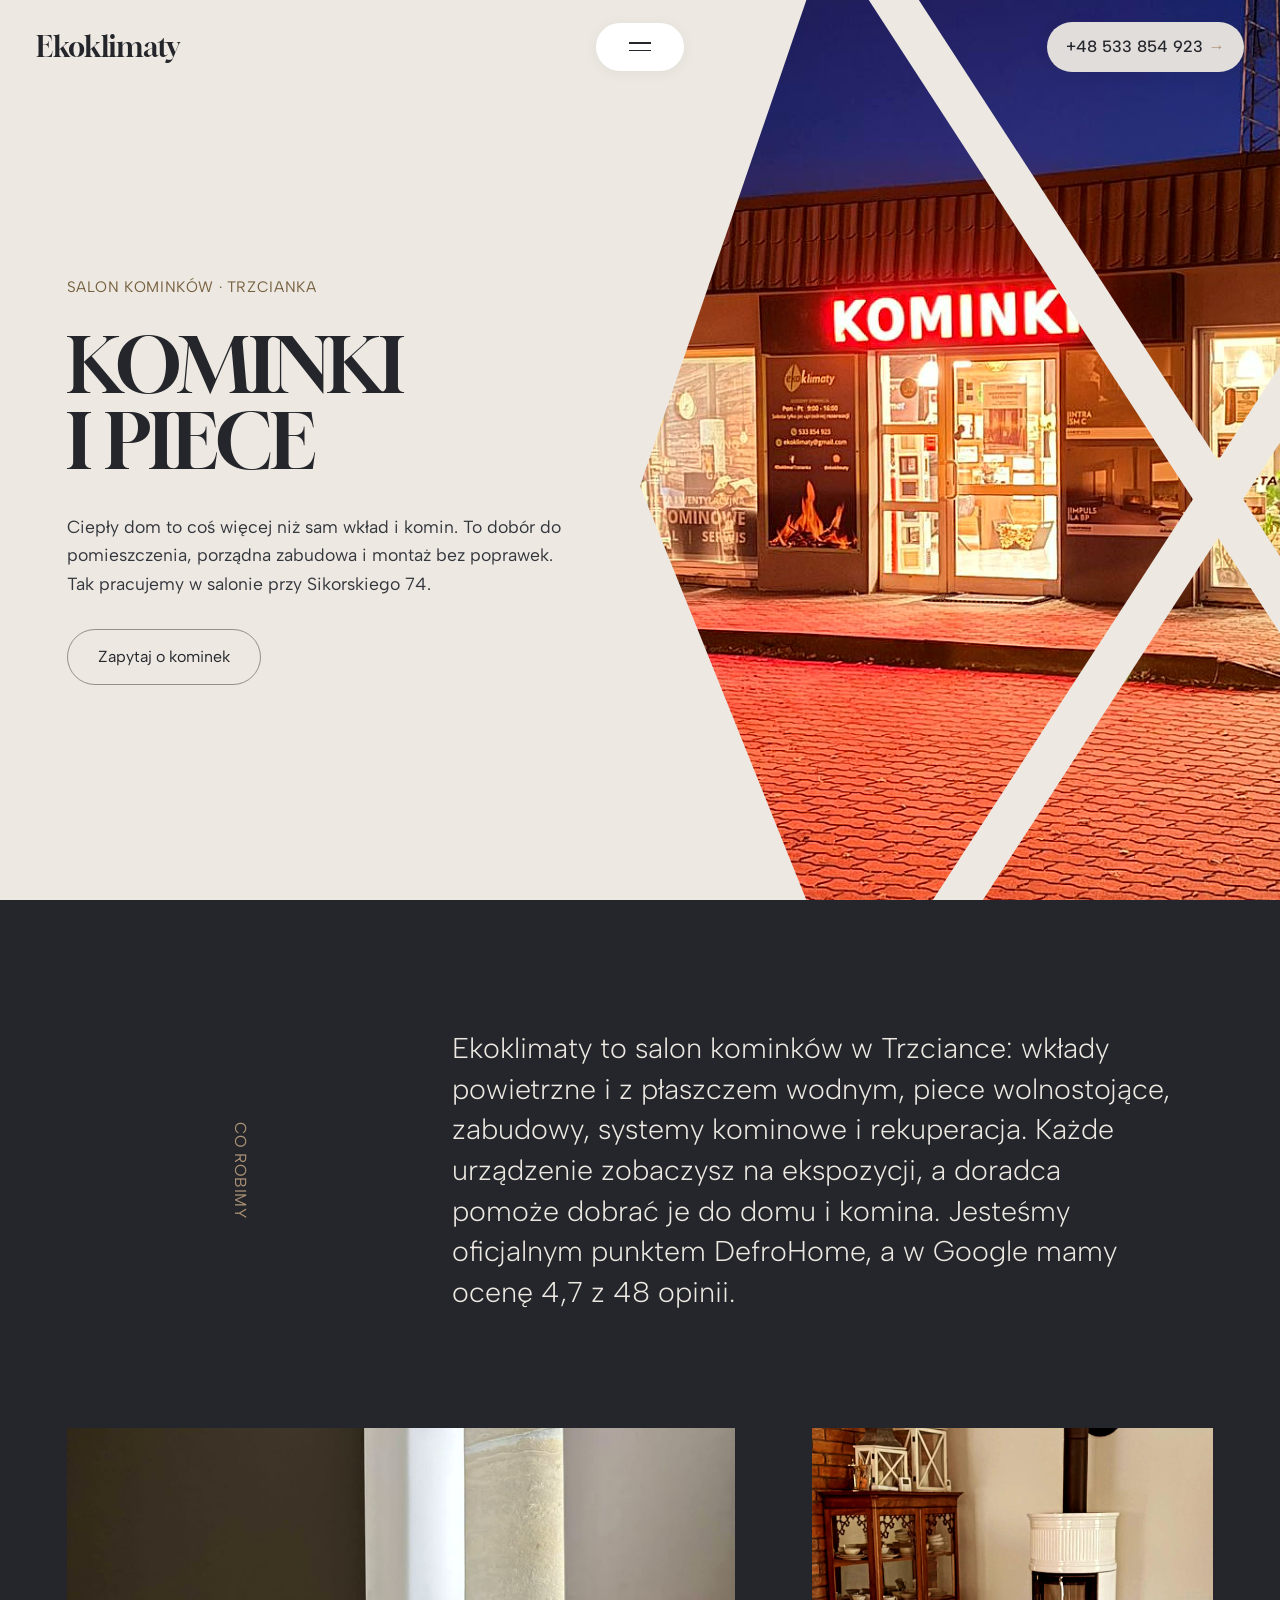
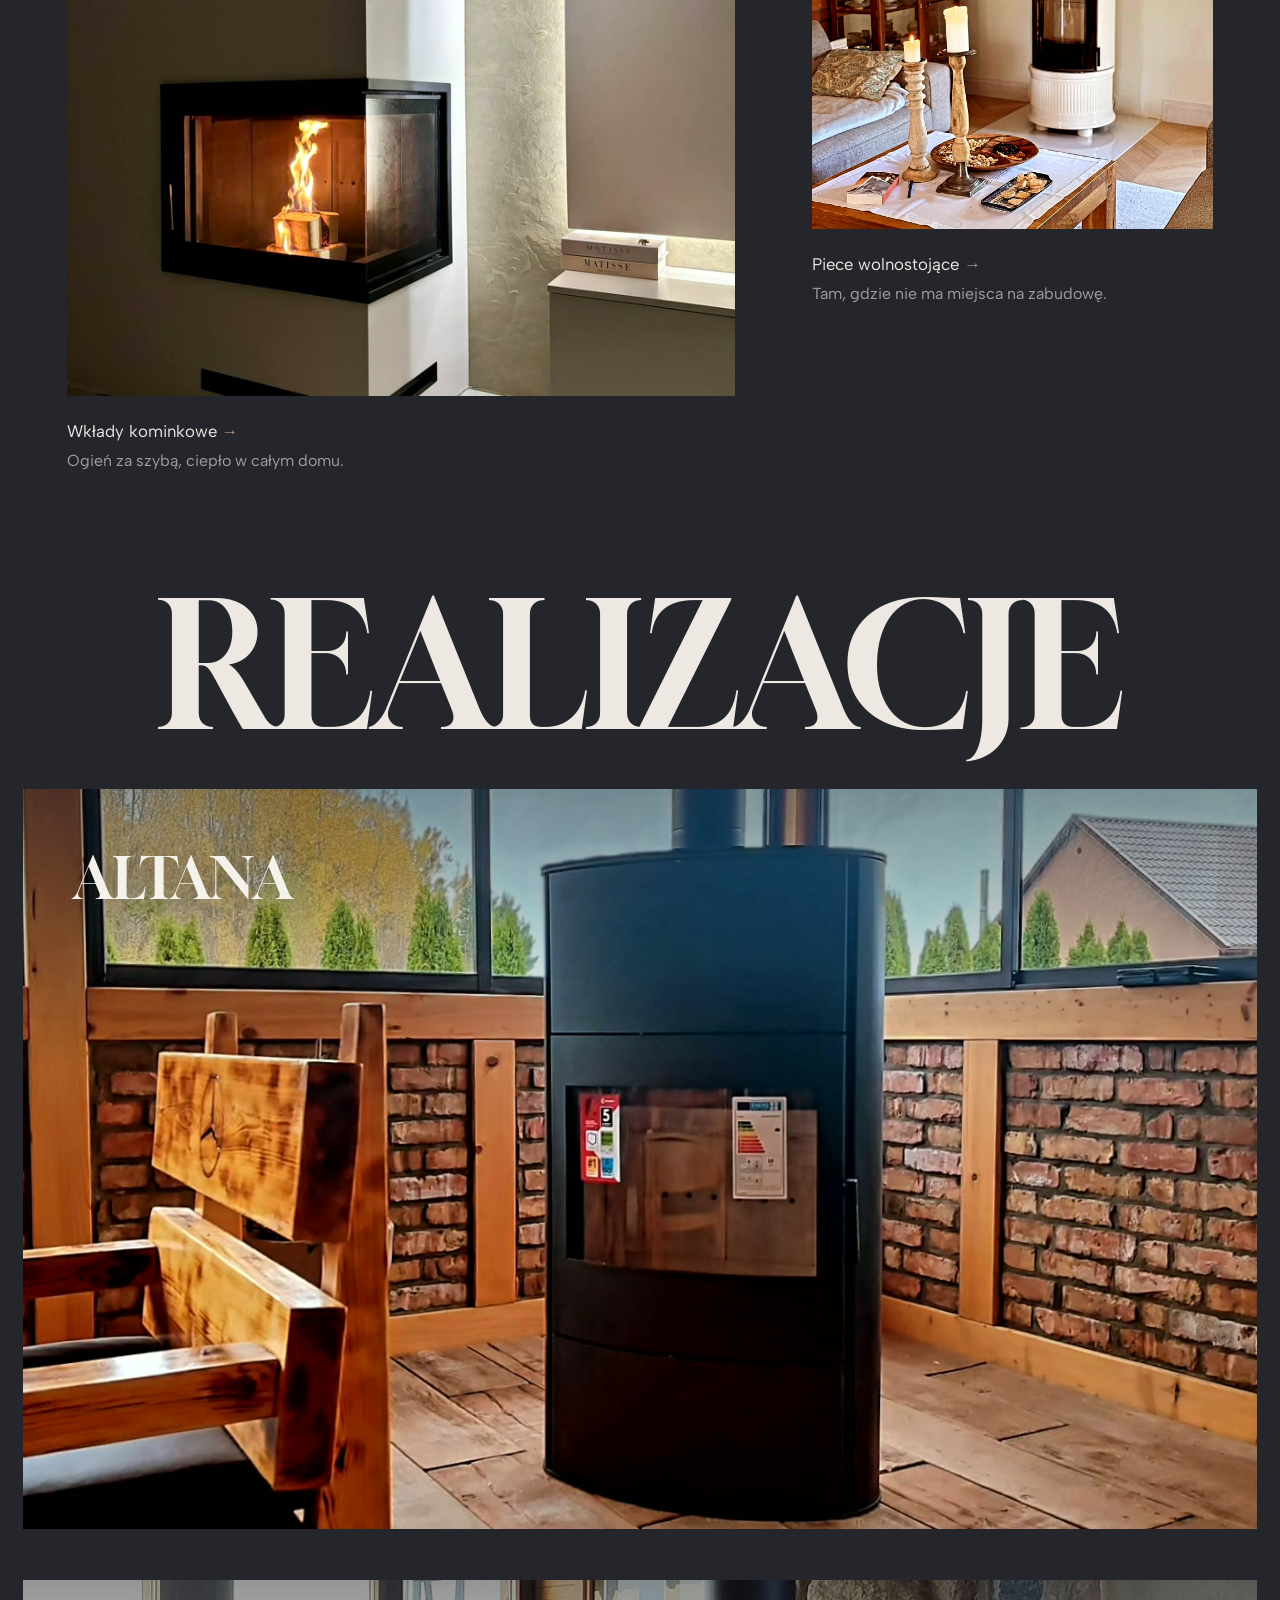
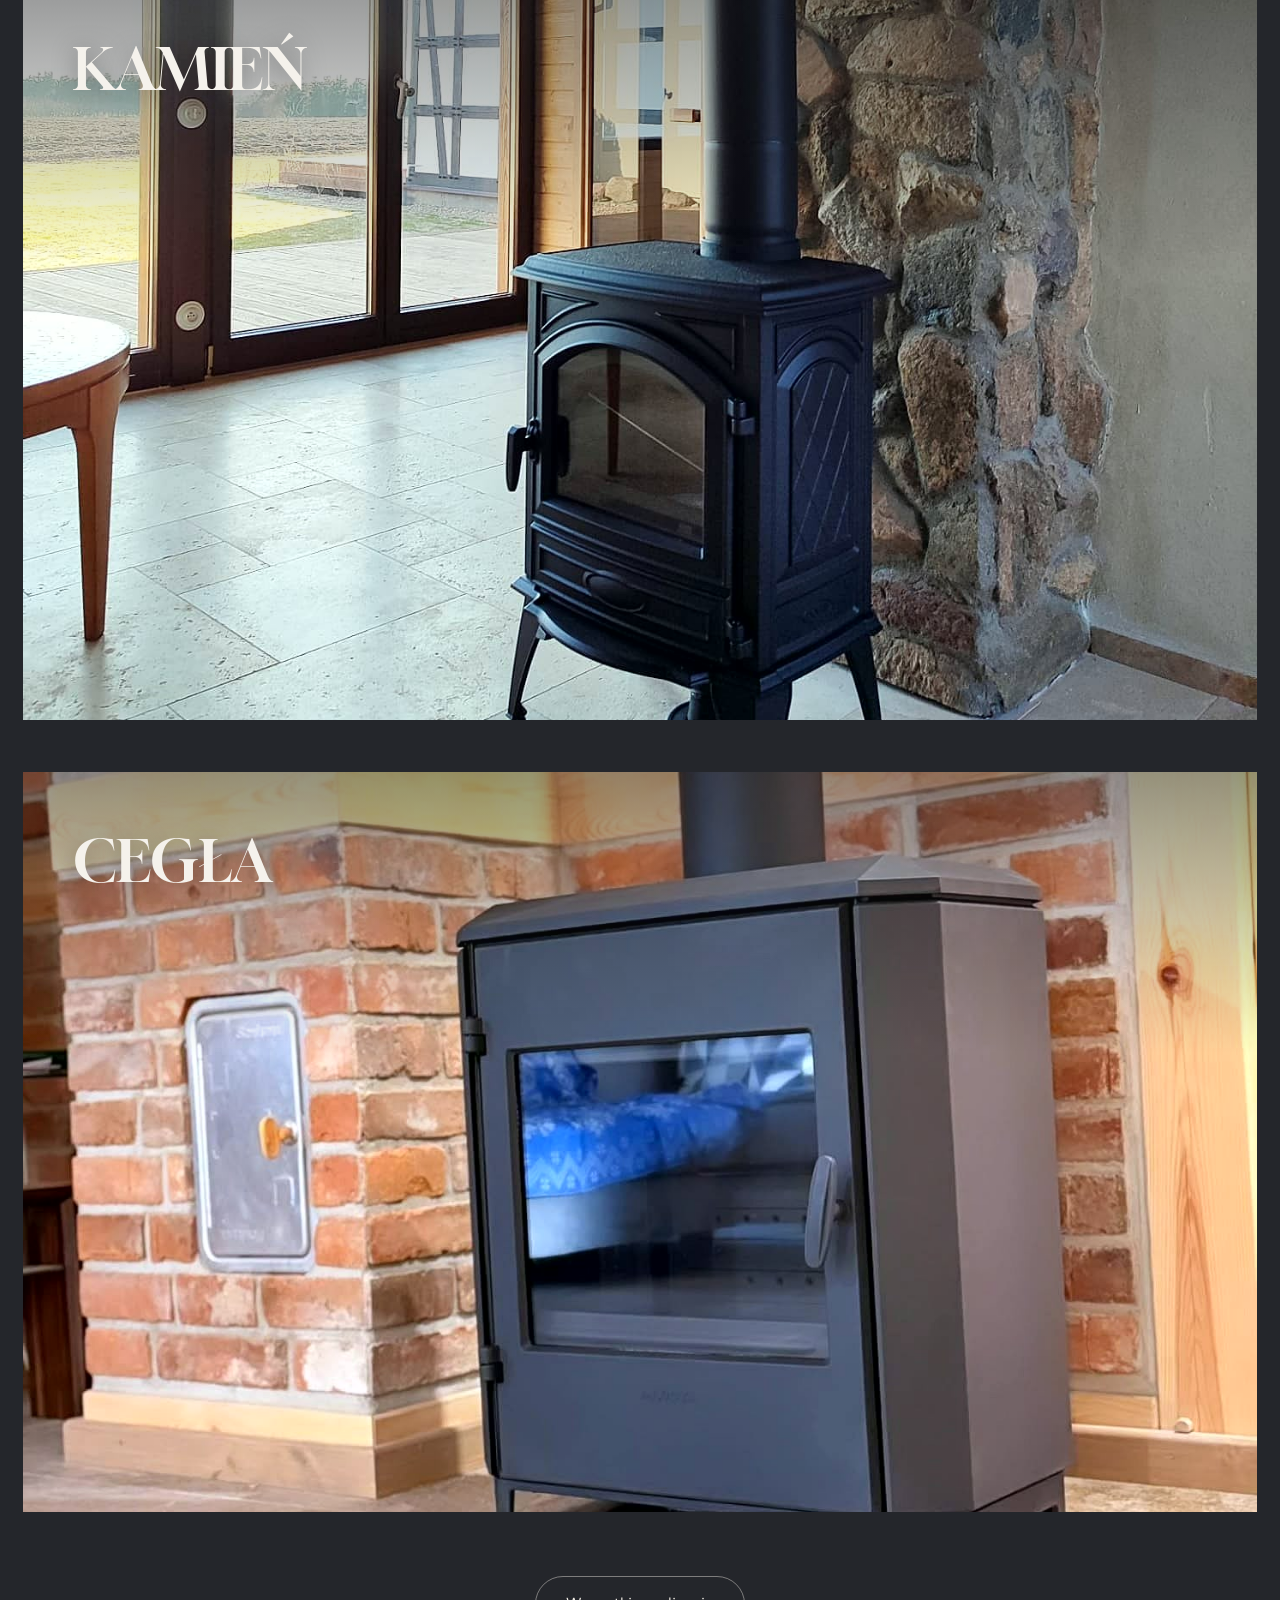
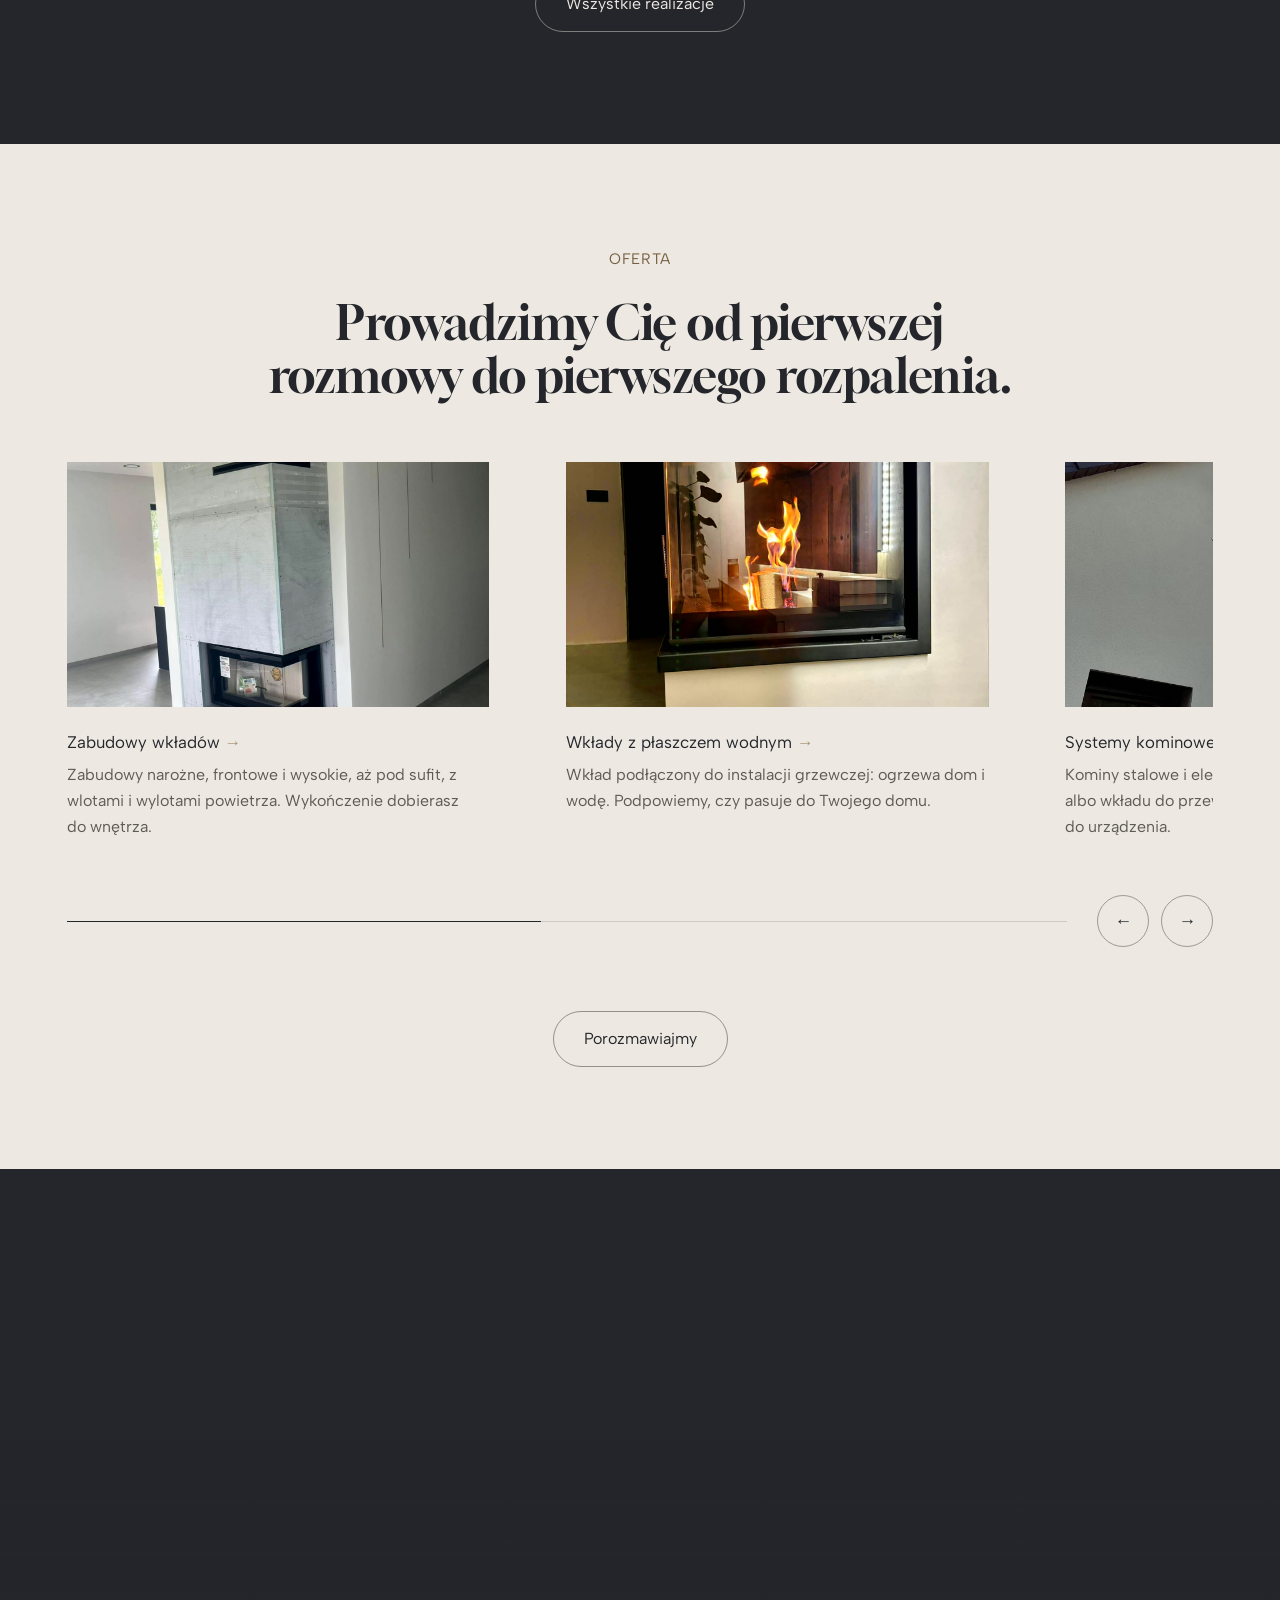
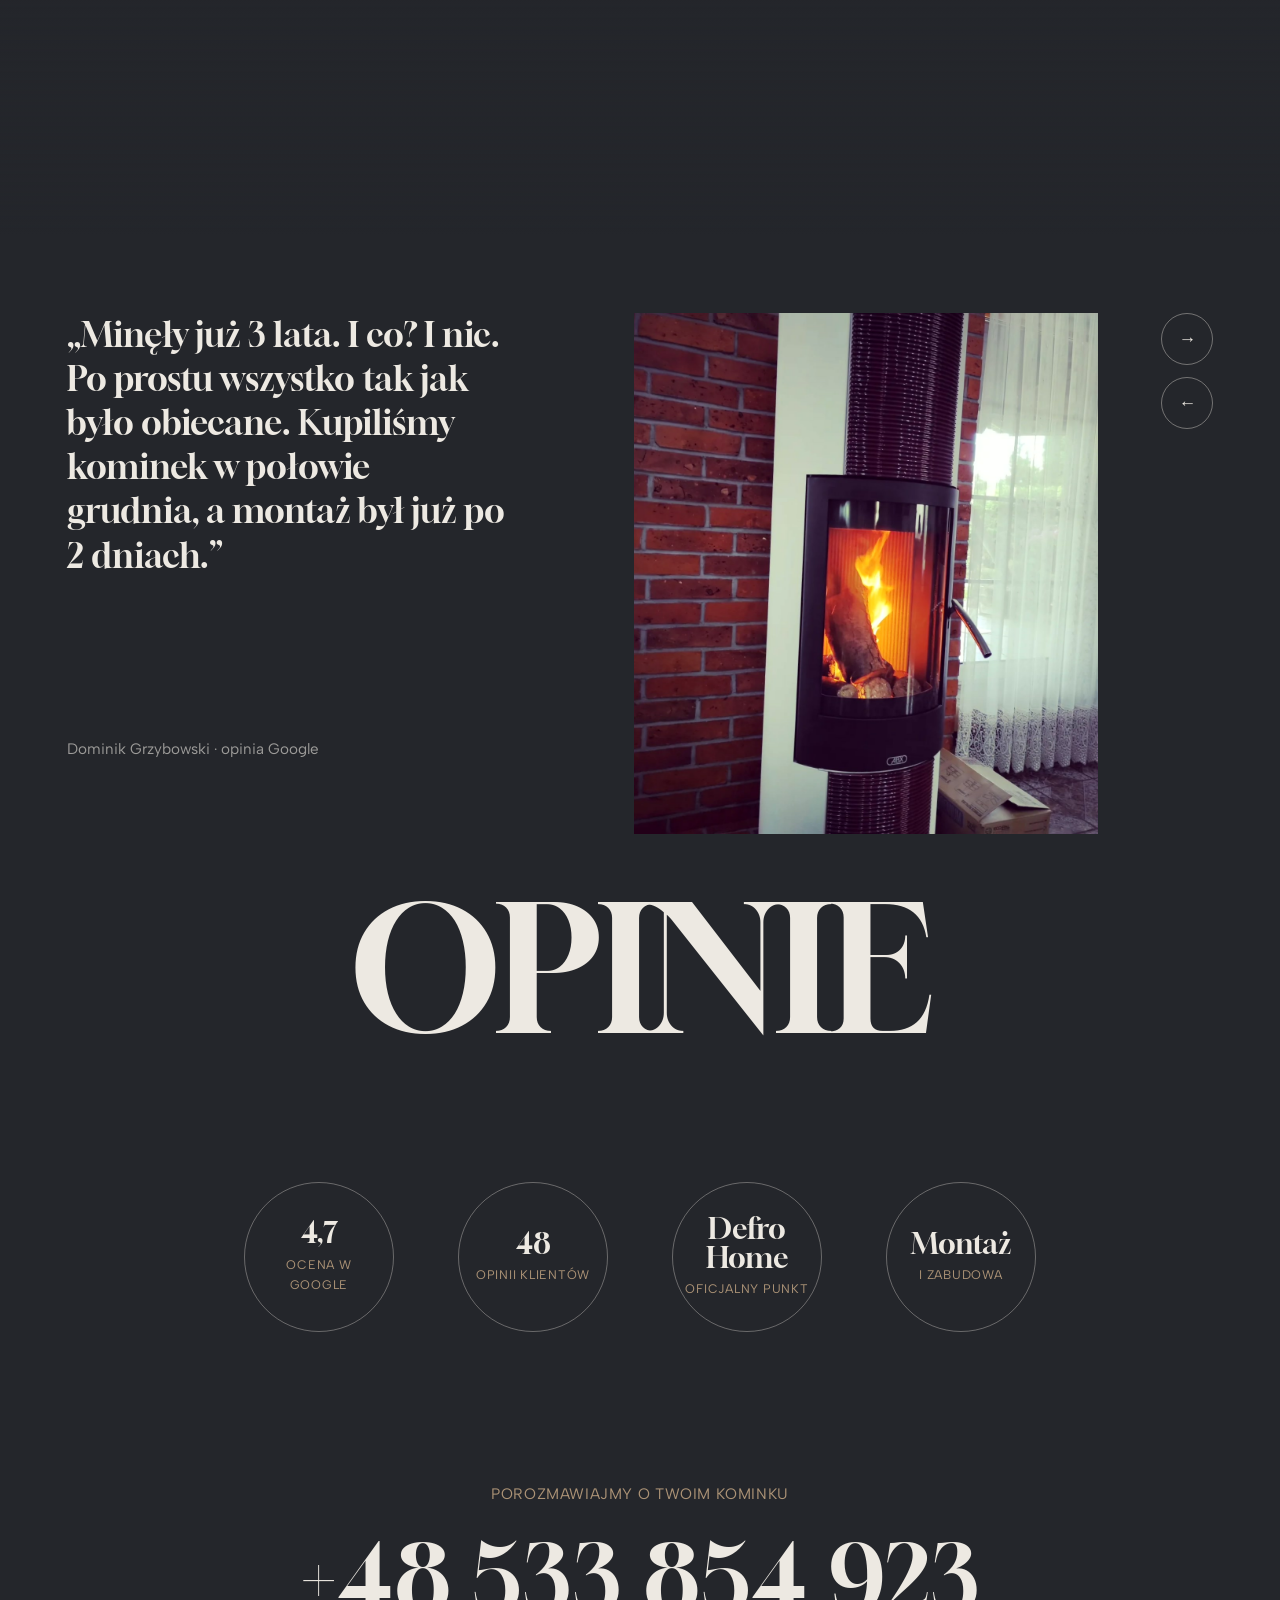
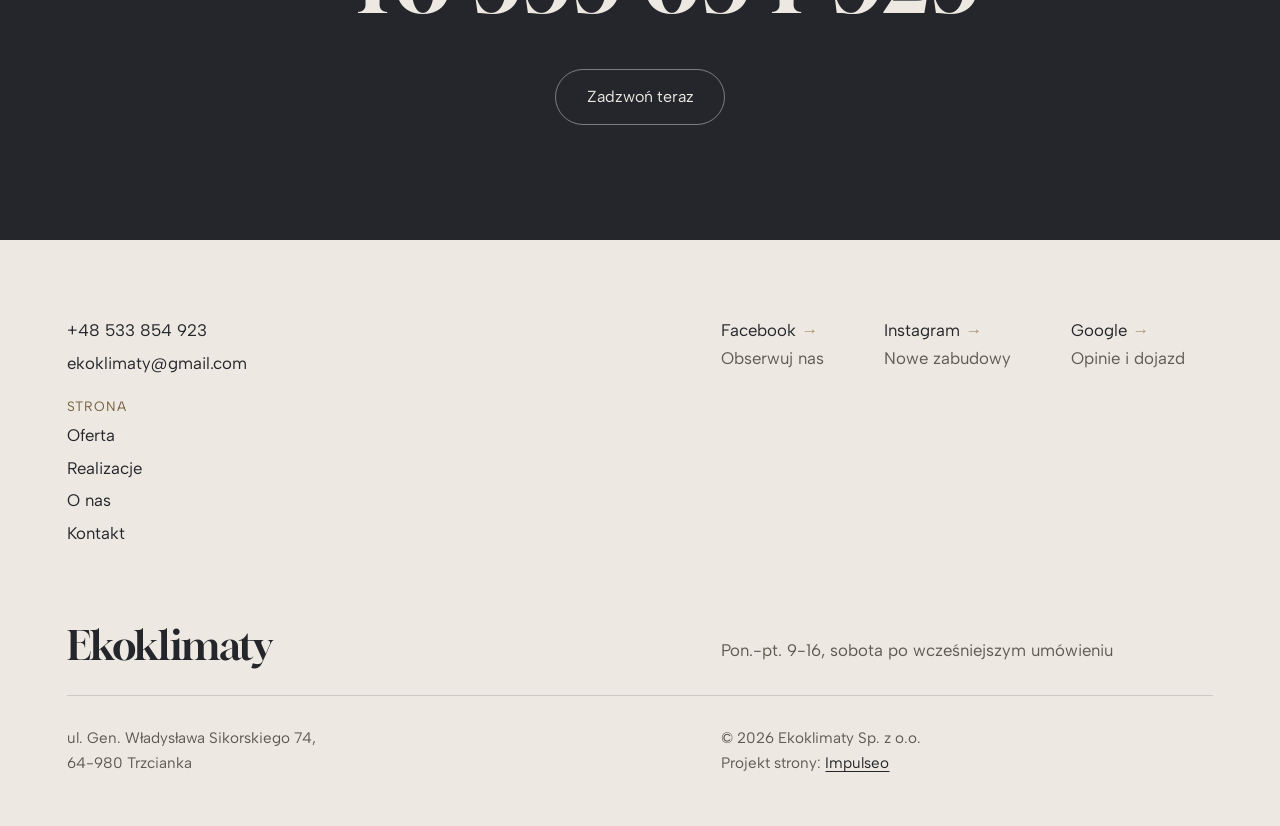
==== commit 5f5505f7: "[claude-edit][cmt:73a42ae7-ab54-4b12-b1cf-7aa5532487f4] Przebudowa w stylu klindworthroofing.com: kr" ====
--- a/index.html
+++ b/index.html
@@ -20,200 +20,156 @@
 <script type="application/ld+json">{"@context": "https://schema.org", "@type": "LocalBusiness", "name": "Ekoklimaty", "url": "https://kris20032.github.io/ekoklimaty-spolka-z-o-o/", "telephone": "+48533854923", "image": "https://kris20032.github.io/ekoklimaty-spolka-z-o-o/img/og.jpg", "areaServed": "Trzcianka", "sameAs": ["https://www.facebook.com/EkoklimatTrzcianka/", "https://www.instagram.com/ekoklimaty/", "https://maps.google.com/?cid=5109747823661136151&g_mp=Cidnb29nbGUubWFwcy5wbGFjZXMudjEuUGxhY2VzLlNlYXJjaFRleHQQAhgEIAA"]}</script>
 <link rel="preconnect" href="https://fonts.googleapis.com">
 <link rel="preconnect" href="https://fonts.gstatic.com" crossorigin>
-<link href="https://fonts.googleapis.com/css2?family=Space+Grotesk:wght@500;600;700&family=DM+Sans:opsz,wght@9..40,400;9..40,500;9..40,600&display=swap" rel="stylesheet">
-<link rel="stylesheet" href="assets/styles.css?v=c5d7768f">
+<link href="https://fonts.googleapis.com/css2?family=Gloock&family=Albert+Sans:wght@300;400;500;600&display=swap" rel="stylesheet">
+<link rel="stylesheet" href="assets/styles.css?v=kl1">
 </head>
-<body>
+<body class="kl">
 
-<header class="nav">
-  <div class="wrap nav-inner">
-    <a class="brand" href="index.html"><span class="name">Ekoklimaty</span><span class="sub">Trzcianka</span></a>
-    <nav class="nav-links">
-      <a href="oferta.html">Oferta</a>
-      <a href="realizacje.html">Realizacje</a>
-      <a href="o-nas.html">O nas</a>
-      <a href="kontakt.html">Kontakt</a>
-      <a href="tel:+48533854923" class="btn btn-accent">Zadzwoń +48 533 854 923</a>
-    </nav>
-    <button class="nav-toggle" aria-label="Menu"><span></span><span></span><span></span></button>
+<header class="kl-nav">
+  <div class="kl-bar">
+    <a class="kl-logo" href="index.html" aria-label="Ekoklimaty - strona główna">Ekoklimaty</a>
+    <button class="kl-burger" type="button" aria-label="Menu" aria-expanded="false" aria-controls="kl-menu"><span></span><span></span></button>
+    <a class="kl-tel" href="tel:+48533854923">+48 533 854 923 <span class="kl-arr" aria-hidden="true">→</span></a>
   </div>
+  <nav class="kl-menu" id="kl-menu" aria-label="Menu główne">
+    <div class="kl-menu-in">
+      <div class="kl-menu-links">
+        <a href="index.html" aria-current="page">Start</a>
+        <a href="oferta.html">Oferta</a>
+        <a href="realizacje.html">Realizacje</a>
+        <a href="o-nas.html">O nas</a>
+        <a href="kontakt.html">Kontakt</a>
+      </div>
+      <div class="kl-menu-side">
+        <span class="kl-kicker">Salon w Trzciance</span>
+        <p>ul. Gen. Władysława Sikorskiego 74<br>64-980 Trzcianka</p>
+        <p>Pon.-pt. 9-16<br>sobota po wcześniejszym umówieniu</p>
+        <a class="kl-pill kl-pill-dark" href="tel:+48533854923">Zadzwoń +48 533 854 923</a>
+      </div>
+    </div>
+  </nav>
 </header>
 
 <main>
-<section class="hero-fach">
-  <img class="hf-photo" src="img/hero.jpg" fetchpriority="high" alt="Ekoklimaty" width="1600" height="960">
-  <div class="hf-panel">
-    <div class="hf-inner">
-      <span class="hf-kicker">Salon kominków · Trzcianka</span>
-      <h1 class="hf-title">Kominki i piece, <em>które zobaczysz w ogniu</em></h1>
-      <p class="hf-lead">Salon kominków przy Sikorskiego 74 w Trzciance.</p>
-      <a class="hf-phone" href="tel:+48533854923"><span class="hf-phone-lab">Zadzwoń teraz</span><span class="hf-phone-num"><svg class="ico-tel" width="16" height="16" viewBox="0 0 24 24" fill="none" aria-hidden="true"><path d="M6.6 10.8a15.5 15.5 0 0 0 6.6 6.6l2.2-2.2a1 1 0 0 1 1-.24 11.4 11.4 0 0 0 3.6.58 1 1 0 0 1 1 1V20a1 1 0 0 1-1 1A17 17 0 0 1 3 4a1 1 0 0 1 1-1h3.5a1 1 0 0 1 1 1c0 1.25.2 2.46.58 3.6a1 1 0 0 1-.25 1l-2.23 2.2Z" fill="currentColor"/></svg> +48 533 854 923</span></a>
-      <div class="hf-actions">
-        <a href="kontakt.html" class="btn btn-accent">Zapytaj o kominek <span class="arr">→</span></a>
-        <a href="tel:+48533854923" class="btn btn-ghost hf-ghost">Zadzwoń +48 533 854 923</a>
+<section class="kl-hero">
+  <div class="kl-hero-txt">
+    <span class="kl-kicker">Salon kominków · Trzcianka</span>
+    <h1>Kominki<br>i piece</h1>
+    <p>Ciepły dom to coś więcej niż sam wkład i komin. To dobór do pomieszczenia, porządna zabudowa i montaż bez poprawek. Tak pracujemy w salonie przy Sikorskiego 74.</p>
+    <a class="kl-pill" href="kontakt.html">Zapytaj o kominek</a>
+  </div>
+  <div class="kl-hero-art">
+    <img src="img/hero.jpg" fetchpriority="high" alt="Salon kominków Ekoklimaty w Trzciance nocą" width="1600" height="960">
+    <i class="kl-band kl-band-1" aria-hidden="true"></i><i class="kl-band kl-band-2" aria-hidden="true"></i>
+  </div>
+</section>
+
+<section class="kl-dark kl-what">
+  <div class="kl-wrap kl-what-grid">
+    <span class="kl-vlabel reveal">Co robimy</span>
+    <p class="kl-big reveal">Ekoklimaty to salon kominków w Trzciance: wkłady powietrzne i z płaszczem wodnym, piece wolnostojące, zabudowy, systemy kominowe i rekuperacja. Każde urządzenie zobaczysz na ekspozycji, a doradca pomoże dobrać je do domu i komina. Jesteśmy oficjalnym punktem DefroHome, a w Google mamy ocenę 4,7 z 48 opinii.</p>
+  </div>
+  <div class="kl-wrap kl-duo">
+    <a class="kl-duo-a reveal" href="oferta.html"><span class="kl-img"><img src="img/g1.jpg" alt="Narożny wkład kominkowy w jasnej zabudowie" loading="lazy" width="1440" height="1800" decoding="async"></span><b>Wkłady kominkowe <span class="kl-arr" aria-hidden="true">→</span></b><span>Ogień za szybą, ciepło w całym domu.</span></a>
+    <a class="kl-duo-b reveal" href="oferta.html"><span class="kl-img"><img src="img/g2.jpg" alt="Biały piec wolnostojący w salonie" loading="lazy" width="1440" height="1440" decoding="async"></span><b>Piece wolnostojące <span class="kl-arr" aria-hidden="true">→</span></b><span>Tam, gdzie nie ma miejsca na zabudowę.</span></a>
+  </div>
+  <h2 class="kl-giant reveal" aria-label="Realizacje">Realizacje</h2>
+  <div class="kl-projects">
+    <a class="kl-proj reveal" href="realizacje.html"><img src="img/g3.jpg" alt="Czarny piec wolnostojący w przeszklonej altanie" loading="lazy" width="1398" height="1398" decoding="async" style="object-position:50% 62%"><span>Altana</span></a>
+    <a class="kl-proj reveal" href="realizacje.html"><img src="img/g6.jpg" alt="Żeliwny piec przy kamiennej ścianie" loading="lazy" width="1440" height="1440" decoding="async" style="object-position:50% 60%"><span>Kamień</span></a>
+    <a class="kl-proj reveal" href="realizacje.html"><img src="img/g5.jpg" alt="Piec wolnostojący przy ścianie z cegły" loading="lazy" width="1440" height="1440" decoding="async" style="object-position:50% 58%"><span>Cegła</span></a>
+  </div>
+  <div class="kl-center reveal"><a class="kl-pill kl-pill-light" href="realizacje.html">Wszystkie realizacje</a></div>
+</section>
+
+<section class="kl-services">
+  <div class="kl-wrap">
+    <div class="kl-head reveal">
+      <span class="kl-kicker">Oferta</span>
+      <h2>Prowadzimy Cię od pierwszej rozmowy do pierwszego rozpalenia.</h2>
+    </div>
+    <div class="kl-slider" data-slider>
+      <div class="kl-track">
+        <a class="kl-card" href="oferta.html"><span class="kl-img"><img src="img/g4.jpg" alt="Wysoka zabudowa narożnego wkładu" loading="lazy" width="1362" height="1362" decoding="async"></span><b>Zabudowy wkładów <span class="kl-arr" aria-hidden="true">→</span></b><p>Zabudowy narożne, frontowe i wysokie, aż pod sufit, z wlotami i wylotami powietrza. Wykończenie dobierasz do wnętrza.</p></a>
+        <a class="kl-card" href="oferta.html"><span class="kl-img"><img src="img/g7.jpg" alt="Wkład kominkowy z dużą szybą" loading="lazy" width="1440" height="1800" decoding="async"></span><b>Wkłady z płaszczem wodnym <span class="kl-arr" aria-hidden="true">→</span></b><p>Wkład podłączony do instalacji grzewczej: ogrzewa dom i wodę. Podpowiemy, czy pasuje do Twojego domu.</p></a>
+        <a class="kl-card" href="oferta.html"><span class="kl-img"><img src="img/g10.jpg" alt="Montaż stalowego komina na elewacji domu" loading="lazy" width="1440" height="1920" decoding="async"></span><b>Systemy kominowe <span class="kl-arr" aria-hidden="true">→</span></b><p>Kominy stalowe i elementy do podłączenia pieca albo wkładu do przewodu. Doradzimy, co pasuje do urządzenia.</p></a>
+        <a class="kl-card" href="oferta.html"><span class="kl-img"><img src="img/g11.jpg" alt="Kanały wentylacyjne rekuperacji na posadzce" loading="lazy" width="1440" height="1440" decoding="async"></span><b>Rekuperacja <span class="kl-arr" aria-hidden="true">→</span></b><p>Centrale i kanały wentylacyjne. Świeże powietrze bez otwierania okien zimą, najlepiej zaplanowane jeszcze w trakcie budowy.</p></a>
+        <a class="kl-card" href="oferta.html"><span class="kl-img"><img src="img/g12.jpg" alt="Piece na ekspozycji w salonie Ekoklimaty" loading="lazy" width="1362" height="1362" decoding="async"></span><b>Akcesoria do kominka <span class="kl-arr" aria-hidden="true">→</span></b><p>Kosze i stojaki na drewno, środki do czyszczenia szyby i to, co przydaje się przy codziennym paleniu.</p></a>
       </div>
-      <div class="hf-trust"><svg class="ico-star" width="14" height="14" viewBox="0 0 24 24" style="vertical-align:-2px" aria-hidden="true"><path d="M12 2.8l2.85 5.8 6.4.93-4.63 4.5 1.1 6.37L12 17.4l-5.72 3 1.1-6.37-4.63-4.5 6.4-.93L12 2.8Z" fill="currentColor"/></svg> Ocena 4,7 w Google · 48 opinii</div>
+      <div class="kl-slider-ui">
+        <div class="kl-progress"><i></i></div>
+        <div class="kl-arrows"><button type="button" class="kl-prev" aria-label="Poprzednie">←</button><button type="button" class="kl-next" aria-label="Następne">→</button></div>
+      </div>
+    </div>
+    <div class="kl-center reveal"><a class="kl-pill" href="kontakt.html">Porozmawiajmy</a></div>
+  </div>
+</section>
+
+<section class="stopklatka" aria-hidden="true">
+  <div class="stk-bg" style="background-image:url(img/g14.jpg)"></div>
+</section>
+
+<section class="kl-dark kl-quotes">
+  <div class="kl-wrap">
+    <div class="kl-qslider" data-quotes>
+      <figure class="kl-q is-on">
+        <blockquote>„Minęły już 3 lata. I co? I nic. Po prostu wszystko tak jak było obiecane. Kupiliśmy kominek w połowie grudnia, a montaż był już po 2 dniach.”</blockquote>
+        <figcaption>Dominik Grzybowski · opinia Google</figcaption>
+        <img src="img/g8.jpg" alt="Okrągły piec z ogniem przy ceglanej ścianie" loading="lazy" width="1324" height="1324" decoding="async">
+      </figure>
+      <figure class="kl-q">
+        <blockquote>„Super doradca. Zna temat, wie jak wybrać, bardzo pomocny. Dobry kontakt telefoniczny. Wszystko załatwione sprawnie. Polecam!”</blockquote>
+        <figcaption>Mateusz Kurowski · opinia Google</figcaption>
+        <img src="img/g9.jpg" alt="Wysoka zabudowa wkładu w salonie" loading="lazy" width="1440" height="1440" decoding="async">
+      </figure>
+      <figure class="kl-q">
+        <blockquote>„Ekipa bardzo sprawna, miła, sympatyczna i silna. Pan montujący naszą kozę uwinął się sprawnie, w międzyczasie tłumacząc co, gdzie i po co. Świetna robota.”</blockquote>
+        <figcaption>Aleksandra Klorkowska · opinia Google</figcaption>
+        <img src="img/g16.jpg" alt="Wnętrze salonu kominków Ekoklimaty" loading="lazy" width="1600" height="1197" decoding="async">
+      </figure>
+      <div class="kl-arrows kl-arrows-dark"><button type="button" class="kl-qnext" aria-label="Następna opinia">→</button><button type="button" class="kl-qprev" aria-label="Poprzednia opinia">←</button></div>
     </div>
   </div>
-</section>
-<section class="fach-promise">
-  <div class="wrap">
-    <ul class="fp-row reveal"><li>Oficjalny punkt DefroHome</li><li>Ekspozycja wkładów i pieców</li><li>Montaż i zabudowa wkładów</li></ul>
+  <h2 class="kl-giant kl-giant-2 reveal" aria-label="Opinie">Opinie</h2>
+  <div class="kl-wrap kl-seals">
+    <div class="kl-seal reveal"><b>4,7</b><span>ocena w Google</span></div>
+    <div class="kl-seal reveal"><b>48</b><span>opinii klientów</span></div>
+    <div class="kl-seal reveal"><b>Defro<br>Home</b><span>oficjalny punkt</span></div>
+    <div class="kl-seal reveal"><b>Montaż</b><span>i zabudowa</span></div>
   </div>
-</section>
-<section class="objawy">
-  <div class="wrap">
-    <div class="head reveal">
-      <span class="eyebrow">Zacznij tutaj</span>
-      <h2>Z czym przychodzą do salonu</h2>
-      <p>Wybierz temat, zadzwoń albo wpadnij na Sikorskiego 74 - pokażemy, co stoi na ekspozycji.</p>
-    </div>
-    <div class="obj-grid">
-      <a class="obj-tile reveal" href="kontakt.html"><span class="ot-row"><span class="ot-name">Kominek do nowego domu</span><span class="ot-arr" aria-hidden="true">→</span></span></a>
-      <a class="obj-tile reveal" href="kontakt.html"><span class="ot-row"><span class="ot-name">Wymiana starego wkładu</span><span class="ot-arr" aria-hidden="true">→</span></span></a>
-      <a class="obj-tile reveal" href="kontakt.html"><span class="ot-row"><span class="ot-name">Koza do salonu lub altany</span><span class="ot-arr" aria-hidden="true">→</span></span></a>
-      <a class="obj-tile reveal" href="kontakt.html"><span class="ot-row"><span class="ot-name">Wkład z płaszczem wodnym</span><span class="ot-arr" aria-hidden="true">→</span></span></a>
-      <a class="obj-tile reveal" href="kontakt.html"><span class="ot-row"><span class="ot-name">Zabudowa wkładu</span><span class="ot-arr" aria-hidden="true">→</span></span></a>
-      <a class="obj-tile reveal" href="kontakt.html"><span class="ot-row"><span class="ot-name">Rekuperacja w budowanym domu</span><span class="ot-arr" aria-hidden="true">→</span></span></a>
-    </div>
-  </div>
-</section>
-<section class="opinie-mini" aria-label="Opinie klientów">
-  <div class="wrap">
-    <div class="om-row">
-      <div class="om-item reveal"><blockquote>„Minęły już 3 lata.”</blockquote><span class="om-autor">Dominik Grzybowski</span></div>
-      <div class="om-item reveal"><blockquote>„Super doradca.”</blockquote><span class="om-autor">Mateusz Kurowski</span></div>
-      <div class="om-item reveal"><blockquote>„Ekipa bardzo sprawna, miła, sympatyczna i silna.”</blockquote><span class="om-autor">Aleksandra Klorkowska</span></div>
-    </div>
-  </div>
-</section>
-<section class="gateways-band">
-  <div class="wrap">
-    <div class="gateways">
-      <a href="oferta.html" class="gateway reveal"><img src="img/g1.jpg" alt="Wkłady kominkowe" loading="lazy" width="1440" height="1800" decoding="async"><span class="g-ttl">Wkłady kominkowe</span></a>
-      <a href="oferta.html" class="gateway reveal"><img src="img/g2.jpg" alt="Piece wolnostojące i kozy" loading="lazy" width="1440" height="1440" decoding="async"><span class="g-ttl">Piece wolnostojące i kozy</span></a>
-      <a href="oferta.html" class="gateway reveal"><img src="img/g3.jpg" alt="Zabudowy wkładów" loading="lazy" width="1398" height="1398" decoding="async"><span class="g-ttl">Zabudowy wkładów</span></a>
-    </div>
-  </div>
-</section>
-<section class="proces proces-os fachowcy">
-  <div class="wrap proc-grid">
-    <div class="proc-side">
-      <div class="head reveal">
-        <span class="eyebrow">Jak pracujemy</span>
-        <h2>Wiesz, na czym stoisz - na każdym etapie</h2>
-        <p>Od rozmowy w salonie do montażu - krok po kroku.</p>
-      </div>
-      <div class="proc-count" aria-hidden="true"><span class="pc-cur">01</span><span class="pc-all">/ 04</span></div>
-      <div class="proc-bar" aria-hidden="true"><i></i></div>
-      <p class="proc-now" aria-hidden="true">Rozmowa w salonie</p>
-    </div>
-    <ol class="proces-line">
-      <li class="reveal"><span class="pno">01</span><h3>Rozmowa w salonie</h3><p>Mówisz, jaki masz dom, gdzie ma stanąć kominek i czy ma grzać tylko pokój, czy też wodę w instalacji. Na tej podstawie zawężamy wybór.</p></li>
-      <li class="reveal"><span class="pno">02</span><h3>Dobór na ekspozycji</h3><p>Oglądasz wkłady i piece na żywo: wielkość szyby, drzwiczki, wykończenie. Podpowiadamy, co pasuje do metrażu i komina.</p></li>
-      <li class="reveal"><span class="pno">03</span><h3>Montaż i zabudowa</h3><p>Ustalamy termin i rodzaj zabudowy. W opiniach Google klienci chwalą krótki czas od zamówienia do montażu i sprawną ekipę montażową.</p></li>
-      <li class="reveal"><span class="pno">04</span><h3>Po montażu</h3><p>Przy pytaniach o palenie, akcesoria albo serwis dzwonisz pod ten sam numer albo wpadasz do salonu.</p></li>
-    </ol>
-  </div>
-</section>
-<section>
-  <div class="wrap">
-    <div class="head reveal">
-      <span class="eyebrow">Realizacje</span>
-      <h2>Nasze realizacje</h2>
-      <p>Zabudowy wkładów, piece w salonach i altanach oraz nasz salon w Trzciance - tak wyglądają kominki, które dobieraliśmy z klientami.</p>
-    </div>
-    <div class="gallery">
-      <div class="tile t-two3 reveal"><img src="img/g4.jpg" alt="Ekoklimaty" loading="lazy" width="1362" height="1362" decoding="async"></div>
-      <div class="tile t-third reveal"><img src="img/g5.jpg" alt="Ekoklimaty" loading="lazy" width="1440" height="1440" decoding="async"></div>
-      <div class="tile t-third reveal"><img src="img/g6.jpg" alt="Ekoklimaty" loading="lazy" width="1440" height="1440" decoding="async"></div>
-      <div class="tile t-third reveal"><img src="img/g7.jpg" alt="Ekoklimaty" loading="lazy" width="1440" height="1800" decoding="async"></div>
-      <div class="tile t-third reveal"><img src="img/g8.jpg" alt="Ekoklimaty" loading="lazy" width="1324" height="1324" decoding="async"></div>
-    </div>
-    <div style="margin-top:var(--space-7)" class="reveal"><a href="realizacje.html" class="btn btn-accent">Pełna galeria <span class="arr">→</span></a></div>
-  </div>
-</section>
-<section class="fach-uslugi">
-  <div class="wrap">
-    <div class="head reveal">
-      <span class="eyebrow">Co mamy w salonie</span>
-      <h2>Kominki, piece i wentylacja</h2>
-      <p>Co znajdziesz w salonie: wkłady, piece, zabudowy i wentylacja.</p>
-    </div>
-    <ul class="fu-list">
-      <li class="fu-row reveal"><div class="fu-name">Wkłady kominkowe</div><div class="fu-desc">Wkłady powietrzne i z płaszczem wodnym, frontowe i narożne. Na ekspozycji porównasz wielkość szyby, drzwiczki i wykończenie, a my podpowiemy, który wkład pasuje do pomieszczenia i komina.</div><a class="fu-cta" href="kontakt.html">Zapytaj <span class="arr">→</span></a></li>
-      <li class="fu-row reveal"><div class="fu-name">Piece wolnostojące i kozy</div><div class="fu-desc">Piece stalowe i żeliwne, także okrągłe i z kaflową obudową. Dobre tam, gdzie nie ma miejsca na zabudowę: w salonie albo w przeszklonej altanie.</div><a class="fu-cta" href="kontakt.html">Zapytaj <span class="arr">→</span></a></li>
-      <li class="fu-row reveal"><div class="fu-name">Zabudowy wkładów</div><div class="fu-desc">Zabudowy techniczne pod wkład: narożne, frontowe i wysokie, aż pod sufit, z wlotami i wylotami powietrza.</div><a class="fu-cta" href="kontakt.html">Zapytaj <span class="arr">→</span></a></li>
-      <li class="fu-row reveal"><div class="fu-name">Systemy kominowe</div><div class="fu-desc">Kominy stalowe i elementy do podłączenia pieca albo wkładu do przewodu.</div><a class="fu-cta" href="kontakt.html">Zapytaj <span class="arr">→</span></a></li>
-      <li class="fu-row reveal"><div class="fu-name">Rekuperacja i wentylacja</div><div class="fu-desc">Centrale wentylacyjne i kanały do rekuperacji. Świeże powietrze w domu bez otwierania okien zimą - najlepiej zaplanować je jeszcze w trakcie budowy.</div><a class="fu-cta" href="kontakt.html">Zapytaj <span class="arr">→</span></a></li>
-      <li class="fu-row reveal"><div class="fu-name">Akcesoria do kominka</div><div class="fu-desc">Kosze i stojaki na drewno, środki do czyszczenia szyby i to, co przydaje się przy codziennym paleniu.</div><a class="fu-cta" href="kontakt.html">Zapytaj <span class="arr">→</span></a></li>
-    </ul>
-    <div style="margin-top:var(--space-7)" class="reveal"><a href="oferta.html" class="btn btn-ghost">Pełna oferta <span class="arr">→</span></a></div>
-  </div>
-</section>
-<section class="stopklatka" aria-hidden="true">
-  <div class="stk-bg" style="background-image:url(img/g13.jpg)"></div>
-</section>
-<section class="opinie">
-  <div class="wrap">
-    <div class="head center reveal">
-      <span class="eyebrow">Opinie</span>
-      <h2>Co mówią klienci</h2>
-    </div>
-    <p class="op-meta reveal"><span class="g-badge"><svg class="gb-ico" viewBox="0 0 24 24" width="18" height="18" aria-hidden="true"><path fill="#4285F4" d="M22.56 12.25c0-.78-.07-1.53-.2-2.25H12v4.26h5.92c-.26 1.37-1.04 2.53-2.21 3.31v2.77h3.57c2.08-1.92 3.28-4.74 3.28-8.09z"/><path fill="#34A853" d="M12 23c2.97 0 5.46-.98 7.28-2.66l-3.57-2.77c-.98.66-2.23 1.06-3.71 1.06-2.86 0-5.29-1.93-6.16-4.53H2.18v2.84C3.99 20.53 7.7 23 12 23z"/><path fill="#FBBC05" d="M5.84 14.09c-.22-.66-.35-1.36-.35-2.09s.13-1.43.35-2.09V7.07H2.18C1.43 8.55 1 10.22 1 12s.43 3.45 1.18 4.93l2.85-2.22.81-.62z"/><path fill="#EA4335" d="M12 5.38c1.62 0 3.06.56 4.21 1.64l3.15-3.15C17.45 2.09 14.97 1 12 1 7.7 1 3.99 3.47 2.18 7.07l3.66 2.84c.87-2.6 3.3-4.53 6.16-4.53z"/></svg><b class="gb-ocena">4,7</b><svg class="gb-stars" viewBox="0 0 90 18" width="74" height="14.8" aria-hidden="true"><g fill="currentColor" opacity=".26"><path transform="translate(0,0)" d="M9 1.6l2.2 4.46 4.92.72-3.56 3.47.84 4.9L9 12.74l-4.4 2.31.84-4.9L1.88 6.68l4.92-.72L9 1.6Z"/><path transform="translate(18,0)" d="M9 1.6l2.2 4.46 4.92.72-3.56 3.47.84 4.9L9 12.74l-4.4 2.31.84-4.9L1.88 6.68l4.92-.72L9 1.6Z"/><path transform="translate(36,0)" d="M9 1.6l2.2 4.46 4.92.72-3.56 3.47.84 4.9L9 12.74l-4.4 2.31.84-4.9L1.88 6.68l4.92-.72L9 1.6Z"/><path transform="translate(54,0)" d="M9 1.6l2.2 4.46 4.92.72-3.56 3.47.84 4.9L9 12.74l-4.4 2.31.84-4.9L1.88 6.68l4.92-.72L9 1.6Z"/><path transform="translate(72,0)" d="M9 1.6l2.2 4.46 4.92.72-3.56 3.47.84 4.9L9 12.74l-4.4 2.31.84-4.9L1.88 6.68l4.92-.72L9 1.6Z"/></g><clipPath id="gs940"><rect x="0" y="0" width="84.6" height="18"/></clipPath><g fill="#FBBC04" clip-path="url(#gs940)"><path transform="translate(0,0)" d="M9 1.6l2.2 4.46 4.92.72-3.56 3.47.84 4.9L9 12.74l-4.4 2.31.84-4.9L1.88 6.68l4.92-.72L9 1.6Z"/><path transform="translate(18,0)" d="M9 1.6l2.2 4.46 4.92.72-3.56 3.47.84 4.9L9 12.74l-4.4 2.31.84-4.9L1.88 6.68l4.92-.72L9 1.6Z"/><path transform="translate(36,0)" d="M9 1.6l2.2 4.46 4.92.72-3.56 3.47.84 4.9L9 12.74l-4.4 2.31.84-4.9L1.88 6.68l4.92-.72L9 1.6Z"/><path transform="translate(54,0)" d="M9 1.6l2.2 4.46 4.92.72-3.56 3.47.84 4.9L9 12.74l-4.4 2.31.84-4.9L1.88 6.68l4.92-.72L9 1.6Z"/><path transform="translate(72,0)" d="M9 1.6l2.2 4.46 4.92.72-3.56 3.47.84 4.9L9 12.74l-4.4 2.31.84-4.9L1.88 6.68l4.92-.72L9 1.6Z"/></g></svg><span class="gb-txt">48 opinii w Google</span></span></p>
-    <p class="op-meta reveal"><a class="op-google" href="https://maps.google.com/?cid=5109747823661136151&amp;g_mp=Cidnb29nbGUubWFwcy5wbGFjZXMudjEuUGxhY2VzLlNlYXJjaFRleHQQAhgEIAA" target="_blank" rel="noopener"><svg class="op-g-ico" viewBox="0 0 24 24" width="17" height="17" aria-hidden="true"><path fill="#4285F4" d="M22.56 12.25c0-.78-.07-1.53-.2-2.25H12v4.26h5.92c-.26 1.37-1.04 2.53-2.21 3.31v2.77h3.57c2.08-1.92 3.28-4.74 3.28-8.09z"/><path fill="#34A853" d="M12 23c2.97 0 5.46-.98 7.28-2.66l-3.57-2.77c-.98.66-2.23 1.06-3.71 1.06-2.86 0-5.29-1.93-6.16-4.53H2.18v2.84C3.99 20.53 7.7 23 12 23z"/><path fill="#FBBC05" d="M5.84 14.09c-.22-.66-.35-1.36-.35-2.09s.13-1.43.35-2.09V7.07H2.18C1.43 8.55 1 10.22 1 12s.43 3.45 1.18 4.93l2.85-2.22.81-.62z"/><path fill="#EA4335" d="M12 5.38c1.62 0 3.06.56 4.21 1.64l3.15-3.15C17.45 2.09 14.97 1 12 1 7.7 1 3.99 3.47 2.18 7.07l3.66 2.84c.87-2.6 3.3-4.53 6.16-4.53z"/></svg><span>Zobacz opinie w Google</span><span class="arr">→</span></a></p>
-    <div class="opinie-grid">
-      <figure class="op-card reveal"><span class="op-star"><svg class="ico-star" width="14" height="14" viewBox="0 0 24 24" style="vertical-align:-2px" aria-hidden="true"><path d="M12 2.8l2.85 5.8 6.4.93-4.63 4.5 1.1 6.37L12 17.4l-5.72 3 1.1-6.37-4.63-4.5 6.4-.93L12 2.8Z" fill="currentColor"/></svg><svg class="ico-star" width="14" height="14" viewBox="0 0 24 24" style="vertical-align:-2px" aria-hidden="true"><path d="M12 2.8l2.85 5.8 6.4.93-4.63 4.5 1.1 6.37L12 17.4l-5.72 3 1.1-6.37-4.63-4.5 6.4-.93L12 2.8Z" fill="currentColor"/></svg><svg class="ico-star" width="14" height="14" viewBox="0 0 24 24" style="vertical-align:-2px" aria-hidden="true"><path d="M12 2.8l2.85 5.8 6.4.93-4.63 4.5 1.1 6.37L12 17.4l-5.72 3 1.1-6.37-4.63-4.5 6.4-.93L12 2.8Z" fill="currentColor"/></svg><svg class="ico-star" width="14" height="14" viewBox="0 0 24 24" style="vertical-align:-2px" aria-hidden="true"><path d="M12 2.8l2.85 5.8 6.4.93-4.63 4.5 1.1 6.37L12 17.4l-5.72 3 1.1-6.37-4.63-4.5 6.4-.93L12 2.8Z" fill="currentColor"/></svg><svg class="ico-star" width="14" height="14" viewBox="0 0 24 24" style="vertical-align:-2px" aria-hidden="true"><path d="M12 2.8l2.85 5.8 6.4.93-4.63 4.5 1.1 6.37L12 17.4l-5.72 3 1.1-6.37-4.63-4.5 6.4-.93L12 2.8Z" fill="currentColor"/></svg></span><blockquote>Minęły już 3 lata. I co? I nic. Po prostu wszystko tak jak było obiecane. Pomimo że kupiliśmy z żoną kominek w połowie grudnia to ku naszemu zaskoczeniu montaż był już po 2 dniach. Chyba jakiś express.</blockquote><span class="op-autor">Dominik Grzybowski</span></figure>
-      <figure class="op-card reveal"><span class="op-star"><svg class="ico-star" width="14" height="14" viewBox="0 0 24 24" style="vertical-align:-2px" aria-hidden="true"><path d="M12 2.8l2.85 5.8 6.4.93-4.63 4.5 1.1 6.37L12 17.4l-5.72 3 1.1-6.37-4.63-4.5 6.4-.93L12 2.8Z" fill="currentColor"/></svg><svg class="ico-star" width="14" height="14" viewBox="0 0 24 24" style="vertical-align:-2px" aria-hidden="true"><path d="M12 2.8l2.85 5.8 6.4.93-4.63 4.5 1.1 6.37L12 17.4l-5.72 3 1.1-6.37-4.63-4.5 6.4-.93L12 2.8Z" fill="currentColor"/></svg><svg class="ico-star" width="14" height="14" viewBox="0 0 24 24" style="vertical-align:-2px" aria-hidden="true"><path d="M12 2.8l2.85 5.8 6.4.93-4.63 4.5 1.1 6.37L12 17.4l-5.72 3 1.1-6.37-4.63-4.5 6.4-.93L12 2.8Z" fill="currentColor"/></svg><svg class="ico-star" width="14" height="14" viewBox="0 0 24 24" style="vertical-align:-2px" aria-hidden="true"><path d="M12 2.8l2.85 5.8 6.4.93-4.63 4.5 1.1 6.37L12 17.4l-5.72 3 1.1-6.37-4.63-4.5 6.4-.93L12 2.8Z" fill="currentColor"/></svg><svg class="ico-star" width="14" height="14" viewBox="0 0 24 24" style="vertical-align:-2px" aria-hidden="true"><path d="M12 2.8l2.85 5.8 6.4.93-4.63 4.5 1.1 6.37L12 17.4l-5.72 3 1.1-6.37-4.63-4.5 6.4-.93L12 2.8Z" fill="currentColor"/></svg></span><blockquote>Super doradca. Zna temat, wie jak wybrać - bardzo pomocny. Dobry kontakt telefoniczny. Wszystko załatwione sprawnie. Współpracuje z świetnym instalatorem kominków panem Maciejem. Polecam!</blockquote><span class="op-autor">Mateusz Kurowski</span></figure>
-      <figure class="op-card reveal"><span class="op-star"><svg class="ico-star" width="14" height="14" viewBox="0 0 24 24" style="vertical-align:-2px" aria-hidden="true"><path d="M12 2.8l2.85 5.8 6.4.93-4.63 4.5 1.1 6.37L12 17.4l-5.72 3 1.1-6.37-4.63-4.5 6.4-.93L12 2.8Z" fill="currentColor"/></svg><svg class="ico-star" width="14" height="14" viewBox="0 0 24 24" style="vertical-align:-2px" aria-hidden="true"><path d="M12 2.8l2.85 5.8 6.4.93-4.63 4.5 1.1 6.37L12 17.4l-5.72 3 1.1-6.37-4.63-4.5 6.4-.93L12 2.8Z" fill="currentColor"/></svg><svg class="ico-star" width="14" height="14" viewBox="0 0 24 24" style="vertical-align:-2px" aria-hidden="true"><path d="M12 2.8l2.85 5.8 6.4.93-4.63 4.5 1.1 6.37L12 17.4l-5.72 3 1.1-6.37-4.63-4.5 6.4-.93L12 2.8Z" fill="currentColor"/></svg><svg class="ico-star" width="14" height="14" viewBox="0 0 24 24" style="vertical-align:-2px" aria-hidden="true"><path d="M12 2.8l2.85 5.8 6.4.93-4.63 4.5 1.1 6.37L12 17.4l-5.72 3 1.1-6.37-4.63-4.5 6.4-.93L12 2.8Z" fill="currentColor"/></svg><svg class="ico-star" width="14" height="14" viewBox="0 0 24 24" style="vertical-align:-2px" aria-hidden="true"><path d="M12 2.8l2.85 5.8 6.4.93-4.63 4.5 1.1 6.37L12 17.4l-5.72 3 1.1-6.37-4.63-4.5 6.4-.93L12 2.8Z" fill="currentColor"/></svg></span><blockquote>Ekipa bardzo sprawna, miła, sympatyczna i silna. Pan montujący naszą „kozunię ROLLO” uwinął się bardzo sprawnie, spokojnie w międzyczasie tłumacząc co gdzie kiedy i po co. Świetna robota, polecamy serdecznie.</blockquote><span class="op-autor">Aleksandra Klorkowska</span></figure>
-    </div>
-  </div>
-</section>
-<section class="cta">
-  <div class="wrap">
-    <div class="reveal">
-      <span class="eyebrow">Współpraca</span>
-      <h2>Wpadnij do salonu przy Sikorskiego 74.</h2>
-      <p>Na ekspozycji zobaczysz wkłady i piece na żywo. Pon.-pt. 9-16, w sobotę po wcześniejszym umówieniu.</p>
-    </div>
-    <div class="cta-actions reveal">
-      <a href="kontakt.html" class="btn btn-light">Zapytaj o kominek <span class="arr">→</span></a>
-      <a href="tel:+48533854923" class="btn btn-ghost btn-ghost-cta">+48 533 854 923</a>
-    </div>
+  <div class="kl-cta reveal">
+    <span class="kl-kicker">Porozmawiajmy o Twoim kominku</span>
+    <a class="kl-bigtel" href="tel:+48533854923">+48 533 854 923</a>
+    <a class="kl-pill kl-pill-light" href="tel:+48533854923">Zadzwoń teraz</a>
   </div>
 </section>
 </main>
 
-<footer>
-  <div class="wrap">
-    <div class="foot-grid">
-      <div class="foot-brand">
-        <div class="name">Ekoklimaty Sp. z o.o.</div>
-        <p>Salon kominków przy Sikorskiego 74 w Trzciance.</p>
-      </div>
-      <div class="foot-col">
-        <h4>Nawigacja</h4>
+<footer class="kl-foot">
+  <div class="kl-wrap">
+    <div class="kl-foot-top">
+      <div class="kl-foot-list">
+        <a href="tel:+48533854923">+48 533 854 923</a>
+        <a href="mailto:ekoklimaty@gmail.com">ekoklimaty@gmail.com</a>
+        <span class="kl-foot-h">Strona</span>
         <a href="oferta.html">Oferta</a>
         <a href="realizacje.html">Realizacje</a>
-        <a href="o-nas.html">O nas</a>
+        <a href="o-nas.html">O nas</a>
         <a href="kontakt.html">Kontakt</a>
       </div>
-      <div class="foot-col">
-        <h4>Kontakt</h4>
-        <a href="tel:+48533854923">+48 533 854 923</a>
-        <a href="mailto:ekoklimaty@gmail.com">ekoklimaty@gmail.com</a>
-        <p>ul. Gen. Władysława Sikorskiego 74, 64-980 Trzcianka</p>
-        <a href="https://maps.google.com/?cid=5109747823661136151&g_mp=Cidnb29nbGUubWFwcy5wbGFjZXMudjEuUGxhY2VzLlNlYXJjaFRleHQQAhgEIAA" target="_blank" rel="noopener">Jak dojechać →</a>
-      <div class="foot-soc">
-        <a class="soc" href="https://www.facebook.com/EkoklimatTrzcianka/" target="_blank" rel="noopener" aria-label="Facebook - Ekoklimaty"><svg viewBox="0 0 24 24" aria-hidden="true" focusable="false"><path d="M9.101 23.691v-7.98H6.627v-3.667h2.474v-1.58c0-4.085 1.848-5.978 5.858-5.978.401 0 .955.042 1.468.103a8.68 8.68 0 0 1 1.141.195v3.325a8.623 8.623 0 0 0-.653-.036 26.805 26.805 0 0 0-.733-.009c-.707 0-1.259.096-1.675.309a1.686 1.686 0 0 0-.679.622c-.258.42-.374.995-.374 1.752v1.297h3.919l-.386 2.103-.287 1.564h-3.246v8.245C19.396 23.238 24 18.179 24 12.044c0-6.627-5.373-12-12-12s-12 5.373-12 12c0 5.628 3.874 10.35 9.101 11.647Z" fill="currentColor"/></svg></a>
-        <a class="soc" href="https://www.instagram.com/ekoklimaty/" target="_blank" rel="noopener" aria-label="Instagram - Ekoklimaty"><svg viewBox="0 0 24 24" aria-hidden="true" focusable="false"><path d="M7.0301.084c-1.2768.0602-2.1487.264-2.911.5634-.7888.3075-1.4575.72-2.1228 1.3877-.6652.6677-1.075 1.3368-1.3802 2.127-.2954.7638-.4956 1.6365-.552 2.914-.0564 1.2775-.0689 1.6882-.0626 4.947.0062 3.2586.0206 3.6671.0825 4.9473.061 1.2765.264 2.1482.5635 2.9107.308.7889.72 1.4573 1.388 2.1228.6679.6655 1.3365 1.0743 2.1285 1.38.7632.295 1.6361.4961 2.9134.552 1.2773.056 1.6884.069 4.9462.0627 3.2578-.0062 3.668-.0207 4.9478-.0814 1.28-.0607 2.147-.2652 2.9098-.5633.7889-.3086 1.4578-.72 2.1228-1.3881.665-.6682 1.0745-1.3378 1.3795-2.1284.2957-.7632.4966-1.636.552-2.9124.056-1.2809.0692-1.6898.063-4.948-.0063-3.2583-.021-3.6668-.0817-4.9465-.0607-1.2797-.264-2.1487-.5633-2.9117-.3084-.7889-.72-1.4568-1.3876-2.1228C21.2982 1.33 20.628.9208 19.8378.6165 19.074.321 18.2017.1197 16.9244.0645 15.6471.0093 15.236-.005 11.977.0014 8.718.0076 8.31.0215 7.0301.0839m.1402 21.6932c-1.17-.0509-1.8053-.2453-2.2287-.408-.5606-.216-.96-.4771-1.3819-.895-.422-.4178-.6811-.8186-.9-1.378-.1644-.4234-.3624-1.058-.4171-2.228-.0595-1.2645-.072-1.6442-.079-4.848-.007-3.2037.0053-3.583.0607-4.848.05-1.169.2456-1.805.408-2.2282.216-.5613.4762-.96.895-1.3816.4188-.4217.8184-.6814 1.3783-.9003.423-.1651 1.0575-.3614 2.227-.4171 1.2655-.06 1.6447-.072 4.848-.079 3.2033-.007 3.5835.005 4.8495.0608 1.169.0508 1.8053.2445 2.228.408.5608.216.96.4754 1.3816.895.4217.4194.6816.8176.9005 1.3787.1653.4217.3617 1.056.4169 2.2263.0602 1.2655.0739 1.645.0796 4.848.0058 3.203-.0055 3.5834-.061 4.848-.051 1.17-.245 1.8055-.408 2.2294-.216.5604-.4763.96-.8954 1.3814-.419.4215-.8181.6811-1.3783.9-.4224.1649-1.0577.3617-2.2262.4174-1.2656.0595-1.6448.072-4.8493.079-3.2045.007-3.5825-.006-4.848-.0608M16.953 5.5864A1.44 1.44 0 1 0 18.39 4.144a1.44 1.44 0 0 0-1.437 1.4424M5.8385 12.012c.0067 3.4032 2.7706 6.1557 6.173 6.1493 3.4026-.0065 6.157-2.7701 6.1506-6.1733-.0065-3.4032-2.771-6.1565-6.174-6.1498-3.403.0067-6.156 2.771-6.1496 6.1738M8 12.0077a4 4 0 1 1 4.008 3.9921A3.9996 3.9996 0 0 1 8 12.0077" fill="currentColor"/></svg></a>
-        <a class="soc" href="https://maps.google.com/?cid=5109747823661136151&g_mp=Cidnb29nbGUubWFwcy5wbGFjZXMudjEuUGxhY2VzLlNlYXJjaFRleHQQAhgEIAA" target="_blank" rel="noopener" aria-label="Google - Ekoklimaty"><svg viewBox="0 0 24 24" aria-hidden="true" focusable="false"><path d="M12.48 10.92v3.28h7.84c-.24 1.84-.853 3.187-1.787 4.133-1.147 1.147-2.933 2.4-6.053 2.4-4.827 0-8.6-3.893-8.6-8.72s3.773-8.72 8.6-8.72c2.6 0 4.507 1.027 5.907 2.347l2.307-2.307C18.747 1.44 16.133 0 12.48 0 5.867 0 .307 5.387.307 12s5.56 12 12.173 12c3.573 0 6.267-1.173 8.373-3.36 2.16-2.16 2.84-5.213 2.84-7.667 0-.76-.053-1.467-.173-2.053H12.48z" fill="currentColor"/></svg></a>
-      </div>
+      <div class="kl-foot-soc">
+        <a href="https://www.facebook.com/EkoklimatTrzcianka/" target="_blank" rel="noopener"><b>Facebook <span class="kl-arr" aria-hidden="true">→</span></b><span>Obserwuj nas</span></a>
+        <a href="https://www.instagram.com/ekoklimaty/" target="_blank" rel="noopener"><b>Instagram <span class="kl-arr" aria-hidden="true">→</span></b><span>Nowe zabudowy</span></a>
+        <a href="https://maps.google.com/?cid=5109747823661136151&amp;g_mp=Cidnb29nbGUubWFwcy5wbGFjZXMudjEuUGxhY2VzLlNlYXJjaFRleHQQAhgEIAA" target="_blank" rel="noopener"><b>Google <span class="kl-arr" aria-hidden="true">→</span></b><span>Opinie i dojazd</span></a>
       </div>
     </div>
-    <div class="foot-bot">
-      <span>© 2026 Ekoklimaty Sp. z o.o.</span>
-      <span>Projekt strony: <a class="foot-credit" href="https://impulseo.pl" target="_blank" rel="noopener">Impulseo</a></span>
+    <div class="kl-foot-mid">
+      <a class="kl-logo kl-logo-foot" href="index.html">Ekoklimaty</a>
+      <p class="kl-foot-hours">Pon.-pt. 9-16, sobota po wcześniejszym umówieniu</p>
+    </div>
+    <div class="kl-foot-bot">
+      <p>ul. Gen. Władysława Sikorskiego 74,<br>64-980 Trzcianka</p>
+      <p>© 2026 Ekoklimaty Sp. z o.o.<br>Projekt strony: <a class="foot-credit" href="https://impulseo.pl" target="_blank" rel="noopener">Impulseo</a></p>
     </div>
   </div>
 </footer>
@@ -221,5 +177,6 @@
 <div class="demo-wazne" data-do="2026-11-02" data-cykl="3" hidden><svg class="dw-ico" width="13" height="13" viewBox="0 0 24 24" fill="none" aria-hidden="true"><circle cx="12" cy="12" r="8.6" stroke="currentColor" stroke-width="1.8"/><path d="M12 7.2V12l3.3 2" stroke="currentColor" stroke-width="1.8" stroke-linecap="round"/></svg><span class="dw-txt"></span></div>
 
 <script src="assets/main.js"></script>
+<script src="assets/klind.js"></script>
 </body>
 </html>
--- a/assets/styles.css
+++ b/assets/styles.css
@@ -1856,3 +1856,242 @@
 .btn-accent{color:#fff}
 .nav .nav-links a.btn-accent{color:#fff}
 .btn-accent[data-accent-d],.cta-d .btn-accent{color:#fff}
+
+/* ============================================================
+   SKÓRKA „KL" (28.10.2026, polecenie Szymona: układ jak klindworthroofing.com)
+   Kremowe tło, grafit, beż jako akcent, szeryfowe wersaliki, pigułkowe przyciski.
+   TEN blok :root jest OSTATNI i wygrywa nad wcześniejszymi.
+   ============================================================ */
+:root{
+  --paper:#EDE9E2; --paper-2:#E4DFD6; --paper-3:#DCD6CB;
+  --ink:#24262B; --ink-soft:#33363C; --muted:#5E5A54;
+  --line:rgba(36,38,43,.16);
+  --accent:#AC9376; --accent-d:#7A6246; --accent-soft:rgba(172,147,118,.14);
+  --dark:#24262B;
+  --kl-tan-text:#76603F;          /* beż jako TEKST na kremie (kontrast > 4.5) */
+  --font-display:'Gloock',Georgia,serif;
+  --font-body:'Albert Sans','Helvetica Neue',Arial,sans-serif;
+  --kl-pad:clamp(20px,5.2vw,75px);
+}
+body.kl{background:var(--paper);color:var(--ink);font-weight:400}
+.kl h1,.kl h2,.kl h3{font-family:var(--font-display);font-weight:400;letter-spacing:-.01em}
+.kl-wrap{width:100%;max-width:1440px;margin-inline:auto;padding-inline:var(--kl-pad)}
+.kl-kicker{display:block;font-family:var(--font-body);font-size:.95rem;font-weight:400;letter-spacing:.04em;text-transform:uppercase;color:var(--kl-tan-text)}
+.kl-dark .kl-kicker{color:var(--accent)}
+.kl-arr{display:inline-block;color:var(--accent);transition:transform .4s ease}
+a:hover .kl-arr{transform:translateX(4px)}
+.kl-center{text-align:center;margin-top:clamp(36px,5vw,64px)}
+
+/* przyciski - pigułki z cienką ramką */
+.kl-pill{display:inline-flex;align-items:center;justify-content:center;gap:.5em;padding:.85em 1.9em;border:1px solid rgba(36,38,43,.45);
+  border-radius:999px;font-size:1rem;color:var(--ink);background:transparent;transition:background .35s ease,color .35s ease,border-color .35s ease}
+.kl-pill:hover{background:var(--ink);color:var(--paper);border-color:var(--ink)}
+.kl-pill-light{color:var(--paper);border-color:rgba(237,233,226,.45)}
+.kl-pill-light:hover{background:var(--paper);color:var(--ink);border-color:var(--paper)}
+.kl-pill-dark{background:var(--ink);color:var(--paper);border-color:var(--ink)}
+.kl-pill-dark:hover{background:transparent;color:var(--ink)}
+
+/* ---------- pasek ---------- */
+.kl-nav{position:fixed;inset:0 0 auto 0;z-index:100;transition:transform .45s ease,background .35s ease,box-shadow .35s ease}
+.kl-bar{display:grid;grid-template-columns:1fr auto 1fr;align-items:center;gap:16px;padding:22px clamp(20px,2.8vw,40px)}
+.kl-nav.kl-solid{background:rgba(237,233,226,.94);backdrop-filter:blur(10px);-webkit-backdrop-filter:blur(10px);box-shadow:0 1px 0 var(--line)}
+.kl-nav.kl-solid .kl-bar{padding-block:12px}
+.kl-nav.kl-hide{transform:translateY(-100%)}
+.kl-logo{font-family:var(--font-display);font-size:clamp(1.35rem,1.1rem + .8vw,1.75rem);color:var(--ink);letter-spacing:-.01em;line-height:1;justify-self:start}
+.kl-burger{justify-self:center;width:88px;height:48px;border-radius:999px;background:#fff;border:0;cursor:pointer;display:flex;flex-direction:column;
+  align-items:center;justify-content:center;gap:6px;box-shadow:0 2px 14px rgba(36,38,43,.06);transition:background .3s ease}
+.kl-burger span{display:block;width:22px;height:1.5px;background:var(--ink);transition:transform .35s ease}
+.kl-menu-open .kl-burger span:first-child{transform:translateY(3.75px) rotate(45deg)}
+.kl-menu-open .kl-burger span:last-child{transform:translateY(-3.75px) rotate(-45deg)}
+.kl-tel{justify-self:end;font-size:1.02rem;font-weight:500;color:var(--ink);white-space:nowrap;background:rgba(237,233,226,.94);padding:.7em 1.2em;border-radius:999px;box-shadow:0 2px 14px rgba(36,38,43,.08)}
+.kl-menu{position:fixed;inset:0;z-index:-1;background:var(--paper);opacity:0;visibility:hidden;transition:opacity .4s ease,visibility .4s ease;overflow:auto}
+.kl-menu-open .kl-menu{opacity:1;visibility:visible}
+.kl-menu-open{overflow:hidden}
+.kl-menu-in{min-height:100%;display:grid;grid-template-columns:1.4fr 1fr;gap:40px;align-items:center;padding:120px var(--kl-pad) 60px;max-width:1440px;margin-inline:auto}
+.kl-menu-links{display:flex;flex-direction:column;gap:.1em}
+.kl-menu-links a{font-family:var(--font-display);font-size:clamp(2.4rem,1.4rem + 4vw,4.6rem);line-height:1.12;text-transform:uppercase;color:var(--ink);transition:color .3s ease,padding .3s ease}
+.kl-menu-links a:hover,.kl-menu-links a[aria-current]{color:var(--kl-tan-text);padding-left:.15em}
+.kl-menu-side p{margin:1em 0;color:var(--muted)}
+.kl-menu-side .kl-pill{margin-top:.6em}
+
+/* ---------- hero ---------- */
+.kl-hero{position:relative;padding:0;display:grid;grid-template-columns:1fr 1fr;min-height:min(100svh,900px);background:var(--paper);overflow:hidden}
+.kl-hero-txt{align-self:center;padding:140px var(--kl-pad) 80px;max-width:640px;position:relative;z-index:2}
+.kl-hero h1{font-size:clamp(2.8rem,1.4rem + 4.2vw,5rem);line-height:1;text-transform:uppercase;margin:.35em 0 .45em;color:var(--ink);max-width:none}
+.kl-hero p{font-size:1.1rem;line-height:1.6;color:var(--ink-soft);max-width:46ch;margin-bottom:1.8em}
+.kl-hero-art{position:relative;overflow:hidden;clip-path:polygon(26% 0,100% 0,100% 100%,26% 100%,0 54%)}
+.kl-hero-art img{position:absolute;inset:0;width:100%;height:100%;object-fit:cover;object-position:42% 50%}
+.kl-band{position:absolute;width:6.5%;height:160%;background:var(--paper);top:-30%;pointer-events:none}
+.kl-band-1{left:82%;transform:rotate(-33deg)}
+.kl-band-2{left:92%;transform:rotate(33deg)}
+
+/* ---------- ciemna sekcja: co robimy + realizacje ---------- */
+.kl-dark{background:var(--dark);color:var(--paper)}
+.kl-what{padding-block:clamp(80px,10vw,150px) clamp(70px,8vw,110px)}
+.kl-what-grid{display:grid;grid-template-columns:1fr 2.2fr;gap:40px;align-items:center}
+.kl-vlabel{justify-self:center;writing-mode:vertical-rl;transform:rotate(180deg);text-transform:uppercase;letter-spacing:.04em;color:var(--accent);font-size:1rem}
+.kl-big{font-size:clamp(1.25rem,.95rem + 1.05vw,1.85rem);line-height:1.42;font-weight:300;color:var(--paper);max-width:40ch}
+.kl-duo{display:grid;grid-template-columns:1.25fr .75fr;gap:clamp(30px,6vw,90px);align-items:start;margin-top:clamp(70px,9vw,130px)}
+.kl-duo a{display:block;color:var(--paper)}
+.kl-duo .kl-img,.kl-card .kl-img{display:block;overflow:hidden;background:#1b1c20}
+.kl-duo img,.kl-card img{width:100%;height:100%;object-fit:cover;transition:transform 1.4s cubic-bezier(.16,.84,.44,1)}
+.kl-duo a:hover img,.kl-card:hover img{transform:scale(1.04)}
+.kl-duo-a .kl-img{aspect-ratio:4/3.4}
+.kl-duo-b .kl-img{aspect-ratio:1/1}
+.kl-duo b,.kl-card b{display:block;font-weight:400;font-size:1.05rem;margin-top:1.3em}
+.kl-duo a>span:last-child{display:block;color:rgba(237,233,226,.62);font-size:1rem;margin-top:.15em}
+.kl-giant{font-family:var(--font-display);text-transform:uppercase;text-align:center;color:var(--paper);line-height:.85;
+  font-size:clamp(3.4rem,13.6vw,15rem);letter-spacing:-.02em;margin:clamp(70px,9vw,140px) 0 clamp(36px,4vw,60px);max-width:none;overflow-wrap:normal}
+.kl-projects{display:flex;flex-direction:column;gap:clamp(30px,4vw,56px);padding-inline:clamp(14px,1.8vw,25px)}
+.kl-proj{position:relative;display:block;overflow:hidden;aspect-ratio:16/9.6;max-height:88vh;width:100%}
+.kl-proj img{position:absolute;inset:0;width:100%;height:100%;object-fit:cover;transition:transform 1.6s cubic-bezier(.16,.84,.44,1)}
+.kl-proj::after{content:"";position:absolute;inset:0;background:linear-gradient(180deg,rgba(20,21,24,.45),rgba(20,21,24,0) 38%)}
+.kl-proj:hover img{transform:scale(1.03)}
+.kl-proj span{position:absolute;left:clamp(22px,5.5vw,50px);top:clamp(22px,7vw,60px);z-index:2;font-family:var(--font-display);text-transform:uppercase;
+  color:#F5F2EC;font-size:clamp(2rem,1.2rem + 3vw,3.6rem);line-height:1;text-shadow:0 2px 24px rgba(0,0,0,.35)}
+.kl-what .kl-center{padding-bottom:10px}
+
+/* ---------- oferta (slider) ---------- */
+.kl-services{background:var(--paper);padding-block:clamp(70px,8vw,110px)}
+.kl-head{text-align:center;max-width:820px;margin:0 auto clamp(40px,5vw,60px)}
+.kl-head h2{font-size:clamp(1.9rem,1.2rem + 2.2vw,3rem);line-height:1.12;margin-top:.5em;color:var(--ink);max-width:none}
+.kl-slider{position:relative}
+.kl-track{display:grid;grid-auto-flow:column;grid-auto-columns:calc((100% - 2*clamp(30px,6vw,90px)) / 2.35);column-gap:clamp(30px,6vw,90px);
+  overflow-x:auto;scroll-snap-type:x mandatory;scrollbar-width:none;padding-bottom:6px}
+.kl-track::-webkit-scrollbar{display:none}
+.kl-card{scroll-snap-align:start;color:var(--ink);display:block}
+.kl-card .kl-img{aspect-ratio:16/9.3}
+.kl-card p{color:var(--muted);margin-top:.35em;font-size:1rem;line-height:1.6}
+.kl-slider-ui{display:flex;align-items:center;gap:30px;margin-top:clamp(30px,4vw,50px)}
+.kl-progress{flex:1;height:1px;background:var(--line);position:relative;overflow:hidden}
+.kl-progress i{position:absolute;left:0;top:-.5px;height:2px;background:var(--ink);width:40%;transition:transform .3s ease}
+.kl-arrows{display:flex;gap:12px}
+.kl-arrows button{width:52px;height:52px;border-radius:50%;border:1px solid rgba(36,38,43,.4);background:transparent;color:var(--ink);font-size:1.1rem;cursor:pointer;transition:background .3s ease,color .3s ease}
+.kl-arrows button:hover{background:var(--ink);color:var(--paper)}
+
+/* ---------- pas zdjęcia przechodzący w ciemność ---------- */
+.kl-bleed{position:relative;height:clamp(320px,52vw,720px);overflow:hidden;background:var(--dark);padding:0}
+.kl-bleed img{width:100%;height:100%;object-fit:cover;object-position:50% 55%}
+.kl-bleed::after{content:"";position:absolute;inset:0;background:linear-gradient(180deg,rgba(36,38,43,0) 45%,var(--dark) 98%)}
+
+/* ---------- opinie ---------- */
+.kl-quotes{padding-block:clamp(40px,5vw,70px) 0}
+.kl-qslider{position:relative;display:grid;min-height:clamp(300px,34vw,440px)}
+.kl-q{grid-area:1/1;display:grid;grid-template-columns:1fr 1fr;gap:clamp(30px,8vw,120px);align-items:start;margin:0;
+  opacity:0;visibility:hidden;transition:opacity .6s ease,visibility .6s ease;padding-right:clamp(0px,9vw,130px)}
+.kl-q.is-on{opacity:1;visibility:visible}
+.kl-q blockquote{font-family:var(--font-display);font-size:clamp(1.45rem,1rem + 1.4vw,2.15rem);line-height:1.3;color:var(--paper);max-width:20ch;margin:0}
+.kl-q figcaption{grid-column:1;grid-row:2;color:rgba(237,233,226,.6);font-size:.95rem;margin-top:-1em}
+.kl-q img{grid-column:2;grid-row:1/span 2;width:100%;aspect-ratio:1/1.12;object-fit:cover}
+.kl-arrows-dark{position:absolute;right:0;top:0;flex-direction:column}
+.kl-arrows-dark button{border-color:rgba(237,233,226,.4);color:var(--paper)}
+.kl-arrows-dark button:hover{background:var(--paper);color:var(--ink)}
+.kl-giant-2{margin-top:clamp(40px,5vw,60px)}
+.kl-seals{display:flex;justify-content:center;flex-wrap:wrap;gap:clamp(20px,5vw,70px);padding-block:clamp(50px,7vw,100px)}
+.kl-seal{width:clamp(120px,13vw,150px);aspect-ratio:1;border-radius:50%;border:1px solid rgba(237,233,226,.35);display:flex;flex-direction:column;align-items:center;justify-content:center;text-align:center;padding:12px}
+.kl-seal b{font-family:var(--font-display);font-weight:400;font-size:clamp(1.3rem,1rem + 1vw,1.9rem);line-height:1;color:var(--paper)}
+.kl-seal span{font-size:.78rem;letter-spacing:.06em;text-transform:uppercase;color:var(--accent);margin-top:.6em}
+.kl-cta{text-align:center;padding-block:clamp(30px,5vw,60px) clamp(80px,9vw,120px)}
+.kl-bigtel{display:block;font-family:var(--font-display);color:var(--paper);font-size:clamp(2.3rem,1rem + 6vw,6rem);line-height:1.05;margin:.25em 0 .45em;white-space:nowrap}
+.kl-bigtel:hover{color:var(--accent)}
+
+/* ---------- stopka ---------- */
+.kl-foot{background:var(--paper);color:var(--ink);padding-block:clamp(50px,6vw,80px) 50px;font-size:1.05rem}
+.kl-foot-top{display:grid;grid-template-columns:1.25fr 1fr;gap:40px}
+.kl-foot-list{display:flex;flex-direction:column;gap:.3em}
+.kl-foot-list a:hover{color:var(--kl-tan-text)}
+.kl-foot-h{margin-top:.9em;color:var(--kl-tan-text);font-size:.85rem;letter-spacing:.06em;text-transform:uppercase}
+.kl-foot-soc{display:flex;flex-wrap:wrap;gap:30px 60px;align-content:start}
+.kl-foot-soc a{display:flex;flex-direction:column}
+.kl-foot-soc b{font-weight:400}
+.kl-foot-soc a>span{color:var(--muted)}
+.kl-foot-mid{display:grid;grid-template-columns:1.25fr 1fr;gap:40px;align-items:end;margin-top:clamp(50px,6vw,80px);padding-bottom:30px;border-bottom:1px solid var(--line)}
+.kl-logo-foot{font-size:clamp(1.8rem,1.3rem + 1.5vw,2.6rem)}
+.kl-foot-hours{color:var(--muted);margin:0}
+.kl-foot-bot{display:grid;grid-template-columns:1.25fr 1fr;gap:40px;margin-top:30px;color:var(--muted);font-size:.95rem}
+.kl-foot-bot p{margin:0}
+.kl-foot .foot-credit{color:var(--ink);text-decoration:underline;text-underline-offset:3px}
+
+/* ---------- podstrony: nagłówek strony jak hero ---------- */
+.kl .pagehead{padding:0;display:grid;grid-template-columns:1fr 1fr;align-items:stretch;min-height:min(78svh,720px);background:var(--paper);border:0;padding:0}
+.kl .pagehead::after{display:none}
+.kl .pagehead img{position:relative;inset:auto;grid-column:2;grid-row:1;width:100%;height:100%;min-height:420px;object-fit:cover;
+  clip-path:polygon(26% 0,100% 0,100% 100%,26% 100%,0 54%)}
+.kl .pagehead .wrap{grid-column:1;grid-row:1;align-self:center;width:auto;margin:0;padding:140px var(--kl-pad) 70px;color:var(--ink)}
+.kl .pagehead h1{color:var(--ink);text-shadow:none;text-transform:uppercase;font-size:clamp(2.4rem,1.3rem + 3.4vw,4.4rem);line-height:1;margin-top:.35em;max-width:14ch}
+.kl .pagehead .eyebrow{color:var(--kl-tan-text);font-weight:400;letter-spacing:.04em}
+.kl .pagehead .eyebrow::before{display:none}
+.kl .pagehead p{color:var(--ink-soft);text-shadow:none;font-size:1.08rem}
+
+/* podstrony: wspólne elementy w nowym klimacie */
+.kl .eyebrow{color:var(--kl-tan-text);font-weight:400;letter-spacing:.04em}
+.kl .eyebrow::before{background:var(--accent)}
+.kl .head h2::after{background:var(--accent)}
+.kl .btn{border-radius:999px;font-weight:400;box-shadow:none}
+.kl .btn-accent{background:var(--ink);color:var(--paper);border:1px solid var(--ink)}
+.kl .btn-accent:hover{background:transparent;color:var(--ink)}
+.kl .btn-ghost{border:1px solid rgba(36,38,43,.45);color:var(--ink)}
+.kl .btn-ghost:hover{background:var(--ink);color:var(--paper);border-color:var(--ink)}
+.kl .svc-row h3{font-size:clamp(1.6rem,1.1rem + 1.6vw,2.4rem);text-transform:uppercase;line-height:1.05}
+.kl .svc-row .num{color:var(--kl-tan-text);font-family:var(--font-body)}
+.kl .svc-row-art img,.kl .split-art img,.kl .tile,.kl .tile img{border-radius:0}
+.kl .split-copy h2{text-transform:uppercase;line-height:1.05}
+.kl .muted{color:var(--muted)}
+.kl .cta{background:var(--dark)}
+.kl .cta h2{font-family:var(--font-display);font-weight:400;text-transform:uppercase;line-height:1.05;color:var(--paper)}
+.kl .cta .eyebrow{color:var(--accent)}
+.kl .cta p{color:rgba(237,233,226,.72)}
+.kl .cta .btn-light{background:var(--paper);color:var(--ink);border:1px solid var(--paper)}
+.kl .cta .btn-light:hover{background:transparent;color:var(--paper)}
+.kl .cta .btn-ghost-cta{color:var(--paper);border-color:rgba(237,233,226,.45)}
+.kl .cta .btn-ghost-cta:hover{background:var(--paper);color:var(--ink)}
+.kl .form{border-radius:0;box-shadow:none;background:#F6F3EE}
+.kl .form input,.kl .form textarea{border-radius:0}
+.kl .contact-grid h2{text-transform:uppercase}
+.kl .info-row .ic{color:var(--accent-d)}
+/* realizacje: galeria masonry - piony w całości, bez ucinania */
+.kl .gallery{display:block;columns:3 260px;column-gap:var(--space-4)}
+.kl .gallery .tile{break-inside:avoid;margin-bottom:var(--space-4);height:auto;box-shadow:none}
+.kl .gallery .tile img{position:static;width:100%;height:auto;object-fit:initial}
+.kl .sticky-call .sc-call{background:var(--ink);color:var(--paper)}
+.kl .sticky-call .sc-quote{background:var(--paper);color:var(--ink)}
+.kl .demo-wazne{top:96px}
+
+/* ---------- telefon / tablet ---------- */
+@media(max-width:960px){
+  .kl-hero{grid-template-columns:1fr;min-height:0}
+  .kl-hero-txt{padding:120px var(--kl-pad) 40px;max-width:none}
+  .kl-hero-art{height:clamp(320px,70vw,560px);clip-path:polygon(0 0,100% 0,100% 100%,0 100%)}
+  .kl-band{width:12%}
+  .kl-what-grid{grid-template-columns:1fr;gap:24px}
+  .kl-vlabel{writing-mode:horizontal-tb;transform:none;justify-self:start}
+  .kl-duo{grid-template-columns:1fr;gap:50px}
+  .kl-track{grid-auto-columns:82%}
+  .kl-q{grid-template-columns:1fr;padding-right:0;gap:24px}
+  .kl-q img{grid-column:1;grid-row:3;aspect-ratio:4/3}
+  .kl-q figcaption{grid-row:2;margin-top:0}
+  .kl-arrows-dark{position:static;flex-direction:row;margin-top:24px;grid-area:2/1}
+  .kl-qslider{min-height:0}
+  .kl-menu-in{grid-template-columns:1fr;align-content:center}
+  .kl-foot-top,.kl-foot-mid,.kl-foot-bot{grid-template-columns:1fr;gap:24px}
+  .kl .pagehead{grid-template-columns:1fr;min-height:0}
+  .kl .pagehead .wrap{grid-column:1;grid-row:1;padding:120px var(--kl-pad) 36px}
+  .kl .pagehead img{grid-column:1;grid-row:2;height:clamp(260px,60vw,460px);min-height:0;clip-path:none}
+}
+@media(max-width:620px){
+  .kl-tel{font-size:0;width:44px;height:44px;padding:0;border-radius:50%;border:1px solid rgba(36,38,43,.35);display:flex;align-items:center;justify-content:center}
+  .kl-tel::before{content:"";width:18px;height:18px;background:var(--ink);
+    -webkit-mask:url("data:image/svg+xml,%3Csvg xmlns='http://www.w3.org/2000/svg' viewBox='0 0 24 24'%3E%3Cpath d='M6.6 10.8a15.5 15.5 0 0 0 6.6 6.6l2.2-2.2a1 1 0 0 1 1-.24 11.4 11.4 0 0 0 3.6.58 1 1 0 0 1 1 1V20a1 1 0 0 1-1 1A17 17 0 0 1 3 4a1 1 0 0 1 1-1h3.5a1 1 0 0 1 1 1c0 1.25.2 2.46.58 3.6a1 1 0 0 1-.25 1l-2.23 2.2Z'/%3E%3C/svg%3E") center/contain no-repeat;
+    mask:url("data:image/svg+xml,%3Csvg xmlns='http://www.w3.org/2000/svg' viewBox='0 0 24 24'%3E%3Cpath d='M6.6 10.8a15.5 15.5 0 0 0 6.6 6.6l2.2-2.2a1 1 0 0 1 1-.24 11.4 11.4 0 0 0 3.6.58 1 1 0 0 1 1 1V20a1 1 0 0 1-1 1A17 17 0 0 1 3 4a1 1 0 0 1 1-1h3.5a1 1 0 0 1 1 1c0 1.25.2 2.46.58 3.6a1 1 0 0 1-.25 1l-2.23 2.2Z'/%3E%3C/svg%3E") center/contain no-repeat}
+  .kl-tel .kl-arr{display:none}
+  .kl-burger{width:72px;height:44px}
+  .kl-bar{padding:14px 18px}
+  .kl-bigtel{font-size:clamp(1.9rem,9.6vw,3rem)}
+  .kl-proj{aspect-ratio:4/3.6}
+  .kl-seal{width:130px}
+}
+.kl .svc-row-art,.kl .split-art,.kl .svc-row-art img,.kl .split-art img,.kl .map{border-radius:0;box-shadow:none}
+/* stopklatka na stronie głównej: pas zdjęcia przechodzący w ciemną sekcję opinii */
+.kl .stopklatka{margin:0;padding:0;height:min(80vh,680px);background:var(--dark)}
+.kl .stopklatka::after{content:"";position:absolute;inset:0;background:linear-gradient(180deg,rgba(36,38,43,0) 40%,var(--dark) 98%);pointer-events:none}
+@media (max-width:700px){ .kl .stopklatka{height:52vh;margin:0} }
